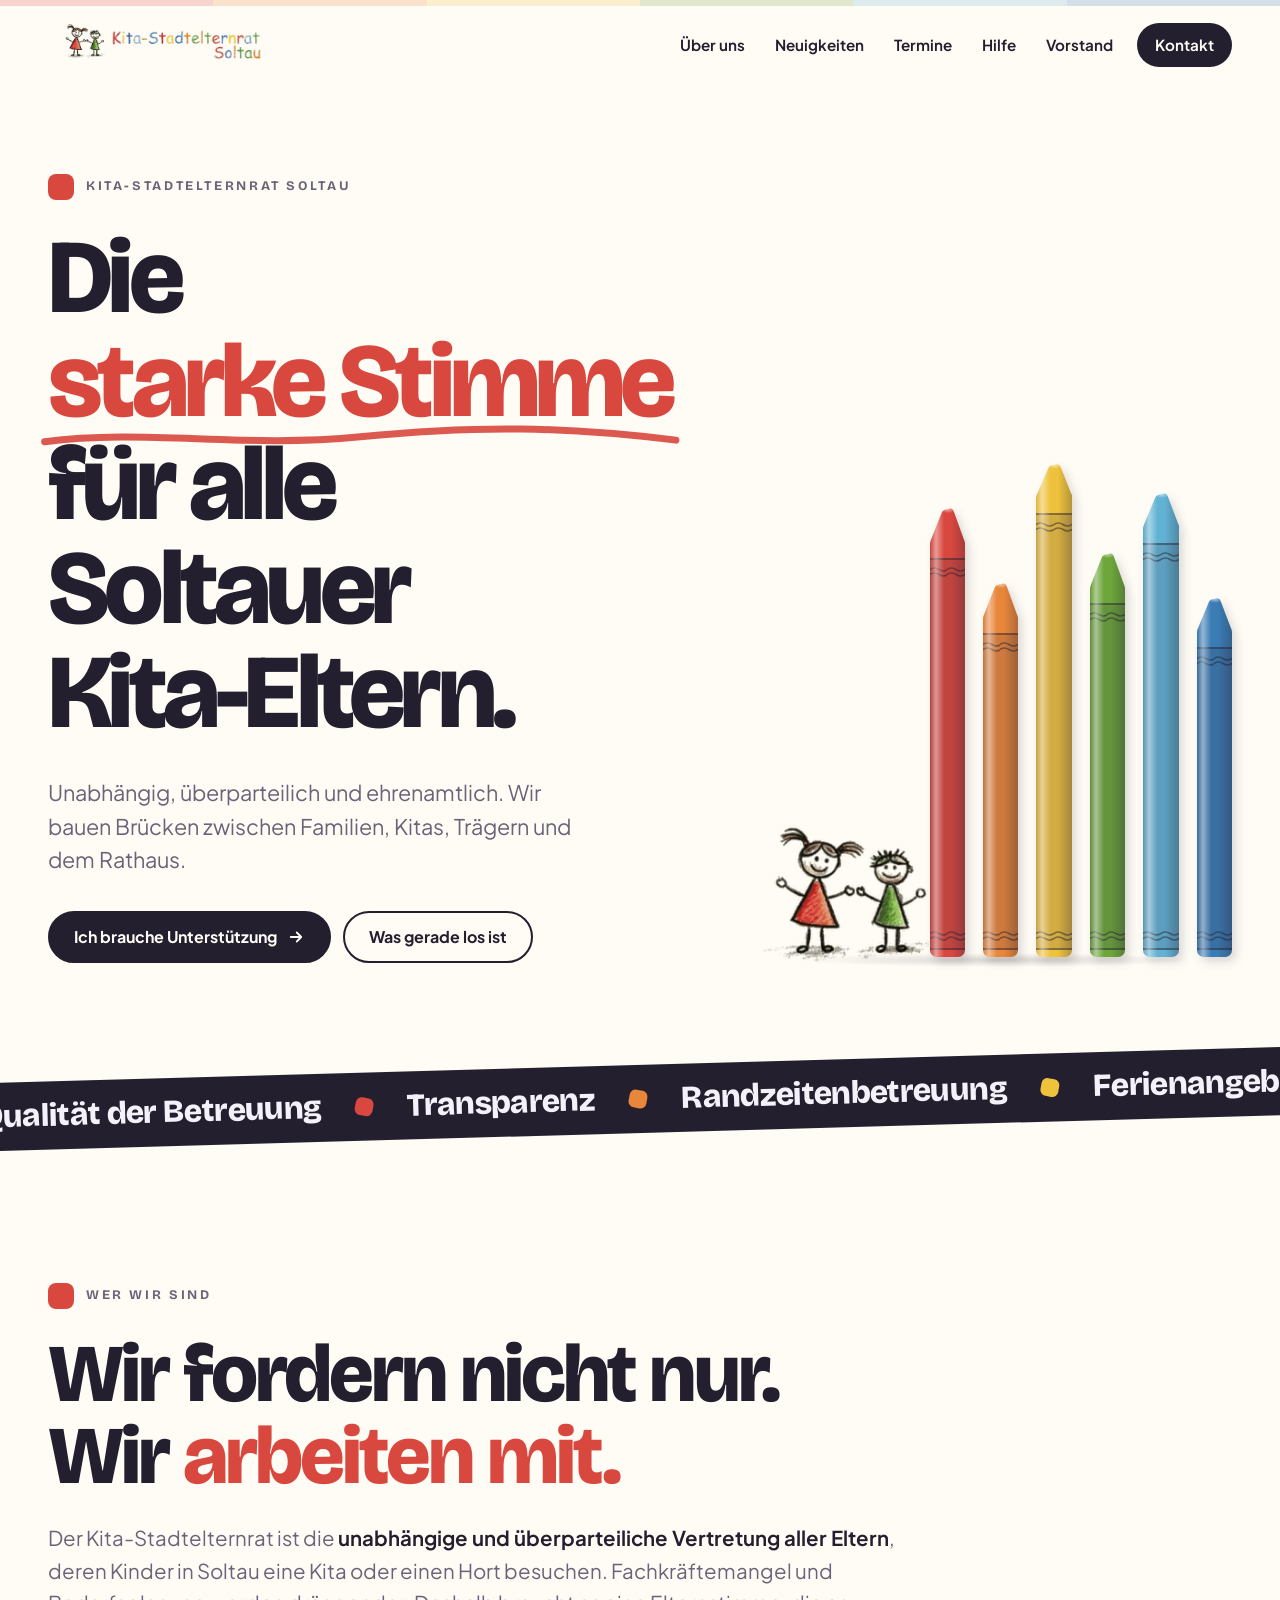
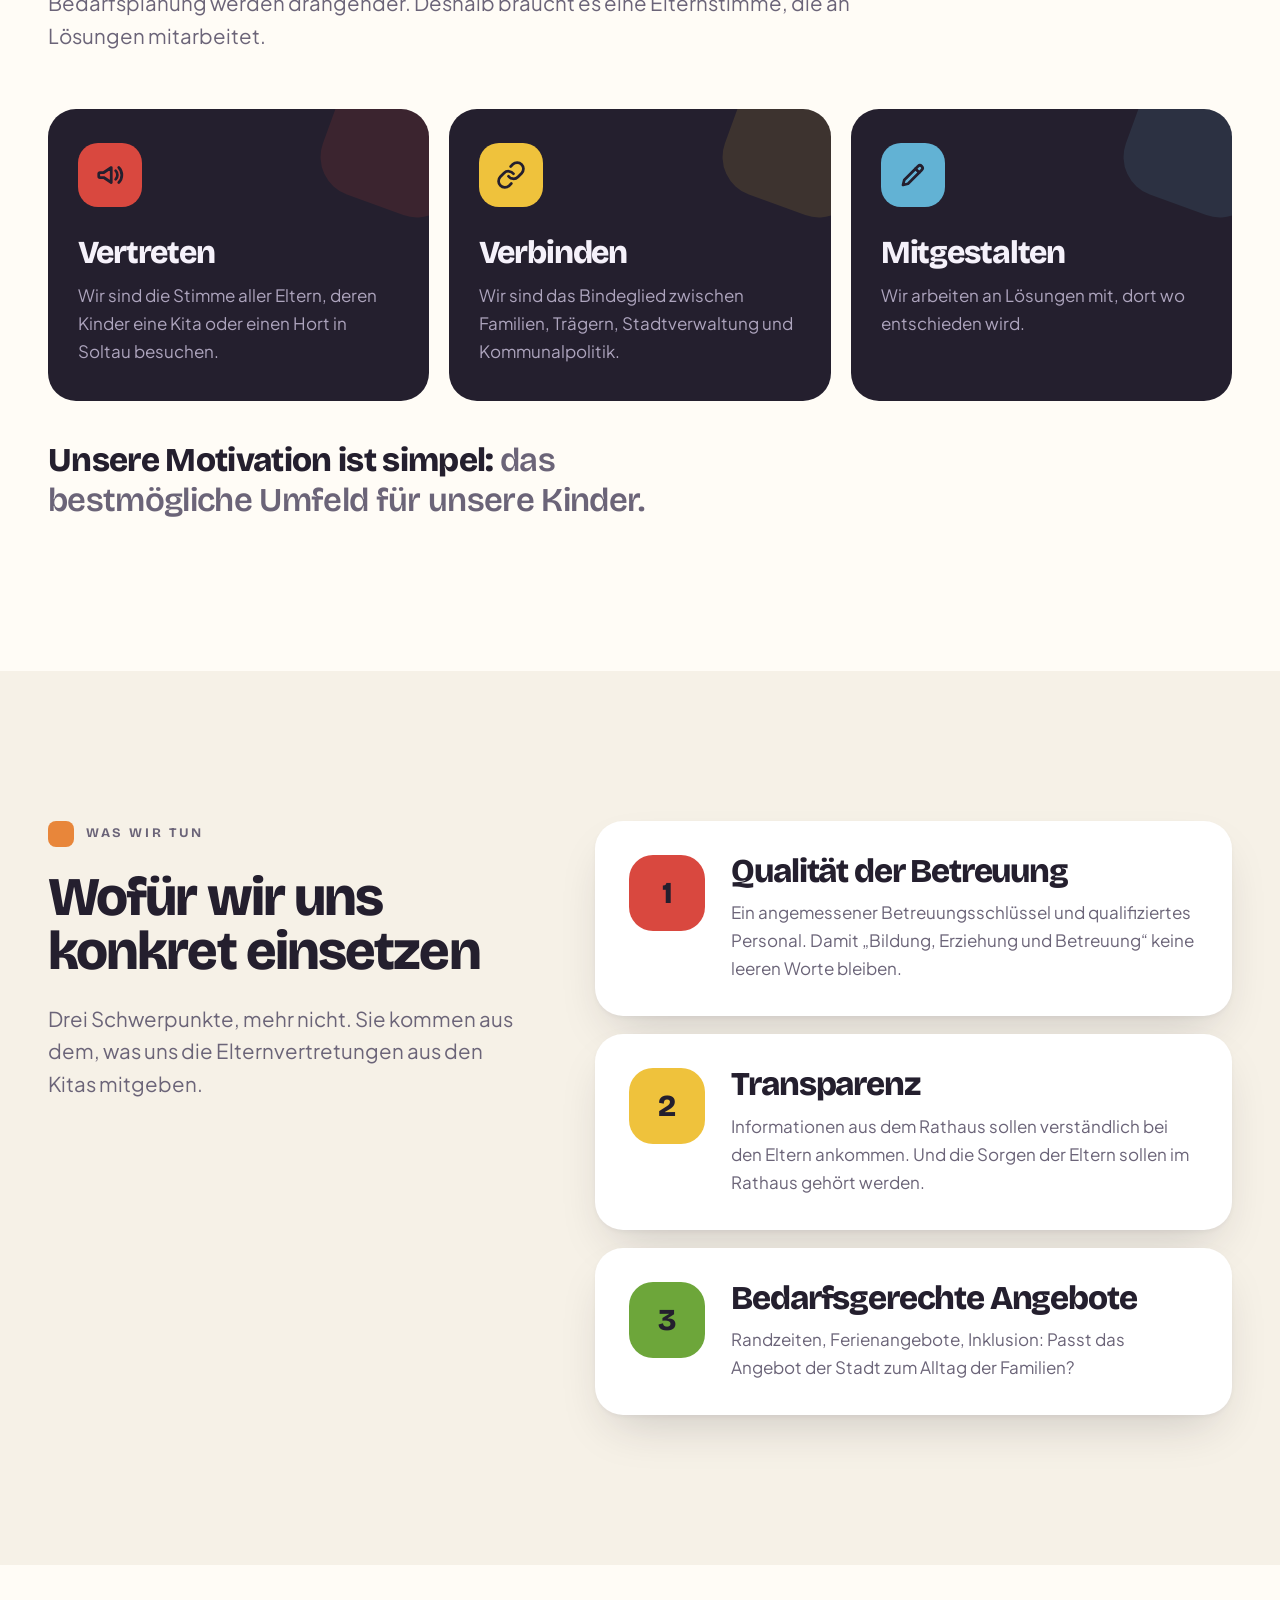
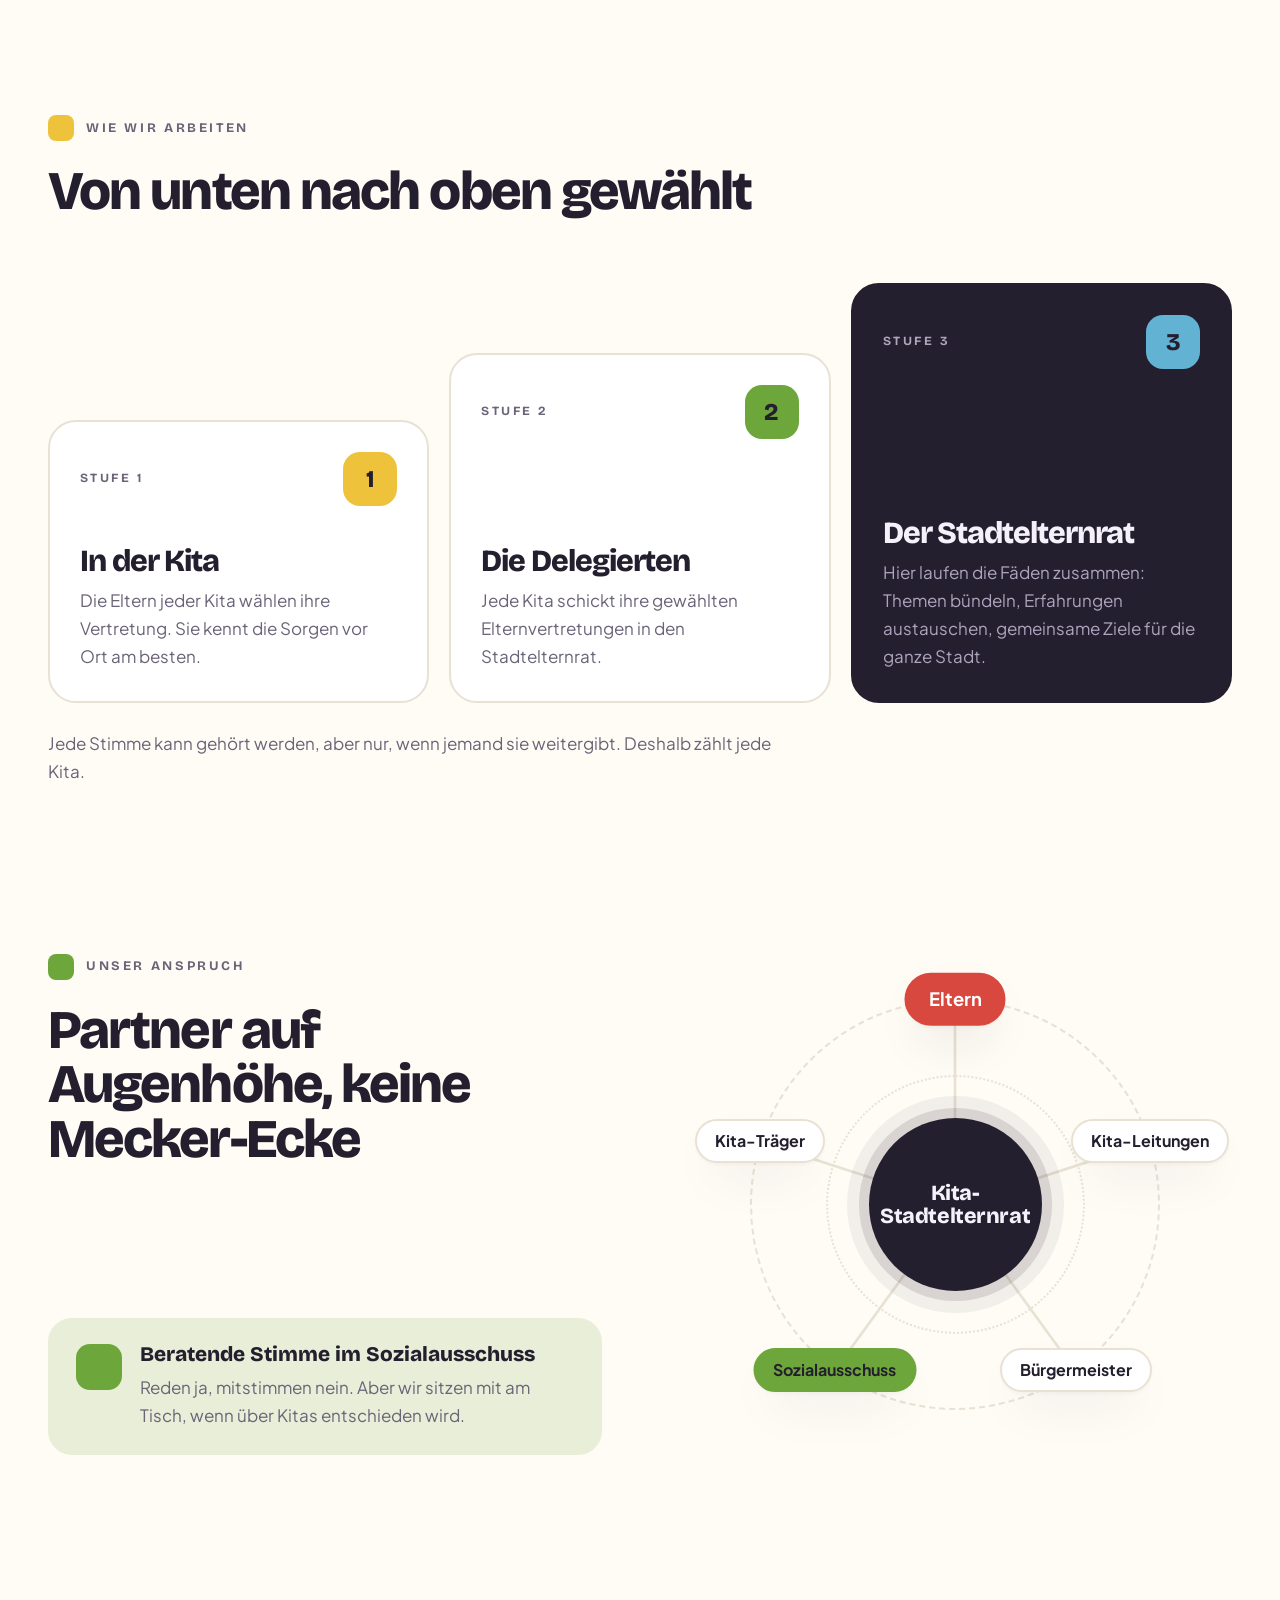
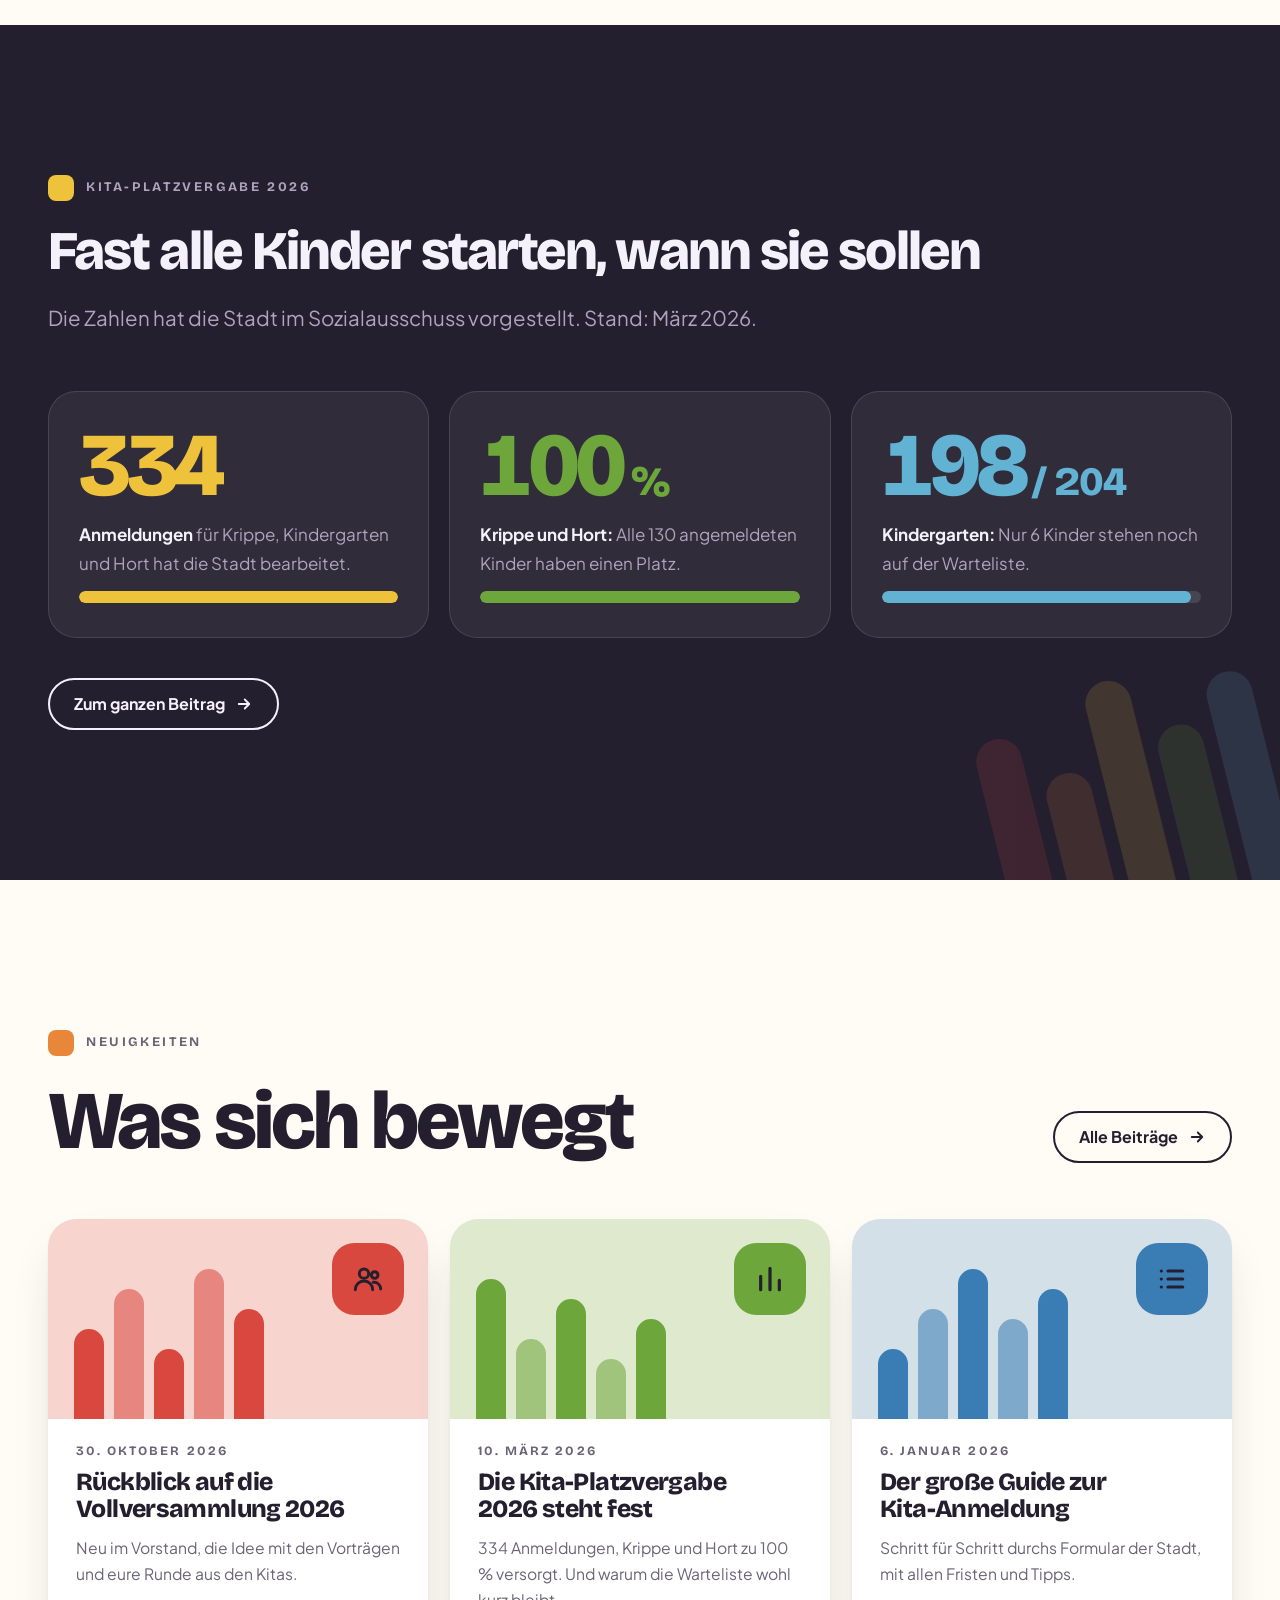
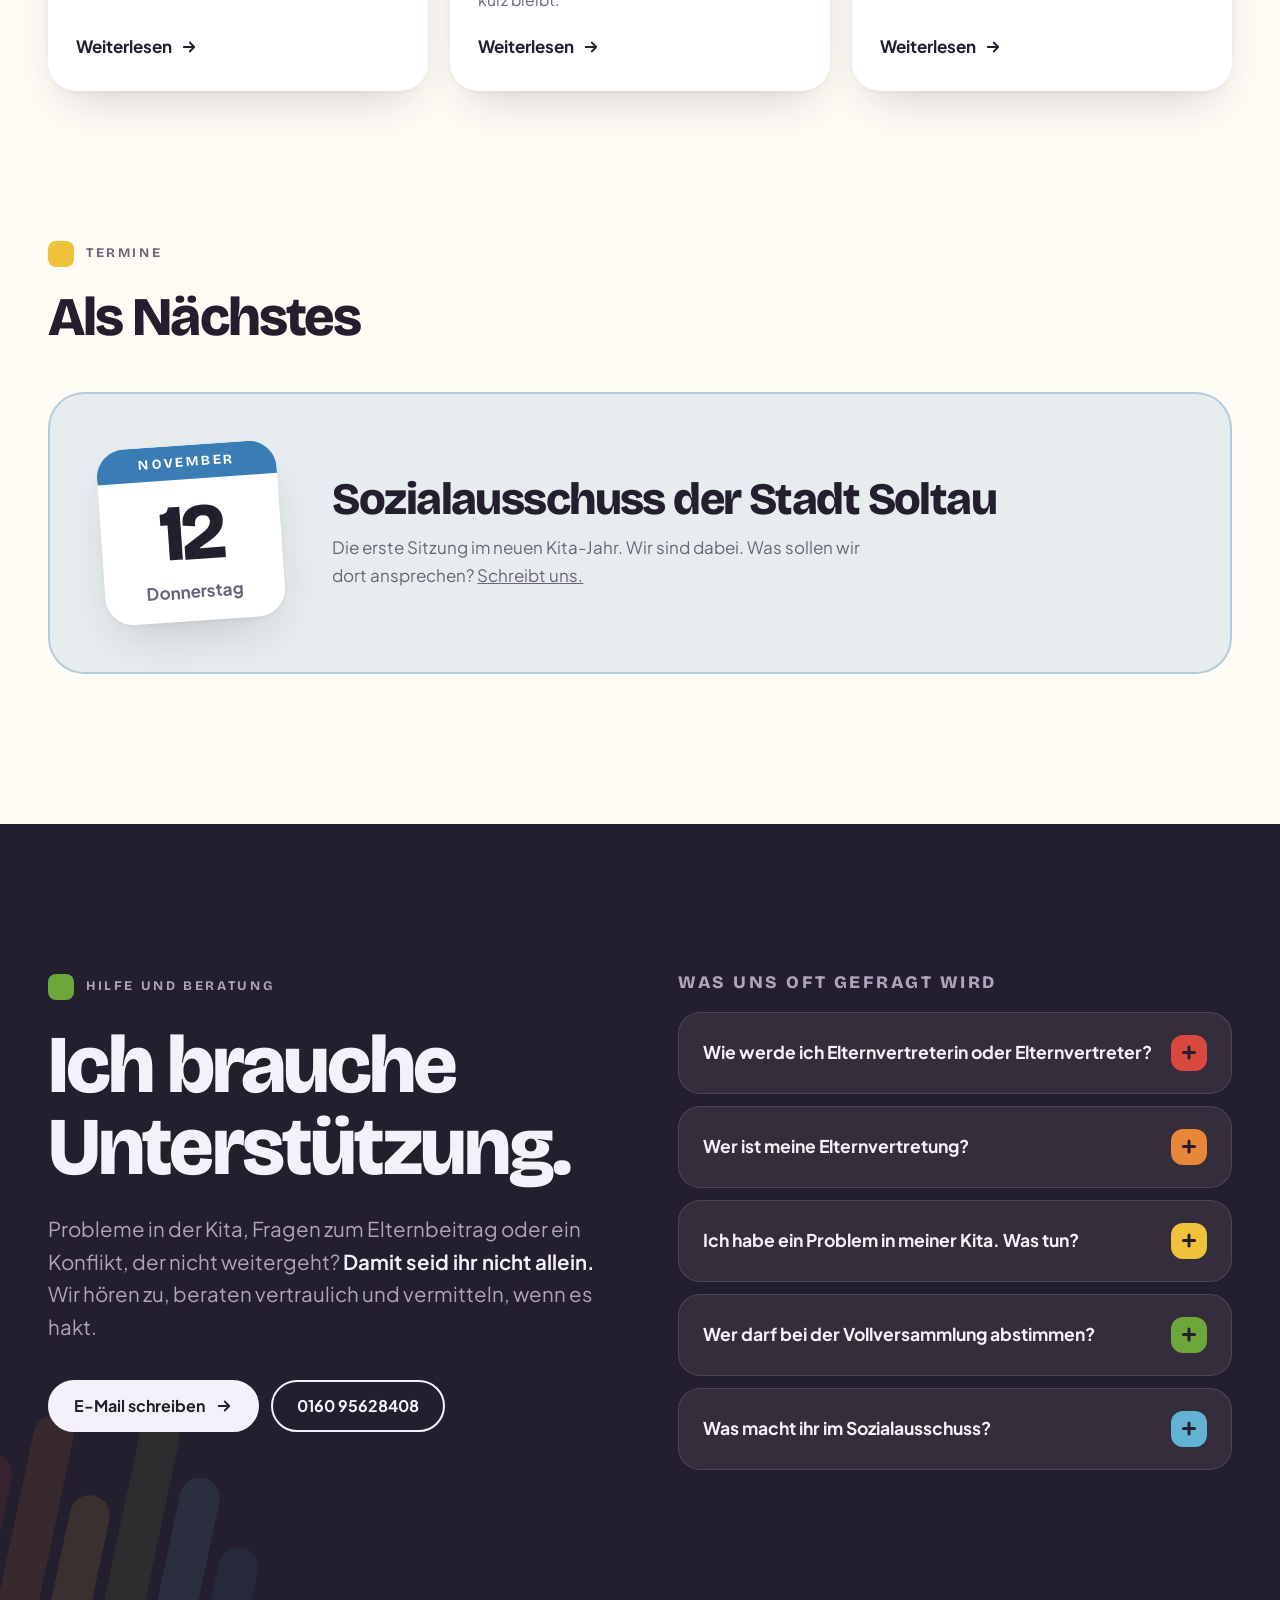
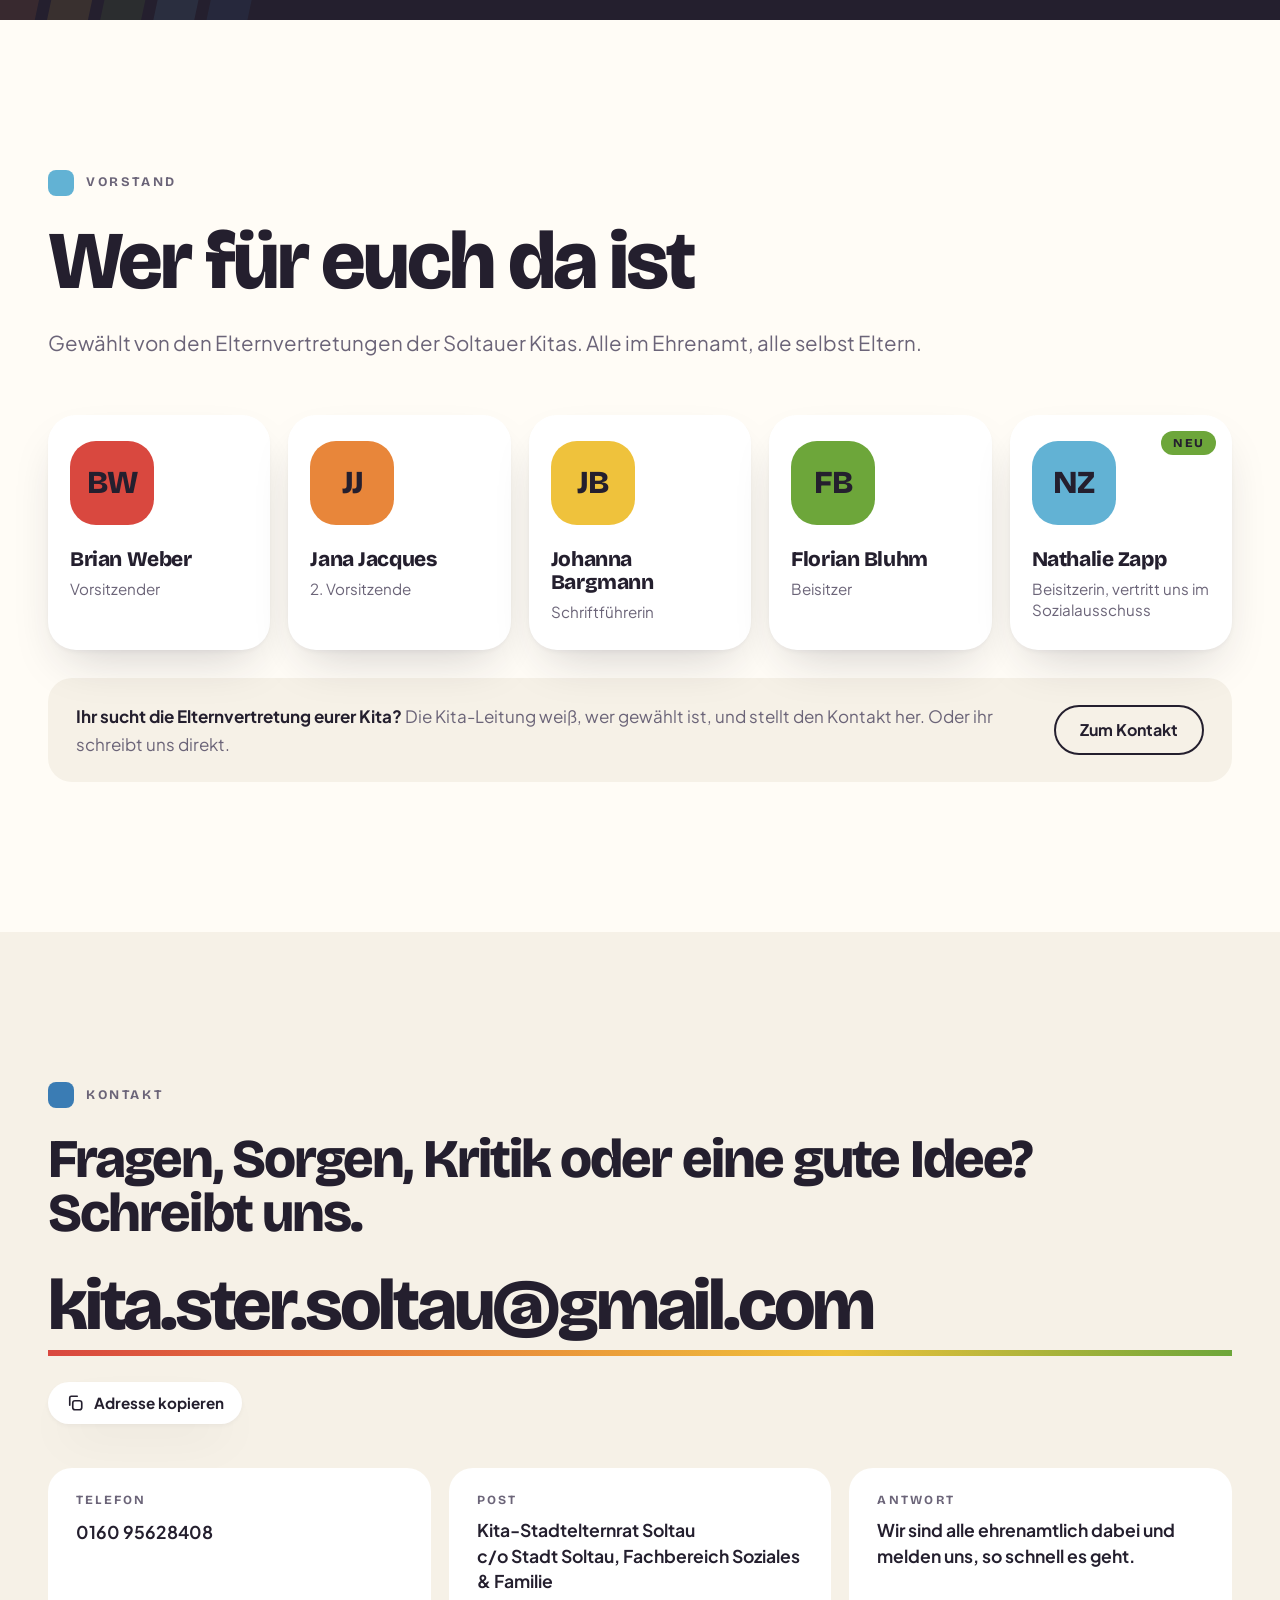
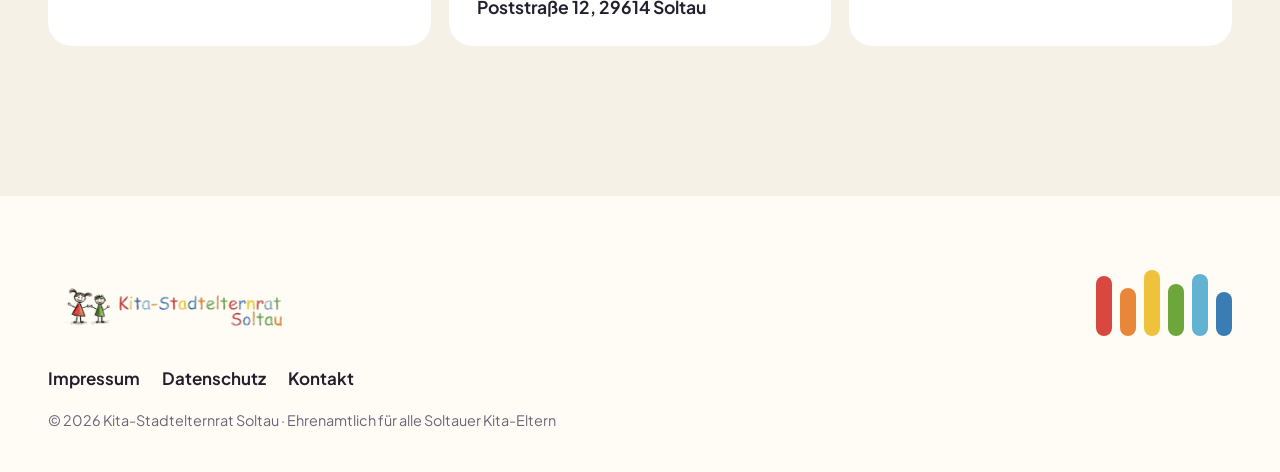
==== index.html @ 205c362f "Neue Webseite des Kita-Stadtelternrats Soltau Co-Authored-By: Claude Opus 5.5 <noreply@anthropic.com" ====
<!doctype html>
<html lang="de">
<head>
<meta charset="utf-8">
<meta name="viewport" content="width=device-width, initial-scale=1, viewport-fit=cover">
<title>Kita-Stadtelternrat Soltau</title>
<meta name="description" content="Die starke Stimme für alle Soltauer Kita-Eltern. Unabhängig, überparteilich, ehrenamtlich. Beratung, Neuigkeiten und Termine.">
<meta name="color-scheme" content="only light">
<meta name="theme-color" content="#FFFCF6">
<meta property="og:title" content="Kita-Stadtelternrat Soltau">
<meta property="og:description" content="Die starke Stimme für alle Soltauer Kita-Eltern.">
<meta property="og:image" content="bilder/symbol.png">
<link rel="icon" href="bilder/favicon.png">
<link rel="apple-touch-icon" href="bilder/symbol.png">
<link rel="preload" href="schriften/bricolage-grotesque.woff2" as="font" type="font/woff2" crossorigin>
<link rel="stylesheet" href="css/stil.css">
<script>document.documentElement.classList.add('js')</script>
<script src="js/bewegung.js" defer></script>
</head>
<body>
<a class="springen" href="#inhalt">Zum Inhalt springen</a>

<header class="kopf">
  <div class="bogen"></div>
  <div class="bogen fortschritt"></div>
  <div class="huelle kopf-innen">
    <a class="marke" href="./" aria-label="Kita-Stadtelternrat Soltau, zur Startseite">
      <img src="bilder/logo.png" alt="Kita-Stadtelternrat Soltau" width="1024" height="200">
    </a>
    <button class="menue-knopf" aria-expanded="false" aria-controls="navi" aria-label="Menü öffnen"><span></span><span></span><span></span></button>
    <nav class="navi" id="navi" aria-label="Hauptmenü">
      <a href="#ueber-uns" style="--c: var(--rot)">Über uns</a>
      <a href="#neuigkeiten" style="--c: var(--orange)">Neuigkeiten</a>
      <a href="#termine" style="--c: var(--gelb)">Termine</a>
      <a href="#hilfe" style="--c: var(--gruen)">Hilfe</a>
      <a href="#vorstand" style="--c: var(--hellblau)">Vorstand</a>
      <a class="knopf-klein" href="#kontakt" style="--c: var(--blau)">Kontakt</a>
    </nav>
  </div>
</header>

<main id="inhalt">

  <!-- ── Startbild ─────────────────────────────────────────── -->
  <section class="held">
    <div class="huelle held-raster">
      <div class="held-text">
        <p class="dachzeile einblenden" style="--d: .05s"><i style="--c: var(--rot)"></i>Kita-Stadtelternrat Soltau</p>
        <h1 class="held-titel">
          <span class="wort"><span style="--i: 0">Die</span></span>
          <span class="stimme"><span class="wort"><span style="--i: 1">starke</span></span> <span class="wort"><span style="--i: 2">Stimme</span></span><svg class="kritzel" viewBox="0 0 300 20" preserveAspectRatio="none" aria-hidden="true"><path vector-effect="non-scaling-stroke" d="M4 13 C 50 5, 95 17, 150 10 S 245 4, 296 12"/></svg></span>
          <span class="wort"><span style="--i: 3">für</span></span>
          <span class="wort"><span style="--i: 4">alle</span></span>
          <span class="wort"><span style="--i: 5">Soltauer</span></span>
          <span class="wort"><span style="--i: 6">Kita-Eltern.</span></span>
        </h1>
        <p class="held-unter einblenden" style="--d: .75s">Unabhängig, überparteilich und ehrenamtlich. Wir bauen Brücken zwischen Familien, Kitas, Trägern und dem Rathaus.</p>
        <div class="knoepfe einblenden" style="--d: .9s">
          <a class="knopf knopf-voll" href="#hilfe">Ich brauche Unterstützung
            <svg viewBox="0 0 24 24" fill="none" stroke="currentColor" stroke-width="2.4" stroke-linecap="round" stroke-linejoin="round" aria-hidden="true"><path d="M5 12h14M13 6l6 6-6 6"/></svg></a>
          <a class="knopf" href="#neuigkeiten">Was gerade los ist</a>
        </div>
      </div>
      <div class="held-bild" aria-hidden="true">
        <div class="held-schatten"></div>
        <div class="stifte">
          <i class="stift" style="--c: var(--rot); --h: 300; --i: 0"></i>
          <i class="stift" style="--c: var(--orange); --h: 250; --i: 1"></i>
          <i class="stift" style="--c: var(--gelb); --h: 330; --i: 2"></i>
          <i class="stift" style="--c: var(--gruen); --h: 270; --i: 3"></i>
          <i class="stift" style="--c: var(--hellblau); --h: 310; --i: 4"></i>
          <i class="stift" style="--c: var(--blau); --h: 240; --i: 5"></i>
        </div>
        <img class="kinder" src="bilder/kinder.png" alt="" width="184" height="152">
      </div>
    </div>
  </section>

  <div class="laufband" aria-hidden="true">
    <div class="laufband-spur">
      <span>Qualität der Betreuung</span><b style="--c: var(--rot)"></b>
      <span>Transparenz</span><b style="--c: var(--orange)"></b>
      <span>Randzeitenbetreuung</span><b style="--c: var(--gelb)"></b>
      <span>Ferienangebote</span><b style="--c: var(--gruen)"></b>
      <span>Inklusion</span><b style="--c: var(--hellblau)"></b>
      <span>Kita-Platzvergabe</span><b style="--c: var(--blau)"></b>
      <span>Elternbeiträge</span><b style="--c: var(--rot)"></b>
      <span>Sozialausschuss</span><b style="--c: var(--orange)"></b>
      <span>Qualität der Betreuung</span><b style="--c: var(--rot)"></b>
      <span>Transparenz</span><b style="--c: var(--orange)"></b>
      <span>Randzeitenbetreuung</span><b style="--c: var(--gelb)"></b>
      <span>Ferienangebote</span><b style="--c: var(--gruen)"></b>
      <span>Inklusion</span><b style="--c: var(--hellblau)"></b>
      <span>Kita-Platzvergabe</span><b style="--c: var(--blau)"></b>
      <span>Elternbeiträge</span><b style="--c: var(--rot)"></b>
      <span>Sozialausschuss</span><b style="--c: var(--orange)"></b>
    </div>
  </div>

  <!-- ── Wer wir sind ──────────────────────────────────────── -->
  <section class="bereich" id="ueber-uns">
    <div class="huelle">
      <p class="dachzeile zeigen"><i style="--c: var(--rot)"></i>Wer wir sind</p>
      <h2 class="titel-gross zeigen">Wir fordern nicht nur.<br>Wir <span class="farbe-rot">arbeiten mit.</span></h2>
      <p class="einleitung zeigen">Der Kita-Stadtelternrat ist die <b>unabhängige und überparteiliche Vertretung aller Eltern</b>, deren Kinder in Soltau eine Kita oder einen Hort besuchen. Fachkräftemangel und Bedarfsplanung werden drängender. Deshalb braucht es eine Elternstimme, die an Lösungen mitarbeitet.</p>

      <div class="drei">
        <article class="drei-karte zeigen" style="--c: var(--rot); --n: 0">
          <div class="symbol"><svg viewBox="0 0 24 24" fill="none" stroke="currentColor" stroke-width="2.2" stroke-linecap="round" stroke-linejoin="round" aria-hidden="true"><path d="M3 11v2a1 1 0 0 0 1 1h3l6 4V6L7 10H4a1 1 0 0 0-1 1z"/><path d="M16.5 8.5a5 5 0 0 1 0 7M19 6a8.5 8.5 0 0 1 0 12"/></svg></div>
          <h3>Vertreten</h3>
          <p>Wir sind die Stimme aller Eltern, deren Kinder eine Kita oder einen Hort in Soltau besuchen.</p>
        </article>
        <article class="drei-karte zeigen" style="--c: var(--gelb); --n: 1">
          <div class="symbol"><svg viewBox="0 0 24 24" fill="none" stroke="currentColor" stroke-width="2.2" stroke-linecap="round" stroke-linejoin="round" aria-hidden="true"><path d="M10 13a5 5 0 0 0 7.54.54l3-3a5 5 0 0 0-7.07-7.07l-1.72 1.71"/><path d="M14 11a5 5 0 0 0-7.54-.54l-3 3a5 5 0 0 0 7.07 7.07l1.71-1.71"/></svg></div>
          <h3>Verbinden</h3>
          <p>Wir sind das Bindeglied zwischen Familien, Trägern, Stadtverwaltung und Kommunalpolitik.</p>
        </article>
        <article class="drei-karte zeigen" style="--c: var(--hellblau); --n: 2">
          <div class="symbol"><svg viewBox="0 0 24 24" fill="none" stroke="currentColor" stroke-width="2.2" stroke-linecap="round" stroke-linejoin="round" aria-hidden="true"><path d="M4 20l4-1 11-11a2.1 2.1 0 0 0-3-3L5 16l-1 4z"/><path d="M14 7l3 3"/></svg></div>
          <h3>Mitgestalten</h3>
          <p>Wir arbeiten an Lösungen mit, dort wo entschieden wird.</p>
        </article>
      </div>
      <p class="motivation zeigen">Unsere Motivation ist simpel: <span>das bestmögliche Umfeld für unsere Kinder.</span></p>
    </div>
  </section>

  <!-- ── Wofür wir uns einsetzen ───────────────────────────── -->
  <section class="bereich einsatz">
    <div class="huelle einsatz-raster">
      <div class="kleben">
        <p class="dachzeile zeigen"><i style="--c: var(--orange)"></i>Was wir tun</p>
        <h2 class="titel-mittel zeigen">Wofür wir uns konkret einsetzen</h2>
        <p class="einleitung zeigen">Drei Schwerpunkte, mehr nicht. Sie kommen aus dem, was uns die Elternvertretungen aus den Kitas mitgeben.</p>
      </div>
      <div class="themen-liste">
        <article class="thema" style="--c: var(--rot)">
          <div class="thema-nr">1</div>
          <div>
            <h3>Qualität der Betreuung</h3>
            <p>Ein angemessener Betreuungsschlüssel und qualifiziertes Personal. Damit „Bildung, Erziehung und Betreuung“ keine leeren Worte bleiben.</p>
          </div>
        </article>
        <article class="thema" style="--c: var(--gelb)">
          <div class="thema-nr">2</div>
          <div>
            <h3>Transparenz</h3>
            <p>Informationen aus dem Rathaus sollen verständlich bei den Eltern ankommen. Und die Sorgen der Eltern sollen im Rathaus gehört werden.</p>
          </div>
        </article>
        <article class="thema" style="--c: var(--gruen)">
          <div class="thema-nr">3</div>
          <div>
            <h3>Bedarfsgerechte Angebote</h3>
            <p>Randzeiten, Ferienangebote, Inklusion: Passt das Angebot der Stadt zum Alltag der Familien?</p>
          </div>
        </article>
      </div>
    </div>
  </section>

  <!-- ── Wie wir aufgebaut sind ────────────────────────────── -->
  <section class="bereich">
    <div class="huelle">
      <p class="dachzeile zeigen"><i style="--c: var(--gelb)"></i>Wie wir arbeiten</p>
      <h2 class="titel-mittel zeigen">Von unten nach oben gewählt</h2>
      <div class="treppe">
        <article class="stufe" style="--c: var(--gelb); --n: 0">
          <div class="stufe-kopf"><small>STUFE 1</small><b>1</b></div>
          <h3>In der Kita</h3>
          <p>Die Eltern jeder Kita wählen ihre Vertretung. Sie kennt die Sorgen vor Ort am besten.</p>
        </article>
        <article class="stufe" style="--c: var(--gruen); --n: 1">
          <div class="stufe-kopf"><small>STUFE 2</small><b>2</b></div>
          <h3>Die Delegierten</h3>
          <p>Jede Kita schickt ihre gewählten Elternvertretungen in den Stadtelternrat.</p>
        </article>
        <article class="stufe" style="--c: var(--hellblau); --n: 2">
          <div class="stufe-kopf"><small>STUFE 3</small><b>3</b></div>
          <h3>Der Stadtelternrat</h3>
          <p>Hier laufen die Fäden zusammen: Themen bündeln, Erfahrungen austauschen, gemeinsame Ziele für die ganze Stadt.</p>
        </article>
      </div>
      <p class="treppe-pfeil zeigen">Jede Stimme kann gehört werden, aber nur, wenn jemand sie weitergibt. Deshalb zählt jede Kita.</p>
    </div>
  </section>

  <!-- ── Partner ───────────────────────────────────────────── -->
  <section class="bereich" style="padding-top: 0">
    <div class="huelle partner-raster">
      <div>
        <p class="dachzeile zeigen"><i style="--c: var(--gruen)"></i>Unser Anspruch</p>
        <h2 class="titel-mittel zeigen">Partner auf Augenhöhe, keine Mecker-Ecke</h2>
        <p class="einleitung zeigen">Wir sind regelmäßig im Austausch mit dem Bürgermeister, dem Fachbereich Soziales und den Fraktionen im Rat. <b>Am meisten aber mit euch Eltern.</b></p>
        <div class="stimme-box zeigen">
          <i aria-hidden="true"></i>
          <div>
            <b>Beratende Stimme im Sozialausschuss</b>
            <p>Reden ja, mitstimmen nein. Aber wir sitzen mit am Tisch, wenn über Kitas entschieden wird.</p>
          </div>
        </div>
      </div>
      <div class="bahn" role="img" aria-label="Der Kita-Stadtelternrat in der Mitte, rundherum Eltern, Kita-Leitungen, Bürgermeister, Sozialausschuss und Kita-Träger">
        <div class="bahn-ring"></div>
        <div class="bahn-ring zwei"></div>
        <div class="bahn-dreher">
          <svg class="bahn-linien" viewBox="0 0 100 100" aria-hidden="true">
            <line x1="50" y1="50" x2="50" y2="12" pathLength="100"/>
            <line x1="50" y1="50" x2="86.1" y2="38.3" pathLength="100"/>
            <line x1="50" y1="50" x2="72.3" y2="80.7" pathLength="100"/>
            <line x1="50" y1="50" x2="27.7" y2="80.7" pathLength="100"/>
            <line x1="50" y1="50" x2="13.9" y2="38.3" pathLength="100"/>
          </svg>
          <div class="bahn-chip gross" style="--x: 50%; --y: 12%; --n: 0"><span>Eltern</span></div>
          <div class="bahn-chip" style="--x: 86.1%; --y: 38.3%; --n: 1"><span>Kita-Leitungen</span></div>
          <div class="bahn-chip" style="--x: 72.3%; --y: 80.7%; --n: 2"><span>Bürgermeister</span></div>
          <div class="bahn-chip hervor" style="--x: 27.7%; --y: 80.7%; --n: 3"><span>Sozialausschuss</span></div>
          <div class="bahn-chip" style="--x: 13.9%; --y: 38.3%; --n: 4"><span>Kita-Träger</span></div>
        </div>
        <div class="bahn-mitte">Kita-<br>Stadt­eltern­rat</div>
      </div>
    </div>
  </section>

  <!-- ── Zahlen ────────────────────────────────────────────── -->
  <section class="bereich zahlen">
    <div class="zahlen-deko" aria-hidden="true">
      <i style="--c: var(--rot); height: 260px"></i><i style="--c: var(--orange); height: 210px"></i><i style="--c: var(--gelb); height: 290px"></i>
      <i style="--c: var(--gruen); height: 230px"></i><i style="--c: var(--hellblau); height: 270px"></i><i style="--c: var(--blau); height: 200px"></i>
    </div>
    <div class="huelle">
      <p class="dachzeile zeigen"><i style="--c: var(--gelb)"></i>Kita-Platzvergabe 2026</p>
      <h2 class="titel-mittel zeigen">Fast alle Kinder starten, wann sie sollen</h2>
      <p class="einleitung zeigen">Die Zahlen hat die Stadt im Sozialausschuss vorgestellt. Stand: März 2026.</p>
      <div class="zahlen-raster">
        <div class="zahl zeigen" style="--c: var(--gelb); --n: 0">
          <div class="zahl-wert" data-zaehlen="334">334</div>
          <p><b>Anmeldungen</b> für Krippe, Kindergarten und Hort hat die Stadt bearbeitet.</p>
          <div class="balken" style="--c: var(--gelb)"><i style="--w: 100%"></i></div>
        </div>
        <div class="zahl zeigen" style="--c: var(--gruen); --n: 1">
          <div class="zahl-wert"><span data-zaehlen="100">100</span><small> %</small></div>
          <p><b>Krippe und Hort:</b> Alle 130 angemeldeten Kinder haben einen Platz.</p>
          <div class="balken" style="--c: var(--gruen)"><i style="--w: 100%"></i></div>
        </div>
        <div class="zahl zeigen" style="--c: var(--hellblau); --n: 2">
          <div class="zahl-wert"><span data-zaehlen="198">198</span><small> / 204</small></div>
          <p><b>Kindergarten:</b> Nur 6 Kinder stehen noch auf der Warteliste.</p>
          <div class="balken" style="--c: var(--hellblau)"><i style="--w: 97%"></i></div>
        </div>
      </div>
      <div class="knoepfe zeigen">
        <a class="knopf knopf-hell" href="neuigkeiten/kita-platzvergabe-2026.html">Zum ganzen Beitrag
          <svg viewBox="0 0 24 24" fill="none" stroke="currentColor" stroke-width="2.4" stroke-linecap="round" stroke-linejoin="round" aria-hidden="true"><path d="M5 12h14M13 6l6 6-6 6"/></svg></a>
      </div>
    </div>
  </section>

  <!-- ── Neuigkeiten ───────────────────────────────────────── -->
  <section class="bereich" id="neuigkeiten">
    <div class="huelle">
      <div class="kopf-zeile">
        <div>
          <p class="dachzeile zeigen"><i style="--c: var(--orange)"></i>Neuigkeiten</p>
          <h2 class="titel-gross zeigen">Was sich bewegt</h2>
        </div>
        <a class="knopf zeigen" href="neuigkeiten/" style="--c: var(--orange)">Alle Beiträge
          <svg viewBox="0 0 24 24" fill="none" stroke="currentColor" stroke-width="2.4" stroke-linecap="round" stroke-linejoin="round" aria-hidden="true"><path d="M5 12h14M13 6l6 6-6 6"/></svg></a>
      </div>
      <div class="beitraege">
        <a class="beitrag zeigen" href="neuigkeiten/vollversammlung-2026.html" style="--c: var(--rot); --n: 0">
          <div class="beitrag-bild" aria-hidden="true">
            <i style="--h: 90px; --i: 0"></i><i style="--h: 130px; --i: 1"></i><i style="--h: 70px; --i: 2"></i><i style="--h: 150px; --i: 3"></i><i style="--h: 110px; --i: 4"></i>
            <div class="beitrag-kachel" style="view-transition-name: kachel-vollversammlung"><svg viewBox="0 0 24 24" fill="none" stroke="currentColor" stroke-width="2.2" stroke-linecap="round" stroke-linejoin="round"><circle cx="9" cy="8" r="3.5"/><path d="M2.5 20a6.5 6.5 0 0 1 13 0"/><circle cx="17" cy="9" r="2.5"/><path d="M16 14.5a5 5 0 0 1 5.5 5"/></svg></div>
          </div>
          <div class="beitrag-text">
            <time datetime="2026-10-30">30. Oktober 2026</time>
            <h3>Rückblick auf die Vollversammlung 2026</h3>
            <p>Neu im Vorstand, die Idee mit den Vorträgen und eure Runde aus den Kitas.</p>
            <span class="weiter">Weiterlesen <svg viewBox="0 0 24 24" fill="none" stroke="currentColor" stroke-width="2.4" stroke-linecap="round" stroke-linejoin="round" aria-hidden="true"><path d="M5 12h14M13 6l6 6-6 6"/></svg></span>
          </div>
        </a>
        <a class="beitrag zeigen" href="neuigkeiten/kita-platzvergabe-2026.html" style="--c: var(--gruen); --n: 1">
          <div class="beitrag-bild" aria-hidden="true">
            <i style="--h: 140px; --i: 0"></i><i style="--h: 80px; --i: 1"></i><i style="--h: 120px; --i: 2"></i><i style="--h: 60px; --i: 3"></i><i style="--h: 100px; --i: 4"></i>
            <div class="beitrag-kachel" style="view-transition-name: kachel-platzvergabe"><svg viewBox="0 0 24 24" fill="none" stroke="currentColor" stroke-width="2.4" stroke-linecap="round" stroke-linejoin="round"><path d="M5 20V10M12 20V4M19 20v-7"/></svg></div>
          </div>
          <div class="beitrag-text">
            <time datetime="2026-03-10">10. März 2026</time>
            <h3>Die Kita-Platzvergabe 2026 steht fest</h3>
            <p>334 Anmeldungen, Krippe und Hort zu 100 % versorgt. Und warum die Warteliste wohl kurz bleibt.</p>
            <span class="weiter">Weiterlesen <svg viewBox="0 0 24 24" fill="none" stroke="currentColor" stroke-width="2.4" stroke-linecap="round" stroke-linejoin="round" aria-hidden="true"><path d="M5 12h14M13 6l6 6-6 6"/></svg></span>
          </div>
        </a>
        <a class="beitrag zeigen" href="neuigkeiten/kita-anmeldung-2026.html" style="--c: var(--blau); --n: 2">
          <div class="beitrag-bild" aria-hidden="true">
            <i style="--h: 70px; --i: 0"></i><i style="--h: 110px; --i: 1"></i><i style="--h: 150px; --i: 2"></i><i style="--h: 100px; --i: 3"></i><i style="--h: 130px; --i: 4"></i>
            <div class="beitrag-kachel" style="view-transition-name: kachel-anmeldung"><svg viewBox="0 0 24 24" fill="none" stroke="currentColor" stroke-width="2.4" stroke-linecap="round" stroke-linejoin="round"><path d="M9 6h11M9 12h11M9 18h11"/><path d="M4 6h.01M4 12h.01M4 18h.01"/></svg></div>
          </div>
          <div class="beitrag-text">
            <time datetime="2026-01-06">6. Januar 2026</time>
            <h3>Der große Guide zur Kita-Anmeldung</h3>
            <p>Schritt für Schritt durchs Formular der Stadt, mit allen Fristen und Tipps.</p>
            <span class="weiter">Weiterlesen <svg viewBox="0 0 24 24" fill="none" stroke="currentColor" stroke-width="2.4" stroke-linecap="round" stroke-linejoin="round" aria-hidden="true"><path d="M5 12h14M13 6l6 6-6 6"/></svg></span>
          </div>
        </a>
      </div>
    </div>
  </section>

  <!-- ── Termine ───────────────────────────────────────────── -->
  <section class="bereich" id="termine" style="padding-top: 0">
    <div class="huelle">
      <p class="dachzeile zeigen"><i style="--c: var(--gelb)"></i>Termine</p>
      <h2 class="titel-mittel zeigen">Als Nächstes</h2>
      <article class="termin zeigen">
        <div class="kalender" aria-hidden="true"><small>November</small><b>12</b><span>Donnerstag</span></div>
        <div>
          <h3>Sozialausschuss der Stadt Soltau</h3>
          <p>Die erste Sitzung im neuen Kita-Jahr. Wir sind dabei. Was sollen wir dort ansprechen? <a href="#kontakt">Schreibt uns.</a></p>
        </div>
        <div class="countdown" data-termin="2026-11-12"><b>&nbsp;</b><span></span></div>
      </article>
    </div>
  </section>

  <!-- ── Hilfe ─────────────────────────────────────────────── -->
  <section class="bereich hilfe" id="hilfe">
    <div class="hilfe-deko" aria-hidden="true">
      <i style="--c: var(--rot); height: 200px"></i><i style="--c: var(--orange); height: 250px"></i><i style="--c: var(--gelb); height: 180px"></i>
      <i style="--c: var(--gruen); height: 270px"></i><i style="--c: var(--hellblau); height: 220px"></i><i style="--c: var(--blau); height: 160px"></i>
    </div>
    <div class="huelle hilfe-raster">
      <div>
        <p class="dachzeile zeigen"><i style="--c: var(--gruen)"></i>Hilfe und Beratung</p>
        <h2 class="titel-gross zeigen">Ich brauche Unter&shy;stützung.</h2>
        <p class="einleitung zeigen">Probleme in der Kita, Fragen zum Elternbeitrag oder ein Konflikt, der nicht weitergeht? <b>Damit seid ihr nicht allein.</b> Wir hören zu, beraten vertraulich und vermitteln, wenn es hakt.</p>
        <div class="knoepfe zeigen">
          <a class="knopf knopf-hell knopf-voll" href="mailto:kita.ster.soltau@gmail.com">E-Mail schreiben
            <svg viewBox="0 0 24 24" fill="none" stroke="currentColor" stroke-width="2.4" stroke-linecap="round" stroke-linejoin="round" aria-hidden="true"><path d="M5 12h14M13 6l6 6-6 6"/></svg></a>
          <a class="knopf knopf-hell" href="tel:+4916095628408">0160 95628408</a>
        </div>
      </div>
      <div class="fragen">
        <h3 class="zeigen">Was uns oft gefragt wird</h3>
        <details class="frage zeigen" style="--c: var(--rot); --n: 0">
          <summary>Wie werde ich Elternvertreterin oder Elternvertreter? <i aria-hidden="true"></i></summary>
          <div class="frage-antwort"><p>Gewählt wird in eurer Kita, meist zu Beginn des Kita-Jahres. Wer gewählt ist, vertritt die eigene Kita auch bei uns im Stadtelternrat.</p></div>
        </details>
        <details class="frage zeigen" style="--c: var(--orange); --n: 1">
          <summary>Wer ist meine Elternvertretung? <i aria-hidden="true"></i></summary>
          <div class="frage-antwort"><p>Die Leitung eurer Kita weiß es und stellt gern den Kontakt her. Zum Schutz der Daten stehen die Namen nicht öffentlich auf unserer Seite.</p></div>
        </details>
        <details class="frage zeigen" style="--c: var(--gelb); --n: 2">
          <summary>Ich habe ein Problem in meiner Kita. Was tun? <i aria-hidden="true"></i></summary>
          <div class="frage-antwort"><p>Meldet euch bei uns, per E-Mail oder Telefon. Wir beraten vertraulich und vermitteln, wenn es hakt.</p></div>
        </details>
        <details class="frage zeigen" style="--c: var(--gruen); --n: 3">
          <summary>Wer darf bei der Vollversammlung abstimmen? <i aria-hidden="true"></i></summary>
          <div class="frage-antwort"><p>Die gewählten Elternvertretungen der Soltauer Kitas, eine Stimme je Kita. Zuhören darf jede und jeder.</p></div>
        </details>
        <details class="frage zeigen" style="--c: var(--hellblau); --n: 4">
          <summary>Was macht ihr im Sozialausschuss? <i aria-hidden="true"></i></summary>
          <div class="frage-antwort"><p>Wir haben dort eine beratende Stimme: reden ja, mitstimmen nein. Aber wir sitzen mit am Tisch, wenn über Kitas entschieden wird. Künftig vertritt uns dort Nathalie Zapp aus dem Vorstand.</p></div>
        </details>
      </div>
    </div>
  </section>

  <!-- ── Vorstand ──────────────────────────────────────────── -->
  <section class="bereich" id="vorstand">
    <div class="huelle">
      <p class="dachzeile zeigen"><i style="--c: var(--hellblau)"></i>Vorstand</p>
      <h2 class="titel-gross zeigen">Wer für euch da ist</h2>
      <p class="einleitung zeigen">Gewählt von den Elternvertretungen der Soltauer Kitas. Alle im Ehrenamt, alle selbst Eltern.</p>
      <div class="vorstand-raster">
        <article class="person zeigen" style="--c: var(--rot); --n: 0">
          <div class="person-zeichen" aria-hidden="true">BW</div>
          <h3>Brian Weber</h3><p>Vorsitzender</p>
        </article>
        <article class="person zeigen" style="--c: var(--orange); --n: 1">
          <div class="person-zeichen" aria-hidden="true">JJ</div>
          <h3>Jana Jacques</h3><p>2. Vorsitzende</p>
        </article>
        <article class="person zeigen" style="--c: var(--gelb); --n: 2">
          <div class="person-zeichen" aria-hidden="true">JB</div>
          <h3>Johanna Bargmann</h3><p>Schriftführerin</p>
        </article>
        <article class="person zeigen" style="--c: var(--gruen); --n: 3">
          <div class="person-zeichen" aria-hidden="true">FB</div>
          <h3>Florian Bluhm</h3><p>Beisitzer</p>
        </article>
        <article class="person zeigen" style="--c: var(--hellblau); --n: 4">
          <span class="neu">Neu</span>
          <div class="person-zeichen" aria-hidden="true">NZ</div>
          <h3>Nathalie Zapp</h3><p>Beisitzerin, vertritt uns im Sozialausschuss</p>
        </article>
      </div>
      <div class="vertretung-hinweis zeigen">
        <p><b>Ihr sucht die Elternvertretung eurer Kita?</b> Die Kita-Leitung weiß, wer gewählt ist, und stellt den Kontakt her. Oder ihr schreibt uns direkt.</p>
        <a class="knopf" href="#kontakt">Zum Kontakt</a>
      </div>
    </div>
  </section>

  <!-- ── Kontakt ───────────────────────────────────────────── -->
  <section class="bereich kontakt" id="kontakt">
    <div class="huelle">
      <p class="dachzeile zeigen"><i style="--c: var(--blau)"></i>Kontakt</p>
      <h2 class="titel-mittel zeigen">Fragen, Sorgen, Kritik oder eine gute Idee?<br>Schreibt uns.</h2>
      <a class="post zeigen" href="mailto:kita.ster.soltau@gmail.com">kita.ster.soltau@gmail.com</a>
      <button class="kopieren zeigen" type="button" data-kopieren="kita.ster.soltau@gmail.com">
        <svg viewBox="0 0 24 24" fill="none" stroke="currentColor" stroke-width="2.2" stroke-linecap="round" stroke-linejoin="round" aria-hidden="true"><rect x="9" y="9" width="12" height="12" rx="3"/><path d="M5 15V5a2 2 0 0 1 2-2h8"/></svg>
        <span>Adresse kopieren</span>
      </button>
      <div class="kontakt-raster">
        <div class="kontakt-karte zeigen" style="--n: 0"><small>Telefon</small><a href="tel:+4916095628408">0160 95628408</a></div>
        <div class="kontakt-karte zeigen" style="--n: 1"><small>Post</small><p>Kita-Stadtelternrat Soltau<br>c/o Stadt Soltau, Fachbereich Soziales &amp; Familie<br>Poststraße 12, 29614 Soltau</p></div>
        <div class="kontakt-karte zeigen" style="--n: 2"><small>Antwort</small><p>Wir sind alle ehrenamtlich dabei und melden uns, so schnell es geht.</p></div>
      </div>
    </div>
  </section>
</main>

<footer class="fuss">
  <div class="huelle">
    <div class="fuss-raster">
      <img class="fuss-logo" src="bilder/logo.png" alt="Kita-Stadtelternrat Soltau" width="1024" height="200" loading="lazy">
      <div class="fuss-stifte" aria-hidden="true">
        <i style="--c: var(--rot); --h: 60px"></i><i style="--c: var(--orange); --h: 48px"></i><i style="--c: var(--gelb); --h: 66px"></i>
        <i style="--c: var(--gruen); --h: 52px"></i><i style="--c: var(--hellblau); --h: 62px"></i><i style="--c: var(--blau); --h: 44px"></i>
      </div>
    </div>
    <nav class="fuss-links" aria-label="Rechtliches">
      <a href="impressum.html">Impressum</a>
      <a href="datenschutz.html">Datenschutz</a>
      <a href="#kontakt">Kontakt</a>
    </nav>
    <p class="fuss-klein">© 2026 Kita-Stadtelternrat Soltau · Ehrenamtlich für alle Soltauer Kita-Eltern</p>
  </div>
</footer>
</body>
</html>
---- css/stil.css ----
/* Kita-Stadtelternrat Soltau
   Farben aus dem Logo gemessen, wie auf Einladung, Folien und Instagram.
   Jeder Bereich bekommt eine der sechs Farben, die Wachsmalstifte sind das Erkennungszeichen. */

@font-face {
  font-family: "Bricolage Grotesque";
  src: url("../schriften/bricolage-grotesque.woff2") format("woff2");
  font-weight: 400 800;
  font-display: swap;
}
@font-face {
  font-family: "Plus Jakarta Sans";
  src: url("../schriften/plus-jakarta-sans.woff2") format("woff2");
  font-weight: 400 700;
  font-display: swap;
}

@view-transition { navigation: auto; }

:root {
  --rot: #D9483F;
  --orange: #E8863A;
  --gelb: #EFC23C;
  --gruen: #6DA63A;
  --hellblau: #62B2D4;
  --blau: #3A7CB4;

  --tinte: #241F2E;
  --leise: #6B6478;
  --papier: #FFFCF6;
  --sanft: #F6F1E7;
  --karte: #FFFFFF;
  --linie: #E8E1D4;
  --nacht: #241F2E;          /* die dunklen Bereiche wie Zahlen und Hilfe */
  --nacht-text: #F5F1FA;
  --nacht-leise: #ADA4BD;
  --auf-farbe: #241F2E;      /* Schrift auf den Farbfeldern: Weiß auf Gelb wäre unlesbar */

  --schatten: 0 2px 4px rgba(36, 31, 46, .04), 0 22px 50px -18px rgba(36, 31, 46, .22);
  --rund: 28px;
  --rand: clamp(16px, 4.5vw, 48px);
  --breite: 1220px;

  --anzeige: "Bricolage Grotesque", "Arial Black", system-ui, sans-serif;
  --text: "Plus Jakarta Sans", system-ui, -apple-system, "Segoe UI", Roboto, sans-serif;

  --weich: cubic-bezier(.22, 1, .36, 1);
  --feder: cubic-bezier(.34, 1.56, .64, 1);
  color-scheme: only light;   /* immer hell, auch wenn das Handy dunkel eingestellt ist */
}


/* ── Grundlagen ─────────────────────────────────────────────── */
*, *::before, *::after { box-sizing: border-box; }
html { -webkit-text-size-adjust: 100%; scroll-behavior: smooth; scroll-padding-top: 90px; overflow-x: clip; }
body {
  margin: 0;
  background: var(--papier);
  color: var(--tinte);
  font: 400 1.0625rem/1.65 var(--text);
  overflow-x: clip;
  -webkit-font-smoothing: antialiased;
}
img { max-width: 100%; height: auto; display: block; }
a { color: inherit; }
h1, h2, h3 {
  font-family: var(--anzeige);
  font-weight: 800;
  line-height: 1;
  letter-spacing: -.035em;
  margin: 0;
  text-wrap: balance;
}
p, ul, ol, figure { margin: 0; }
:focus-visible { outline: 3px solid var(--blau); outline-offset: 3px; border-radius: 8px; }
::selection { background: var(--gelb); color: var(--auf-farbe); }

.huelle { width: min(var(--breite), 100% - 2 * var(--rand)); margin-inline: auto; }
.nur-vorleser {
  position: absolute; width: 1px; height: 1px; overflow: hidden;
  clip: rect(0 0 0 0); white-space: nowrap;
}
.springen {
  position: absolute; left: 16px; top: -60px; z-index: 100;
  background: var(--tinte); color: var(--papier); padding: 10px 16px; border-radius: 12px;
  font-weight: 700; text-decoration: none; transition: top .2s;
}
.springen:focus { top: 16px; }

/* Die sechs Farben als Streifen, wie oben auf jedem Druckstück */
.bogen {
  height: 6px;
  background: linear-gradient(90deg,
    var(--rot) 0 16.66%, var(--orange) 0 33.33%, var(--gelb) 0 50%,
    var(--gruen) 0 66.66%, var(--hellblau) 0 83.33%, var(--blau) 0);
}

/* ── Kopf ───────────────────────────────────────────────────── */
.kopf {
  position: sticky; top: 0; z-index: 50;
  transition: box-shadow .4s var(--weich);
}
/* Milchglas auf eigener Ebene: direkt auf .kopf würde es das Handy-Menü in die Kopfzeile sperren */
.kopf::before {
  content: ""; position: absolute; inset: 0; z-index: -1;
  background: color-mix(in srgb, var(--papier) 84%, transparent);
  -webkit-backdrop-filter: saturate(1.5) blur(16px);
  backdrop-filter: saturate(1.5) blur(16px);
}
.kopf.gescrollt { box-shadow: 0 1px 0 var(--linie), 0 14px 34px -24px rgba(36, 31, 46, .45); }
.kopf .bogen { opacity: .22; }
/* Beim Scrollen malt sich der blasse Streifen von links kräftig aus, jede Farbe an ihrer Stelle */
.kopf .fortschritt {
  position: absolute; left: 0; top: 0; width: 100%; height: 6px; opacity: 1;
  clip-path: inset(0 calc(100% - var(--fortschritt, 0) * 100%) 0 0);
}
.kopf-innen {
  display: flex; align-items: center; justify-content: space-between; gap: 20px;
  height: 78px; transition: height .4s var(--weich);
}
.kopf.gescrollt .kopf-innen { height: 64px; }
.marke { display: flex; align-items: center; flex: none; border-radius: 14px; }
.marke img { height: 46px; width: auto; transition: height .4s var(--weich); }
.kopf.gescrollt .marke img { height: 40px; }

.navi { display: flex; align-items: center; gap: 2px; }
.navi a {
  --c: var(--blau);
  position: relative; padding: 9px 14px; border-radius: 999px;
  font-weight: 650; font-size: .95rem; text-decoration: none; white-space: nowrap;
  transition: background-color .25s, color .25s;
}
.navi a::after {
  content: ""; position: absolute; left: 14px; right: 14px; bottom: 5px; height: 3px; border-radius: 3px;
  background: var(--c); transform: scaleX(0); transform-origin: 0 50%; transition: transform .35s var(--weich);
}
.navi a:hover::after, .navi a[aria-current]::after { transform: scaleX(1); }
.navi a.knopf-klein {
  background: var(--tinte); color: var(--papier); margin-left: 8px; padding-inline: 18px;
}
.navi a.knopf-klein::after { display: none; }
.navi a.knopf-klein:hover { background: var(--rot); color: #fff; }

.menue-knopf {
  display: none; position: relative; z-index: 70;
  width: 50px; height: 50px; border: 0; border-radius: 16px;
  background: var(--tinte); color: var(--papier); cursor: pointer;
}
.menue-knopf span {
  position: absolute; left: 14px; right: 14px; height: 3px; border-radius: 3px; background: currentColor;
  transition: transform .4s var(--feder), opacity .2s;
}
.menue-knopf span:nth-child(1) { top: 17px; }
.menue-knopf span:nth-child(2) { top: 24px; }
.menue-knopf span:nth-child(3) { top: 31px; }
.menue-offen .menue-knopf span:nth-child(1) { transform: translateY(7px) rotate(45deg); }
.menue-offen .menue-knopf span:nth-child(2) { opacity: 0; transform: scaleX(0); }
.menue-offen .menue-knopf span:nth-child(3) { transform: translateY(-7px) rotate(-45deg); }

@media (max-width: 980px) {
  .menue-knopf { display: block; }
  .navi {
    position: fixed; inset: 0; z-index: 60;
    flex-direction: column; align-items: stretch; justify-content: center; gap: 6px;
    padding: calc(90px + env(safe-area-inset-top, 0px)) var(--rand) calc(40px + env(safe-area-inset-bottom, 0px));
    background: var(--papier);
    clip-path: circle(0 at calc(100% - 45px) 40px);
    transition: clip-path .7s var(--weich);
    visibility: hidden;
  }
  .menue-offen .navi { clip-path: circle(150% at calc(100% - 45px) 40px); visibility: visible; }
  .navi a {
    font-family: var(--anzeige); font-size: clamp(2rem, 9vw, 3rem); font-weight: 800;
    letter-spacing: -.03em; padding: 6px 0 6px 64px; border-radius: 0;
    opacity: 0; transform: translateY(24px);
    transition: opacity .5s var(--weich), transform .6s var(--weich);
  }
  .navi a::before {
    content: ""; position: absolute; left: 0; top: 50%; width: 42px; height: 42px; margin-top: -21px;
    border-radius: 13px; background: var(--c);
  }
  .navi a::after { display: none; }
  .navi a.knopf-klein { background: none; color: inherit; margin: 0; padding-left: 64px; }
  .menue-offen .navi a { opacity: 1; transform: none; }
  .menue-offen .navi a:nth-child(1) { transition-delay: .15s; }
  .menue-offen .navi a:nth-child(2) { transition-delay: .2s; }
  .menue-offen .navi a:nth-child(3) { transition-delay: .25s; }
  .menue-offen .navi a:nth-child(4) { transition-delay: .3s; }
  .menue-offen .navi a:nth-child(5) { transition-delay: .35s; }
  .menue-offen .navi a:nth-child(6) { transition-delay: .4s; }
  .menue-offen { overflow: hidden; }
}

/* ── Knöpfe ─────────────────────────────────────────────────── */
.knoepfe { display: flex; flex-wrap: wrap; gap: 12px; }
.knopf {
  --c: var(--tinte);
  display: inline-flex; align-items: center; gap: 10px;
  padding: 15px 24px; border-radius: 999px;
  border: 2px solid var(--tinte); background: transparent; color: var(--tinte);
  font: 700 1rem/1 var(--text); text-decoration: none; cursor: pointer;
  transition: transform .4s var(--feder), background-color .25s, color .25s, border-color .25s;
  will-change: transform;
}
.knopf svg { width: 18px; height: 18px; transition: transform .35s var(--feder); }
.knopf:hover svg { transform: translateX(4px); }
.knopf:hover { border-color: var(--c); }
.knopf-voll { background: var(--tinte); color: var(--papier); }
.knopf-voll:hover { background: var(--rot); border-color: var(--rot); color: #fff; }
.knopf-hell { border-color: var(--nacht-text); color: var(--nacht-text); }
.knopf-hell.knopf-voll { background: var(--nacht-text); color: var(--nacht); }
.knopf-hell.knopf-voll:hover { background: var(--gelb); border-color: var(--gelb); color: var(--auf-farbe); }
.knopf-hell:not(.knopf-voll):hover { border-color: var(--gelb); color: var(--gelb); }

/* ── Bereiche ───────────────────────────────────────────────── */
.bereich { padding-block: clamp(80px, 12vw, 150px); position: relative; }
.dachzeile {
  display: inline-flex; align-items: center; gap: 12px;
  font: 700 .82rem/1 var(--anzeige); letter-spacing: .2em; text-transform: uppercase; color: var(--leise);
}
.dachzeile i {
  display: block; width: 26px; height: 26px; border-radius: 8px; background: var(--c, var(--rot)); flex: none;
}
.titel-gross { font-size: clamp(2.6rem, 6.4vw, 5.2rem); margin-top: 18px; }
.titel-mittel { font-size: clamp(2rem, 4.4vw, 3.4rem); margin-top: 16px; }
.einleitung { font-size: clamp(1.1rem, 1.6vw, 1.3rem); line-height: 1.6; color: var(--leise); max-width: 60ch; margin-top: 24px; }
.einleitung b, .einleitung strong { color: var(--tinte); font-weight: 650; }
.farbe-rot { color: var(--rot); }

/* ── Startbild ──────────────────────────────────────────────── */
.held { padding-block: clamp(40px, 7vw, 100px) clamp(60px, 8vw, 110px); position: relative; }
.held-raster {
  display: grid; grid-template-columns: minmax(0, 1.25fr) minmax(0, .9fr);
  gap: clamp(24px, 5vw, 80px); align-items: end;
}
.held-titel { font-size: clamp(2.9rem, 8.2vw, 7.4rem); line-height: .93; letter-spacing: -.045em; margin-top: 22px; }
.wort { display: inline-block; overflow: clip; overflow-clip-margin: .12em; vertical-align: top; padding-bottom: .06em; }
.wort > span {
  display: inline-block; transform: translateY(105%);
  animation: wort-auf 1s var(--weich) calc(.1s + var(--i, 0) * .07s) forwards;
}
@keyframes wort-auf { to { transform: none; } }
.stimme { position: relative; display: inline-block; color: var(--rot); white-space: nowrap; }
.kritzel {
  position: absolute; left: -2%; bottom: -.16em; width: 104%; height: .32em; overflow: visible;
  pointer-events: none;
}
.kritzel path {
  fill: none; stroke: var(--rot); stroke-width: 7; stroke-linecap: round; stroke-linejoin: round;
  stroke-dasharray: 700; stroke-dashoffset: 700; opacity: .9;
  animation: kritzeln 1.1s var(--weich) 1.05s forwards;
}
@keyframes kritzeln { to { stroke-dashoffset: 0; } }
.held-unter {
  font-size: clamp(1.1rem, 1.7vw, 1.35rem); line-height: 1.55; color: var(--leise);
  max-width: 34ch; margin-top: 28px;
}
.held .knoepfe { margin-top: 34px; }
.einblenden { opacity: 0; transform: translateY(18px); animation: einblenden .9s var(--weich) var(--d, .6s) forwards; }
@keyframes einblenden { to { opacity: 1; transform: none; } }

.held-bild {
  position: relative; height: clamp(300px, 40vw, 500px);
  display: flex; align-items: flex-end; justify-content: center;
  --mx: 0; --my: 0;
}
.stifte {
  display: flex; align-items: flex-end; justify-content: flex-end; gap: clamp(8px, 1.4vw, 18px);
  flex: 1; min-width: 0; height: 100%; padding-bottom: 6px;
  transform: translate(calc(var(--mx) * -10px), calc(var(--my) * -6px));
  transition: transform .8s var(--weich);
  /* unten abgeschnitten: die Stifte schieben sich von unten ins Bild */
  clip-path: inset(-140px -60px -8px -60px);
}
/* Wachsmalstifte wie die, mit denen das Logo gemalt ist: Spitze, Wachs, Papier mit Wellenlinien */
.stift {
  --h: 300;
  --kragen: 14px;   /* freies Wachs unter der Spitze */
  --ende: 7px;      /* freies Wachs am unteren Ende */
  --licht: linear-gradient(90deg, rgba(36, 31, 46, .08), rgba(255, 255, 255, .45) 17%, rgba(255, 255, 255, 0) 40%,
                           rgba(36, 31, 46, 0) 60%, rgba(36, 31, 46, .28));
  --welle: url("data:image/svg+xml,%3Csvg xmlns='http://www.w3.org/2000/svg' viewBox='0 0 20 12' preserveAspectRatio='none'%3E%3Cpath d='M0 3.5Q5 .5 10 3.5T20 3.5M0 8.5Q5 5.5 10 8.5T20 8.5' fill='none' stroke='rgba(36,31,46,.5)' stroke-width='1.6' vector-effect='non-scaling-stroke'/%3E%3C/svg%3E");
  display: flex; flex-direction: column; flex: 0 1 58px; min-width: 18px;
  height: calc(var(--h) / 330 * 100%);
  filter: drop-shadow(4px 5px 5px rgba(36, 31, 46, .16));
  transform-origin: 50% 100%;
  transform: translateY(115%);
  animation:
    stift-auf 1.2s var(--feder) calc(.3s + var(--i) * .09s) forwards,
    stift-wippen 4.8s ease-in-out calc(1.6s + var(--i) * -.8s) infinite alternate;
  rotate: calc(var(--mx) * (var(--i) - 2.5) * 1.6deg);
  transition: rotate .8s var(--weich);
}
/* die Spitze, schon ein bisschen abgemalt */
.stift::before {
  content: ""; flex: none; aspect-ratio: 1 / 1.05; margin-bottom: -1px;
  background: radial-gradient(ellipse 22% 9% at 51% 7%, rgba(255, 255, 255, .5), transparent), var(--licht), var(--c);
  --spitze: url("data:image/svg+xml,%3Csvg xmlns='http://www.w3.org/2000/svg' viewBox='0 0 100 105' preserveAspectRatio='none'%3E%3Cpath d='M0 105V99C0 95 1.5 91 3.5 87L33 16C35.5 10 39 7.5 45 6.5L56 4.5C62 3.5 65.5 6 67.5 11L96.5 87C98.5 91 100 95 100 99V105Z'/%3E%3C/svg%3E");
  -webkit-mask: var(--spitze) 0 0 / 100% 100% no-repeat;
  mask: var(--spitze) 0 0 / 100% 100% no-repeat;
}
/* der Stift im Papier */
.stift::after {
  --papier-hoehe: calc(100% - var(--kragen) - var(--ende));
  content: ""; flex: 1; min-height: 0; border-radius: 0 0 7px 7px;
  background:
    var(--licht),
    var(--welle) 0 calc(var(--kragen) + 8px) / var(--wellen, 50%) 12px repeat-x,
    var(--welle) 0 calc(100% - var(--ende) - 8px) / var(--wellen, 50%) 12px repeat-x,
    linear-gradient(rgba(36, 31, 46, .45) 0 2px, transparent 2px calc(100% - 2px), rgba(36, 31, 46, .45) 0)
      0 var(--kragen) / 100% var(--papier-hoehe) no-repeat,
    linear-gradient(color-mix(in oklab, var(--c) 88%, #241F2E) 0 0) 0 var(--kragen) / 100% var(--papier-hoehe) no-repeat,
    var(--c);
}
@keyframes stift-auf { to { transform: none; } }
@keyframes stift-wippen { from { translate: 0 0; } to { translate: 0 -14px; } }
.held-bild { padding-left: clamp(90px, 13vw, 170px); }
.kinder {
  position: absolute; left: 0; bottom: 0; width: clamp(100px, 13vw, 170px);
  transform-origin: 50% 100%;
  opacity: 0; animation: einblenden .8s var(--weich) 1.2s forwards, winken 3.2s ease-in-out 2.2s infinite;
  translate: calc(var(--mx) * 14px) 0;
  transition: translate .8s var(--weich);
}
@keyframes winken { 0%, 100% { rotate: 0deg; } 50% { rotate: -3deg; } }
.held-schatten {
  position: absolute; left: 8%; right: 8%; bottom: -4px; height: 14px; border-radius: 50%;
  background: radial-gradient(closest-side, rgba(36, 31, 46, .18), transparent);
}

@media (max-width: 860px) {
  .held-raster { grid-template-columns: 1fr; }
  .held-bild { height: 215px; order: -1; margin-bottom: -12px; justify-content: flex-end; }
  .stifte { height: 100%; gap: 10px; }
  /* schmal wie echte Wachsmalstifte, sonst wirken sie auf dem Handy wie Klötze */
  .stift { flex-basis: 22px; --kragen: 9px; --ende: 5px; --wellen: 100%; }
  .kinder { left: 0; width: 130px; }
}

/* ── Laufband ───────────────────────────────────────────────── */
.laufband {
  background: var(--nacht); color: var(--nacht-text);
  transform: rotate(-1.6deg); margin-inline: -20px; padding: 18px 0; overflow: hidden;
  position: relative; z-index: 2;
}
.laufband-spur {
  display: flex; width: max-content; gap: 34px; align-items: center;
  animation: laufen 46s linear infinite;
}
.laufband:hover .laufband-spur { animation-play-state: paused; }
.laufband span { font: 800 clamp(1.3rem, 2.6vw, 2rem)/1 var(--anzeige); letter-spacing: -.02em; white-space: nowrap; }
.laufband b { display: block; width: 18px; height: 18px; border-radius: 6px; background: var(--c); flex: none; rotate: 12deg; }
@keyframes laufen { to { transform: translateX(-50%); } }

/* ── Erscheinen beim Scrollen ───────────────────────────────── */
.js .zeigen { opacity: 0; transform: translateY(40px); transition: opacity .9s var(--weich), transform 1s var(--weich); transition-delay: calc(var(--n, 0) * 90ms); }
.js .zeigen.da { opacity: 1; transform: none; }

/* ── Wer wir sind ───────────────────────────────────────────── */
.drei { display: grid; grid-template-columns: repeat(3, minmax(0, 1fr)); gap: 20px; margin-top: 56px; }
.drei-karte {
  position: relative; padding: 34px 30px 36px; border-radius: var(--rund);
  background: var(--nacht); color: var(--nacht-text); overflow: hidden;
  transform-style: preserve-3d;
  transition: transform .5s var(--weich), box-shadow .5s var(--weich);
}
.drei-karte:hover { box-shadow: var(--schatten); }
.drei-karte .symbol {
  width: 64px; height: 64px; border-radius: 20px; background: var(--c);
  display: grid; place-items: center; color: var(--auf-farbe);
  transition: transform .6s var(--feder), border-radius .6s var(--weich);
}
.drei-karte:hover .symbol { transform: rotate(-10deg) scale(1.08); border-radius: 50%; }
.symbol svg { width: 30px; height: 30px; }
.drei-karte h3 { font-size: 2rem; margin-top: 30px; }
.drei-karte p { color: var(--nacht-leise); margin-top: 12px; }
.drei-karte::after {
  content: ""; position: absolute; right: -40px; top: -40px; width: 140px; height: 140px; border-radius: 40px;
  background: var(--c); opacity: .12; rotate: 20deg; transition: rotate 1s var(--weich), scale 1s var(--weich);
}
.drei-karte:hover::after { rotate: 60deg; scale: 1.3; }
.motivation {
  margin-top: 40px; font: 800 clamp(1.4rem, 2.6vw, 2.1rem)/1.2 var(--anzeige); letter-spacing: -.02em; max-width: 30ch;
}
.motivation span { color: var(--leise); font-weight: 600; }

/* ── Wofür wir uns einsetzen ────────────────────────────────── */
.einsatz { background: var(--sanft); }
.einsatz-raster { display: grid; grid-template-columns: minmax(0, .85fr) minmax(0, 1.15fr); gap: clamp(32px, 6vw, 90px); }
.kleben { position: sticky; top: 130px; align-self: start; }
.themen-liste { display: flex; flex-direction: column; gap: 18px; }
.thema {
  display: grid; grid-template-columns: auto minmax(0, 1fr); gap: 26px; align-items: start;
  padding: 34px; border-radius: var(--rund); background: var(--karte); box-shadow: var(--schatten);
}
.thema-nr {
  width: 76px; height: 76px; border-radius: 24px; background: var(--c); color: var(--auf-farbe);
  display: grid; place-items: center; font: 800 1.9rem/1 var(--anzeige);
  transition: transform .9s var(--feder) .2s;
}
.js .thema .thema-nr { transform: rotate(-8deg) scale(.7); }
.js .thema.da .thema-nr { transform: none; }
.thema h3 { font-size: clamp(1.6rem, 2.6vw, 2.1rem); }
.thema p { color: var(--leise); margin-top: 10px; }

/* ── Aufbau: die Treppe ─────────────────────────────────────── */
.treppe { display: grid; grid-template-columns: repeat(3, minmax(0, 1fr)); gap: 20px; align-items: end; margin-top: 64px; }
.stufe {
  --hoehe: 300px;
  position: relative; min-height: var(--hoehe); padding: 30px; border-radius: var(--rund);
  background: var(--karte); border: 2px solid var(--linie);
  display: flex; flex-direction: column; justify-content: flex-start;
  transform-origin: 50% 100%;
  transition: transform 1.1s var(--feder), opacity .6s var(--weich);
  transition-delay: calc(var(--n) * 160ms);
}
.js .stufe { transform: scaleY(.25); opacity: 0; }
.js .stufe > * { opacity: 0; }
.stufe > * { transition: opacity .6s var(--weich) calc(var(--n) * 160ms + .5s); }
.js .treppe.da .stufe, .js .treppe.da .stufe > * { transform: none; opacity: 1; }
.stufe:nth-child(1) { --hoehe: 280px; }
.stufe:nth-child(2) { --hoehe: 350px; }
.stufe:nth-child(3) { --hoehe: 420px; background: var(--nacht); color: var(--nacht-text); border-color: var(--nacht); }
.stufe-kopf { display: flex; justify-content: space-between; align-items: center; }
.stufe-kopf small { font: 700 .78rem/1 var(--anzeige); letter-spacing: .2em; color: var(--leise); }
.stufe:nth-child(3) .stufe-kopf small, .stufe:nth-child(3) p { color: var(--nacht-leise); }
.stufe-kopf b {
  width: 54px; height: 54px; border-radius: 17px; background: var(--c); color: var(--auf-farbe);
  display: grid; place-items: center; font: 800 1.5rem/1 var(--anzeige);
}
.stufe h3 { font-size: clamp(1.5rem, 2.4vw, 2rem); margin-top: auto; padding-top: 40px; }
.stufe p { color: var(--leise); margin-top: 10px; }
.treppe-pfeil { color: var(--leise); margin-top: 26px; max-width: 62ch; }

/* ── Partner: die Umlaufbahn ────────────────────────────────── */
.partner-raster { display: grid; grid-template-columns: minmax(0, 1fr) minmax(0, 1fr); gap: clamp(32px, 6vw, 80px); align-items: center; }
.bahn { position: relative; width: min(100%, 540px); aspect-ratio: 1; margin-inline: auto; }
.bahn-ring {
  position: absolute; inset: 12%; border-radius: 50%;
  border: 2px dashed var(--linie);
  animation: drehen 80s linear infinite;
}
.bahn-ring.zwei { inset: 26%; border-style: dotted; animation-direction: reverse; animation-duration: 60s; }
.bahn-dreher { position: absolute; inset: 0; animation: drehen 70s linear infinite; }
.bahn:hover .bahn-dreher, .bahn:hover .bahn-ring, .bahn:hover .bahn-chip { animation-play-state: paused; }
.bahn-linien { position: absolute; inset: 0; width: 100%; height: 100%; overflow: visible; }
.bahn-linien line { stroke: var(--linie); stroke-width: .5; stroke-dasharray: 100; transition: stroke-dashoffset 1.4s var(--weich); }
.js .bahn-linien line { stroke-dashoffset: 100; }
.js .bahn.da .bahn-linien line { stroke-dashoffset: 0; }
.bahn-chip {
  position: absolute; left: var(--x); top: var(--y);
  translate: -50% -50%;
  animation: drehen 70s linear infinite reverse;
}
.bahn-chip span {
  display: block; padding: 12px 18px; border-radius: 999px; white-space: nowrap;
  background: var(--karte); border: 2px solid var(--linie); box-shadow: var(--schatten);
  font: 700 clamp(.82rem, 1.5vw, 1rem)/1 var(--text);
  transition: scale .8s var(--feder) calc(.4s + var(--n) * .12s);
}
.js .bahn-chip span { scale: 0; }
.js .bahn.da .bahn-chip span { scale: 1; }
.bahn-chip.gross span { background: var(--rot); border-color: var(--rot); color: #fff; font-size: clamp(.95rem, 1.8vw, 1.15rem); padding: 15px 22px; }
.bahn-chip.hervor span { background: var(--gruen); border-color: var(--gruen); color: var(--auf-farbe); }
.bahn-mitte {
  position: absolute; inset: 34%; border-radius: 50%; background: var(--nacht); color: var(--nacht-text);
  display: grid; place-items: center; text-align: center; padding: 10px;
  font: 800 clamp(.95rem, 1.9vw, 1.35rem)/1.05 var(--anzeige); letter-spacing: -.02em;
  box-shadow: 0 0 0 10px color-mix(in srgb, var(--nacht) 12%, transparent), 0 0 0 22px color-mix(in srgb, var(--nacht) 6%, transparent);
  animation: pochen 3.6s ease-in-out infinite;
}
@keyframes drehen { to { rotate: 360deg; } }
@keyframes pochen { 50% { box-shadow: 0 0 0 16px color-mix(in srgb, var(--nacht) 10%, transparent), 0 0 0 34px color-mix(in srgb, var(--nacht) 4%, transparent); } }
.stimme-box {
  margin-top: 30px; padding: 26px 28px; border-radius: 24px;
  background: color-mix(in srgb, var(--gruen) 16%, var(--papier));
  display: grid; grid-template-columns: auto minmax(0, 1fr); gap: 18px; align-items: start;
}
.stimme-box i { width: 46px; height: 46px; border-radius: 14px; background: var(--gruen); display: block; }
.stimme-box b { font: 800 1.3rem/1.1 var(--anzeige); display: block; }
.stimme-box p { color: var(--leise); margin-top: 6px; }

/* ── Zahlen ─────────────────────────────────────────────────── */
.zahlen { background: var(--nacht); color: var(--nacht-text); overflow: hidden; }
.zahlen .dachzeile, .zahlen .einleitung { color: var(--nacht-leise); }
.zahlen-raster { display: grid; grid-template-columns: repeat(3, minmax(0, 1fr)); gap: 20px; margin-top: 56px; }
.zahl {
  padding: 34px 30px; border-radius: var(--rund);
  background: color-mix(in srgb, var(--nacht-text) 6%, transparent);
  border: 1px solid color-mix(in srgb, var(--nacht-text) 12%, transparent);
  display: flex; flex-direction: column; gap: 14px;
}
.zahl-wert {
  font: 800 clamp(3.4rem, 7vw, 5.6rem)/.9 var(--anzeige); letter-spacing: -.05em;
  font-variant-numeric: tabular-nums; color: var(--c);
}
.zahl-wert small { font-size: .45em; letter-spacing: -.02em; }
.zahl p { color: var(--nacht-leise); }
.zahl p b { color: var(--nacht-text); }
.balken { height: 12px; border-radius: 99px; background: color-mix(in srgb, var(--nacht-text) 12%, transparent); overflow: hidden; margin-top: auto; }
.balken i { display: block; height: 100%; width: var(--w); border-radius: 99px; background: var(--c); transform-origin: 0 50%; transition: transform 2s var(--weich) .3s; }
.js .balken i { transform: scaleX(0); }
.js .zahlen-raster.da .balken i { transform: none; }
.zahlen .knoepfe { margin-top: 40px; }
.zahlen-deko {
  position: absolute; right: -60px; bottom: -80px; display: flex; gap: 14px; align-items: flex-end; opacity: .14; rotate: -14deg;
  pointer-events: none;
}
.zahlen-deko i { display: block; width: 46px; border-radius: 99px; background: var(--c); }

/* ── Neuigkeiten ────────────────────────────────────────────── */
.kopf-zeile { display: flex; justify-content: space-between; align-items: end; gap: 24px; flex-wrap: wrap; }
.beitraege { display: grid; grid-template-columns: repeat(3, minmax(0, 1fr)); gap: 22px; margin-top: 56px; }
.beitrag {
  position: relative; display: flex; flex-direction: column;
  border-radius: var(--rund); background: var(--karte); box-shadow: var(--schatten);
  text-decoration: none; overflow: hidden;
  transition: transform .5s var(--weich), box-shadow .5s var(--weich);
}
.beitrag:hover { transform: translateY(-8px) rotate(-.4deg); }
.beitrag-bild {
  position: relative; height: 200px; background: color-mix(in srgb, var(--c) 22%, var(--papier));
  display: flex; align-items: flex-end; gap: 10px; padding: 0 26px; overflow: hidden;
}
.beitrag-bild i {
  display: block; width: 30px; border-radius: 99px 99px 0 0; background: var(--c);
  height: var(--h); transition: height .7s var(--feder);
  transition-delay: calc(var(--i) * 50ms);
}
.beitrag:hover .beitrag-bild i { height: calc(var(--h) + 30px); }
.beitrag-bild i:nth-child(2n) { opacity: .55; }
.beitrag-kachel {
  position: absolute; right: 24px; top: 24px; width: 72px; height: 72px; border-radius: 22px; background: var(--c);
  display: grid; place-items: center; color: var(--auf-farbe);
  transition: transform .6s var(--feder), border-radius .6s var(--weich);
}
.beitrag:hover .beitrag-kachel { transform: rotate(12deg) scale(1.1); border-radius: 50%; }
.beitrag-kachel svg { width: 32px; height: 32px; }
.beitrag-text { padding: 26px 28px 30px; display: flex; flex-direction: column; gap: 12px; flex: 1; }
.beitrag-text time, .eintrag-text time { font: 700 .8rem/1 var(--anzeige); letter-spacing: .16em; text-transform: uppercase; color: var(--leise); }
.beitrag-text h3 { font-size: 1.55rem; line-height: 1.08; letter-spacing: -.025em; }
.beitrag-text p { color: var(--leise); font-size: .98rem; }
.weiter { margin-top: auto; padding-top: 8px; font-weight: 700; display: inline-flex; align-items: center; gap: 8px; }
.weiter svg { width: 18px; height: 18px; transition: transform .35s var(--feder); }
.beitrag:hover .weiter svg { transform: translateX(6px); }

/* ── Termin ─────────────────────────────────────────────────── */
.termin {
  display: grid; grid-template-columns: auto minmax(0, 1fr) auto; gap: clamp(24px, 4vw, 56px); align-items: center;
  margin-top: 48px; padding: clamp(28px, 4vw, 52px); border-radius: 36px;
  background: color-mix(in srgb, var(--blau) 12%, var(--papier)); border: 2px solid color-mix(in srgb, var(--blau) 30%, transparent);
}
.kalender {
  width: clamp(130px, 16vw, 180px); border-radius: 28px; overflow: hidden; background: var(--karte);
  box-shadow: var(--schatten); text-align: center; rotate: -4deg; transition: rotate .6s var(--feder);
}
.termin:hover .kalender { rotate: 3deg; }
.kalender small { display: block; background: var(--blau); color: #fff; padding: 10px; font: 700 .85rem/1 var(--anzeige); letter-spacing: .18em; text-transform: uppercase; }
.kalender b { display: block; font: 800 clamp(3.6rem, 7vw, 5rem)/1 var(--anzeige); letter-spacing: -.05em; padding: 14px 0 4px; }
.kalender span { display: block; padding-bottom: 16px; font-weight: 700; color: var(--leise); }
.termin h3 { font-size: clamp(1.8rem, 3.6vw, 2.8rem); }
.termin p { color: var(--leise); margin-top: 12px; max-width: 46ch; }
.countdown { text-align: center; }
.countdown b { display: block; font: 800 clamp(3.4rem, 7vw, 5.4rem)/.9 var(--anzeige); letter-spacing: -.05em; color: var(--blau); font-variant-numeric: tabular-nums; }
.countdown span { font-weight: 700; color: var(--leise); }

/* ── Hilfe ──────────────────────────────────────────────────── */
.hilfe { background: var(--nacht); color: var(--nacht-text); overflow: hidden; }
.hilfe .dachzeile { color: var(--nacht-leise); }
.hilfe .einleitung { color: var(--nacht-leise); }
.hilfe .einleitung b { color: var(--nacht-text); }
.hilfe-raster { display: grid; grid-template-columns: minmax(0, 1fr) minmax(0, 1fr); gap: clamp(32px, 6vw, 90px); align-items: start; }
.hilfe .knoepfe { margin-top: 36px; }
.fragen { display: flex; flex-direction: column; gap: 12px; }
.fragen h3 { font-size: 1.1rem; font-family: var(--anzeige); letter-spacing: .14em; text-transform: uppercase; color: var(--nacht-leise); margin-bottom: 8px; }
.frage {
  border-radius: 22px; background: color-mix(in srgb, var(--nacht-text) 7%, transparent);
  border: 1px solid color-mix(in srgb, var(--nacht-text) 12%, transparent);
  overflow: hidden; transition: background-color .3s;
}
.frage[open] { background: color-mix(in srgb, var(--nacht-text) 11%, transparent); }
.frage summary {
  list-style: none; cursor: pointer; display: flex; gap: 16px; align-items: center; justify-content: space-between;
  padding: 22px 24px; font: 700 1.1rem/1.3 var(--text);
}
.frage summary::-webkit-details-marker { display: none; }
.frage summary i {
  flex: none; width: 36px; height: 36px; border-radius: 12px; background: var(--c); position: relative;
  transition: rotate .5s var(--feder), border-radius .4s;
}
.frage summary i::before, .frage summary i::after {
  content: ""; position: absolute; left: 50%; top: 50%; width: 14px; height: 3px; margin: -1.5px 0 0 -7px;
  background: var(--auf-farbe); border-radius: 2px;
}
.frage summary i::after { rotate: 90deg; transition: rotate .4s var(--weich); }
.frage[open] summary i { rotate: 180deg; border-radius: 50%; }
.frage[open] summary i::after { rotate: 0deg; }
.frage-antwort { padding: 0 24px 24px; color: var(--nacht-leise); }
.frage-antwort p + p { margin-top: 10px; }
.hilfe-deko { position: absolute; left: -40px; bottom: -60px; display: flex; gap: 12px; align-items: flex-end; opacity: .1; rotate: 12deg; pointer-events: none; }
.hilfe-deko i { display: block; width: 40px; border-radius: 99px; background: var(--c); }

/* ── Vorstand ───────────────────────────────────────────────── */
.vorstand-raster { display: grid; grid-template-columns: repeat(5, minmax(0, 1fr)); gap: 18px; margin-top: 56px; }
.person {
  padding: 26px 22px 28px; border-radius: var(--rund); background: var(--karte); box-shadow: var(--schatten);
  display: flex; flex-direction: column; gap: 6px; position: relative;
}
.person-zeichen {
  width: 84px; height: 84px; border-radius: 26px; background: var(--c); color: var(--auf-farbe);
  display: grid; place-items: center; font: 800 2rem/1 var(--anzeige); letter-spacing: -.04em; margin-bottom: 18px;
  transition: transform .6s var(--feder), border-radius .5s var(--weich);
}
.person:hover .person-zeichen { transform: rotate(-8deg) translateY(-4px); border-radius: 50%; }
.person h3 { font-size: 1.3rem; letter-spacing: -.02em; line-height: 1.1; }
.person p { color: var(--leise); font-size: .95rem; line-height: 1.4; }
.neu {
  position: absolute; right: 16px; top: 16px; padding: 6px 12px; border-radius: 99px;
  background: var(--gruen); color: var(--auf-farbe); font: 800 .75rem/1 var(--anzeige); letter-spacing: .1em; text-transform: uppercase;
  animation: wackeln 2.6s ease-in-out infinite;
}
@keyframes wackeln { 0%, 70%, 100% { rotate: 0deg; } 76% { rotate: -8deg; } 84% { rotate: 7deg; } 92% { rotate: -3deg; } }
.vertretung-hinweis {
  margin-top: 28px; padding: 24px 28px; border-radius: 24px; background: var(--sanft);
  display: flex; gap: 18px; align-items: center; flex-wrap: wrap;
}
.vertretung-hinweis p { color: var(--leise); flex: 1 1 30ch; min-width: 0; }
.vertretung-hinweis b { color: var(--tinte); }

/* ── Kontakt ────────────────────────────────────────────────── */
.kontakt { background: var(--sanft); }
.post {
  display: block; margin-top: 30px; text-decoration: none; overflow-wrap: anywhere;
  font: 800 clamp(1.7rem, 5.6vw, 4.6rem)/1 var(--anzeige); letter-spacing: -.045em;
  background: linear-gradient(90deg, var(--rot), var(--orange), var(--gelb), var(--gruen), var(--hellblau), var(--blau), var(--rot)) 0 100% / 200% 6px no-repeat;
  padding-bottom: 14px; transition: background-position 1.2s var(--weich);
}
.post:hover { background-position: 100% 100%; }
.kontakt-raster { display: grid; grid-template-columns: repeat(3, minmax(0, 1fr)); gap: 18px; margin-top: 44px; }
.kontakt-karte { padding: 26px 28px; border-radius: 24px; background: var(--karte); }
.kontakt-karte small { display: block; font: 700 .78rem/1 var(--anzeige); letter-spacing: .18em; text-transform: uppercase; color: var(--leise); margin-bottom: 12px; }
.kontakt-karte a, .kontakt-karte p { font-weight: 650; font-size: 1.1rem; line-height: 1.45; text-decoration: none; }
.kopieren {
  margin-top: 26px; display: inline-flex; align-items: center; gap: 10px; border: 0; cursor: pointer;
  padding: 12px 18px; border-radius: 999px; background: var(--karte); color: var(--tinte);
  font: 700 .95rem/1 var(--text); box-shadow: var(--schatten); transition: transform .4s var(--feder);
}
.kopieren:hover { transform: translateY(-2px); }
.kopieren svg { width: 18px; height: 18px; }
.kopieren.ok { background: var(--gruen); color: var(--auf-farbe); }

/* ── Fuß ────────────────────────────────────────────────────── */
.fuss { padding-block: 70px 40px; }
.fuss-raster { display: flex; justify-content: space-between; align-items: flex-end; gap: 30px; flex-wrap: wrap; }
.fuss-logo { width: 260px; }
.fuss-stifte { display: flex; gap: 8px; align-items: flex-end; height: 70px; }
.fuss-stifte i { display: block; width: 16px; border-radius: 99px; background: var(--c); height: var(--h); transition: height .5s var(--feder); }
.fuss-stifte:hover i { height: calc(var(--h) * .5); }
.fuss-stifte:hover i:nth-child(2n) { height: 100%; }
.fuss-links { display: flex; gap: 22px; flex-wrap: wrap; margin-top: 28px; font-weight: 650; }
.fuss-links a { text-decoration: none; }
.fuss-links a:hover { text-decoration: underline; text-decoration-thickness: 2px; text-underline-offset: 4px; }
.fuss-klein { color: var(--leise); font-size: .9rem; margin-top: 16px; }

/* ── Beitragsseiten ─────────────────────────────────────────── */
/* Kopf, Text und Rechtsseiten teilen sich eine Spalte, damit die linken Kanten fluchten */
.artikel-kopf, .artikel, .recht { max-width: 760px; margin-inline: auto; }
.artikel-kopf { padding-block: clamp(48px, 8vw, 100px) 40px; }
.zurueck { display: inline-flex; align-items: center; gap: 8px; font-weight: 700; text-decoration: none; color: var(--leise); }
.zurueck svg { width: 18px; height: 18px; transition: transform .35s var(--feder); }
.zurueck:hover svg { transform: translateX(-5px); }
.artikel-kachel {
  width: 96px; height: 96px; border-radius: 30px; background: var(--c); color: var(--auf-farbe);
  display: grid; place-items: center; margin-top: 36px;
  animation: kachel-rein 1s var(--feder) both;
}
.artikel-kachel svg { width: 42px; height: 42px; }
@keyframes kachel-rein { from { transform: scale(.4) rotate(-30deg); } }
.artikel-kopf h1 { font-size: clamp(2.3rem, 5.6vw, 4.4rem); margin-top: 28px; max-width: 20ch; }
.artikel-meta { margin-top: 22px; color: var(--leise); font-weight: 600; display: flex; gap: 16px; flex-wrap: wrap; }
.artikel {
  padding-bottom: 100px;
  font-size: 1.12rem; line-height: 1.75;
}
.artikel > * + * { margin-top: 1.1em; }
.artikel h2 { font-size: clamp(1.6rem, 3vw, 2.1rem); margin-top: 2em; letter-spacing: -.025em; line-height: 1.1; }
.artikel h3 { font-size: 1.3rem; margin-top: 1.6em; letter-spacing: -.015em; line-height: 1.2; }
.artikel ul, .artikel ol { padding-left: 1.3em; }
.artikel li + li { margin-top: .5em; }
.artikel li::marker { color: var(--c); font-weight: 800; }
.artikel a { text-decoration-thickness: 2px; text-underline-offset: 3px; text-decoration-color: var(--c); }
.artikel strong { font-weight: 700; }
.kasten {
  padding: 24px 28px; border-radius: 22px; background: color-mix(in srgb, var(--c) 14%, var(--papier));
  border: 2px solid color-mix(in srgb, var(--c) 30%, transparent);
}
.kasten > * + * { margin-top: .7em; }
.artikel-zahlen { display: grid; grid-template-columns: repeat(3, minmax(0, 1fr)); gap: 12px; }
.artikel-zahlen div { padding: 20px; border-radius: 20px; background: var(--sanft); }
.artikel-zahlen b { display: block; font: 800 2.4rem/1 var(--anzeige); letter-spacing: -.04em; color: var(--c); font-variant-numeric: tabular-nums; }
.artikel-zahlen span { display: block; font-size: .95rem; color: var(--leise); margin-top: 6px; line-height: 1.35; }
.lesefortschritt { position: fixed; left: 0; right: 0; bottom: 0; height: 5px; z-index: 40; transform-origin: 0 50%; transform: scaleX(var(--fortschritt, 0)); background: var(--c); }
.weitere { border-top: 2px solid var(--linie); padding-block: 70px; }
.weitere h2 { font-size: clamp(1.8rem, 3.6vw, 2.6rem); }
.weitere .beitraege { grid-template-columns: repeat(2, minmax(0, 1fr)); margin-top: 32px; }

/* ── Alle Beiträge ──────────────────────────────────────────── */
.archiv-kopf { padding-block: clamp(48px, 8vw, 100px) clamp(40px, 6vw, 70px); }
.archiv-kopf .dachzeile { display: flex; margin-top: 40px; }
.archiv { padding-bottom: clamp(80px, 10vw, 130px); }
.archiv-jahr {
  display: grid; grid-template-columns: minmax(0, 220px) minmax(0, 1fr); gap: clamp(24px, 5vw, 70px);
  border-top: 2px solid var(--linie); padding-top: 36px;
}
.archiv-jahr + .archiv-jahr { margin-top: 80px; }
.archiv-marke h2 { font-size: clamp(3.2rem, 7vw, 5.6rem); letter-spacing: -.05em; font-variant-numeric: tabular-nums; }
.archiv-marke .bogen { width: 120px; border-radius: 99px; margin-top: 14px; }
.archiv-marke p { margin-top: 14px; color: var(--leise); font-weight: 650; }
.archiv-liste { list-style: none; margin: 0; padding: 0; display: grid; gap: 16px; }
.eintrag {
  position: relative; display: grid; grid-template-columns: auto minmax(0, 1fr) auto; align-items: center;
  gap: clamp(16px, 3vw, 30px); padding: clamp(18px, 2.4vw, 26px);
  border-radius: var(--rund); background: var(--karte); box-shadow: var(--schatten);
  text-decoration: none; overflow: hidden; isolation: isolate;
  transition: transform .5s var(--weich);
}
/* beim Drüberfahren läuft die Farbe des Beitrags von links hinein */
.eintrag::before {
  content: ""; position: absolute; inset: 0; z-index: -1;
  background: color-mix(in srgb, var(--c) 14%, var(--karte));
  transform: scaleX(0); transform-origin: 0 50%; transition: transform .6s var(--weich);
}
.eintrag:hover { transform: translateX(8px); }
.eintrag:hover::before { transform: none; }
.eintrag-kachel {
  width: 76px; height: 76px; border-radius: 24px; background: var(--c); color: var(--auf-farbe);
  display: grid; place-items: center;
  transition: transform .6s var(--feder), border-radius .6s var(--weich);
}
.eintrag:hover .eintrag-kachel { transform: rotate(12deg) scale(1.08); border-radius: 50%; }
.eintrag-kachel svg { width: 34px; height: 34px; }
.eintrag-text { display: grid; gap: 8px; }
.eintrag-text h3 { font-size: clamp(1.3rem, 2.4vw, 1.75rem); line-height: 1.1; letter-spacing: -.025em; }
.eintrag-text p { color: var(--leise); font-size: .98rem; }
.eintrag-pfeil {
  width: 54px; height: 54px; border-radius: 50%; border: 2px solid var(--linie);
  display: grid; place-items: center;
  transition: background-color .3s, border-color .3s, color .3s;
}
.eintrag-pfeil svg { width: 20px; height: 20px; transition: transform .4s var(--feder); }
.eintrag:hover .eintrag-pfeil { background: var(--c); border-color: var(--c); color: var(--auf-farbe); }
.eintrag:hover .eintrag-pfeil svg { transform: translateX(3px); }
@media (max-width: 900px) {
  .archiv-jahr { grid-template-columns: 1fr; gap: 26px; }
}
@media (max-width: 560px) {
  .eintrag { grid-template-columns: auto minmax(0, 1fr); align-items: start; }
  .eintrag-kachel { width: 54px; height: 54px; border-radius: 18px; }
  .eintrag-kachel svg { width: 26px; height: 26px; }
  .eintrag-pfeil { display: none; }
}

.recht { padding-bottom: 100px; }
.recht h2 { font-size: 1.5rem; margin-top: 2em; letter-spacing: -.02em; }
.recht p, .recht ul { margin-top: .8em; color: var(--leise); }
.recht strong { color: var(--tinte); }

.nicht-gefunden { min-height: 70vh; display: grid; place-items: center; text-align: center; padding-block: 60px; }
.nicht-gefunden .stifte { height: 200px; justify-content: center; margin-bottom: 30px; }
.nicht-gefunden .stift:nth-child(odd) { animation: stift-auf 1.2s var(--feder) calc(.3s + var(--i) * .09s) forwards, umkippen 3s ease-in-out 1.8s infinite alternate; }
@keyframes umkippen { to { rotate: 14deg; } }

/* ── Schmale Bildschirme ────────────────────────────────────── */
@media (max-width: 1060px) {
  .vorstand-raster { grid-template-columns: repeat(3, minmax(0, 1fr)); }
}
@media (max-width: 900px) {
  .drei, .zahlen-raster, .beitraege, .kontakt-raster { grid-template-columns: 1fr; }
  .einsatz-raster, .partner-raster, .hilfe-raster { grid-template-columns: 1fr; }
  .kleben { position: static; }
  .treppe { grid-template-columns: 1fr; }
  .stufe, .stufe:nth-child(n) { min-height: 0; }
  .stufe h3 { padding-top: 24px; }
  .termin { grid-template-columns: auto minmax(0, 1fr); }
  .countdown { grid-column: 1 / -1; text-align: left; display: flex; align-items: baseline; gap: 12px; }
  .weitere .beitraege { grid-template-columns: 1fr; }
  .vorstand-raster { grid-template-columns: repeat(2, minmax(0, 1fr)); }
}
@media (max-width: 560px) {
  .termin { grid-template-columns: 1fr; }
  .thema { grid-template-columns: 1fr; padding: 26px; }
  .vorstand-raster { grid-template-columns: 1fr 1fr; gap: 12px; }
  .person { padding: 20px 16px 22px; }
  .person-zeichen { width: 64px; height: 64px; font-size: 1.6rem; border-radius: 20px; }
  .artikel-zahlen { grid-template-columns: 1fr; }
  .bahn-chip span { padding: 9px 12px; }
}

/* ── Wer keine Bewegung möchte, bekommt keine ───────────────── */
@media (prefers-reduced-motion: reduce) {
  *, *::before, *::after { animation-duration: .01ms !important; animation-delay: 0s !important; animation-iteration-count: 1 !important; transition-duration: .01ms !important; transition-delay: 0s !important; scroll-behavior: auto !important; }
  .js .zeigen { opacity: 1; transform: none; }
  @view-transition { navigation: none; }
}
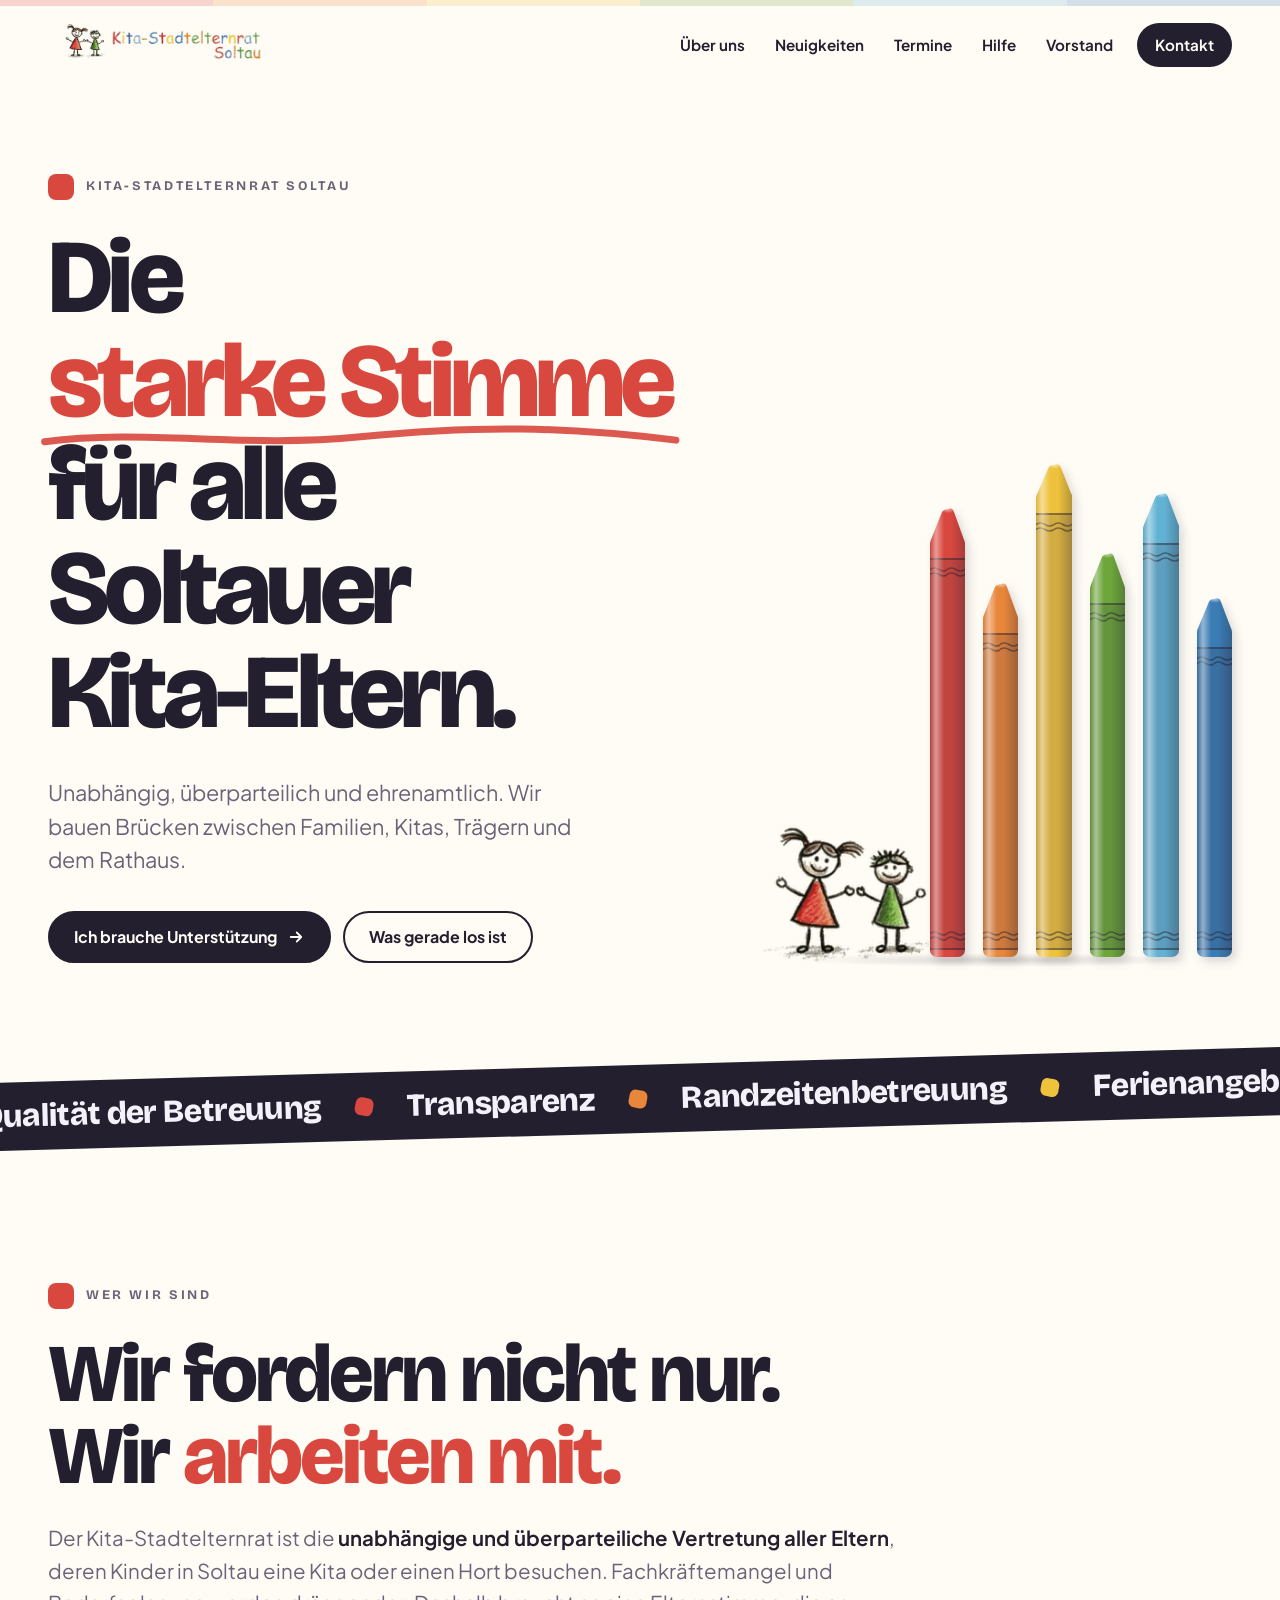
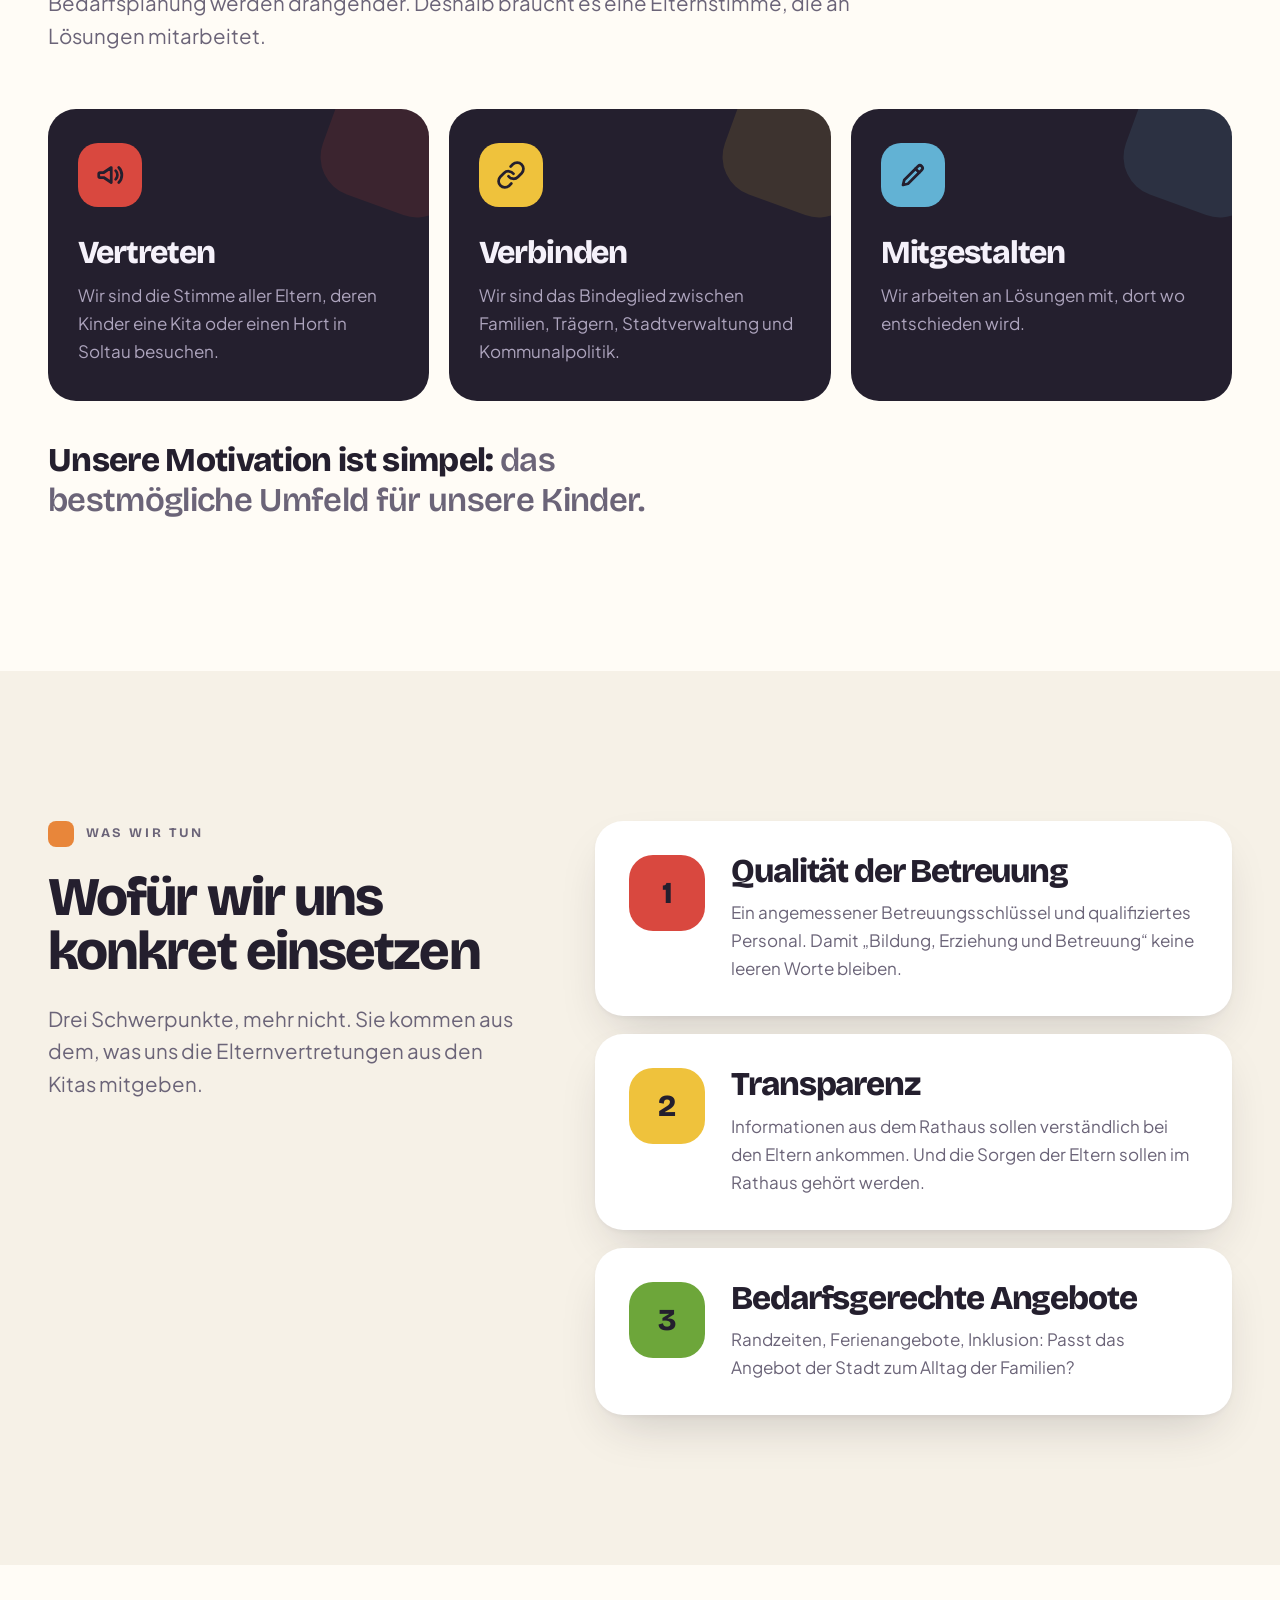
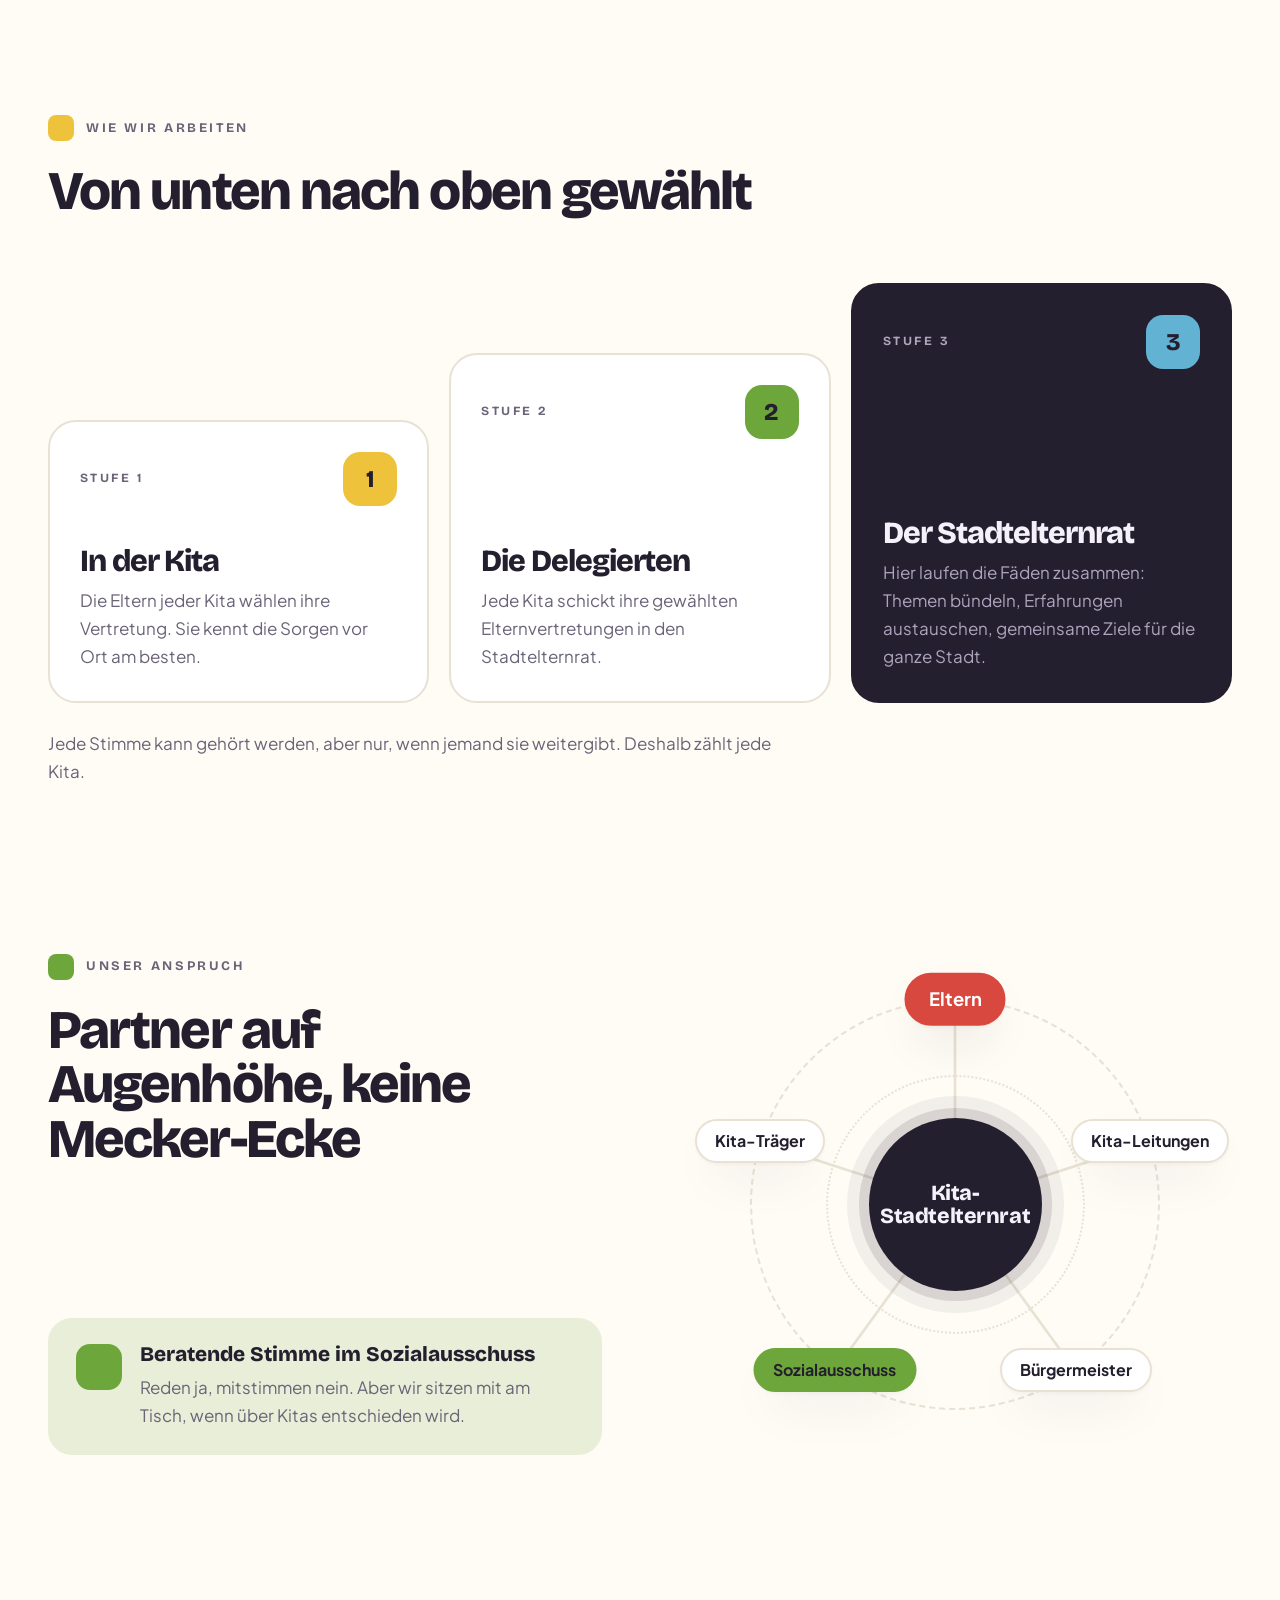
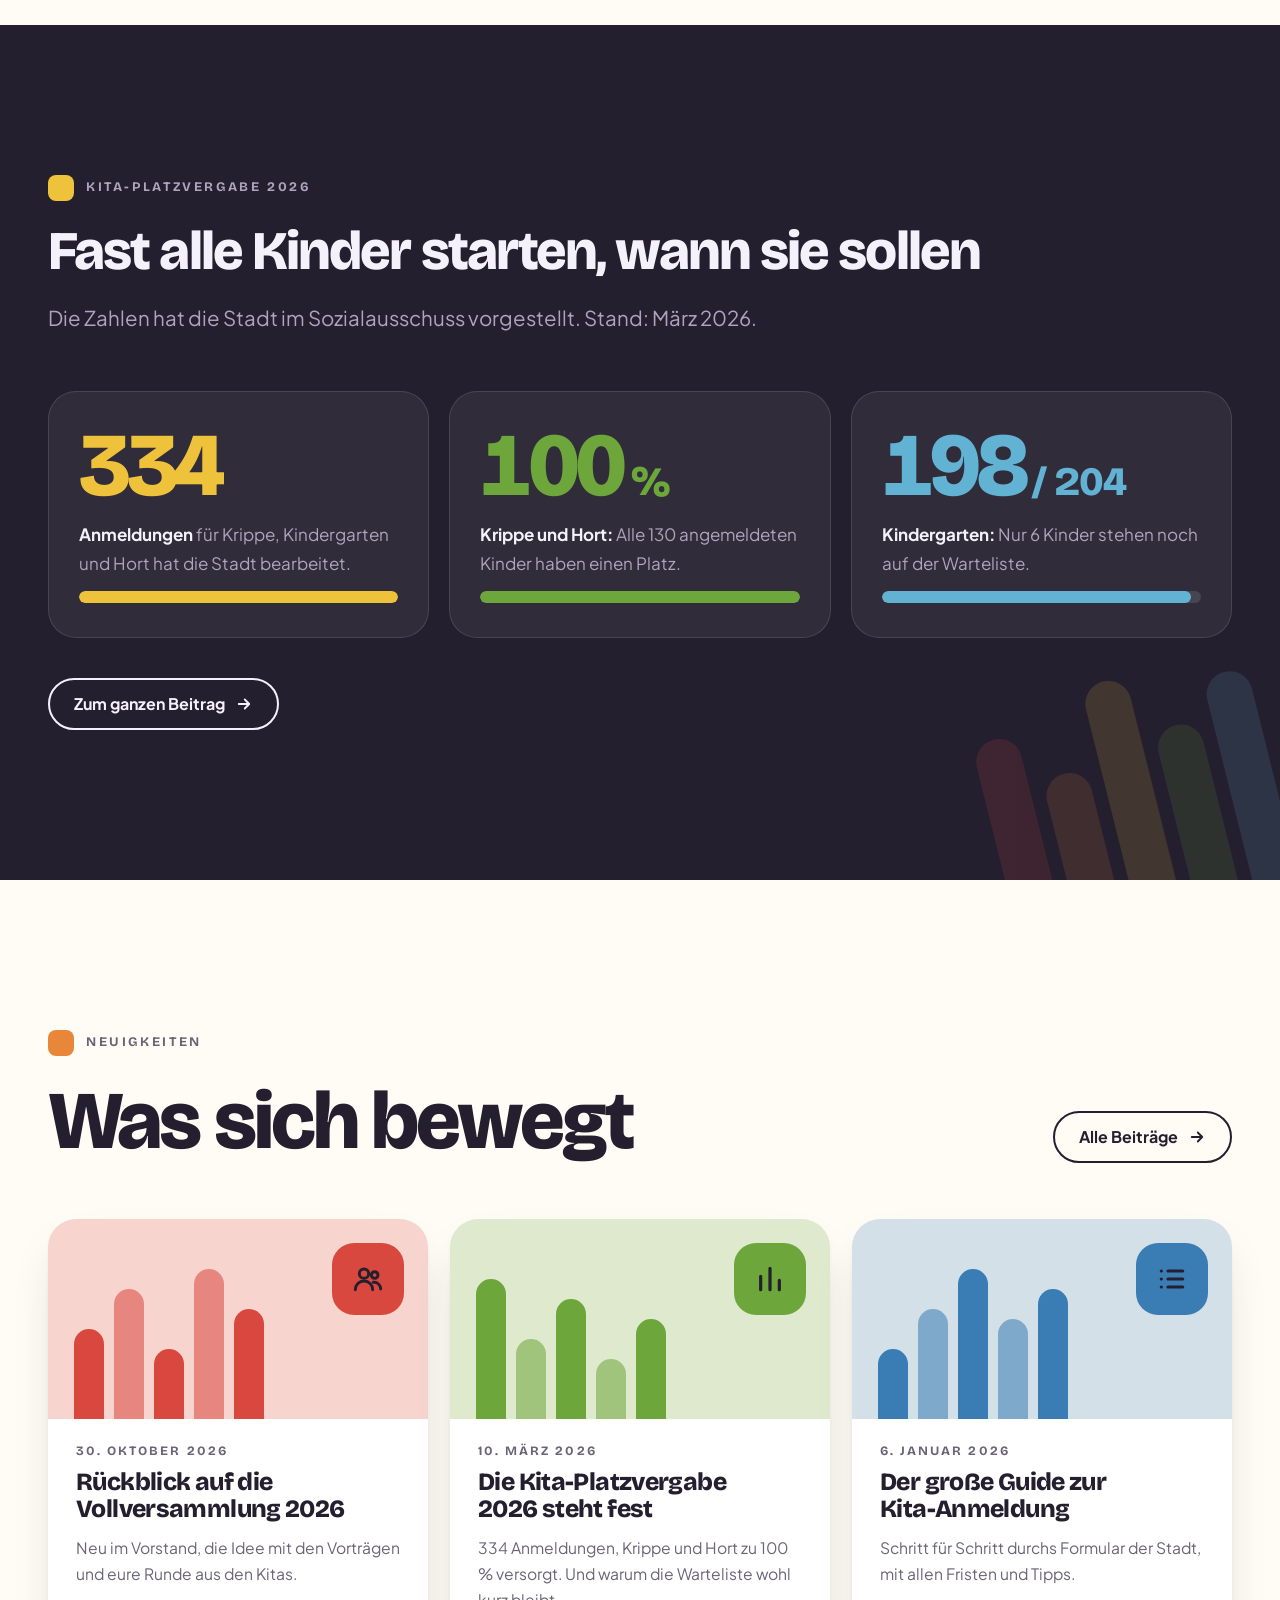
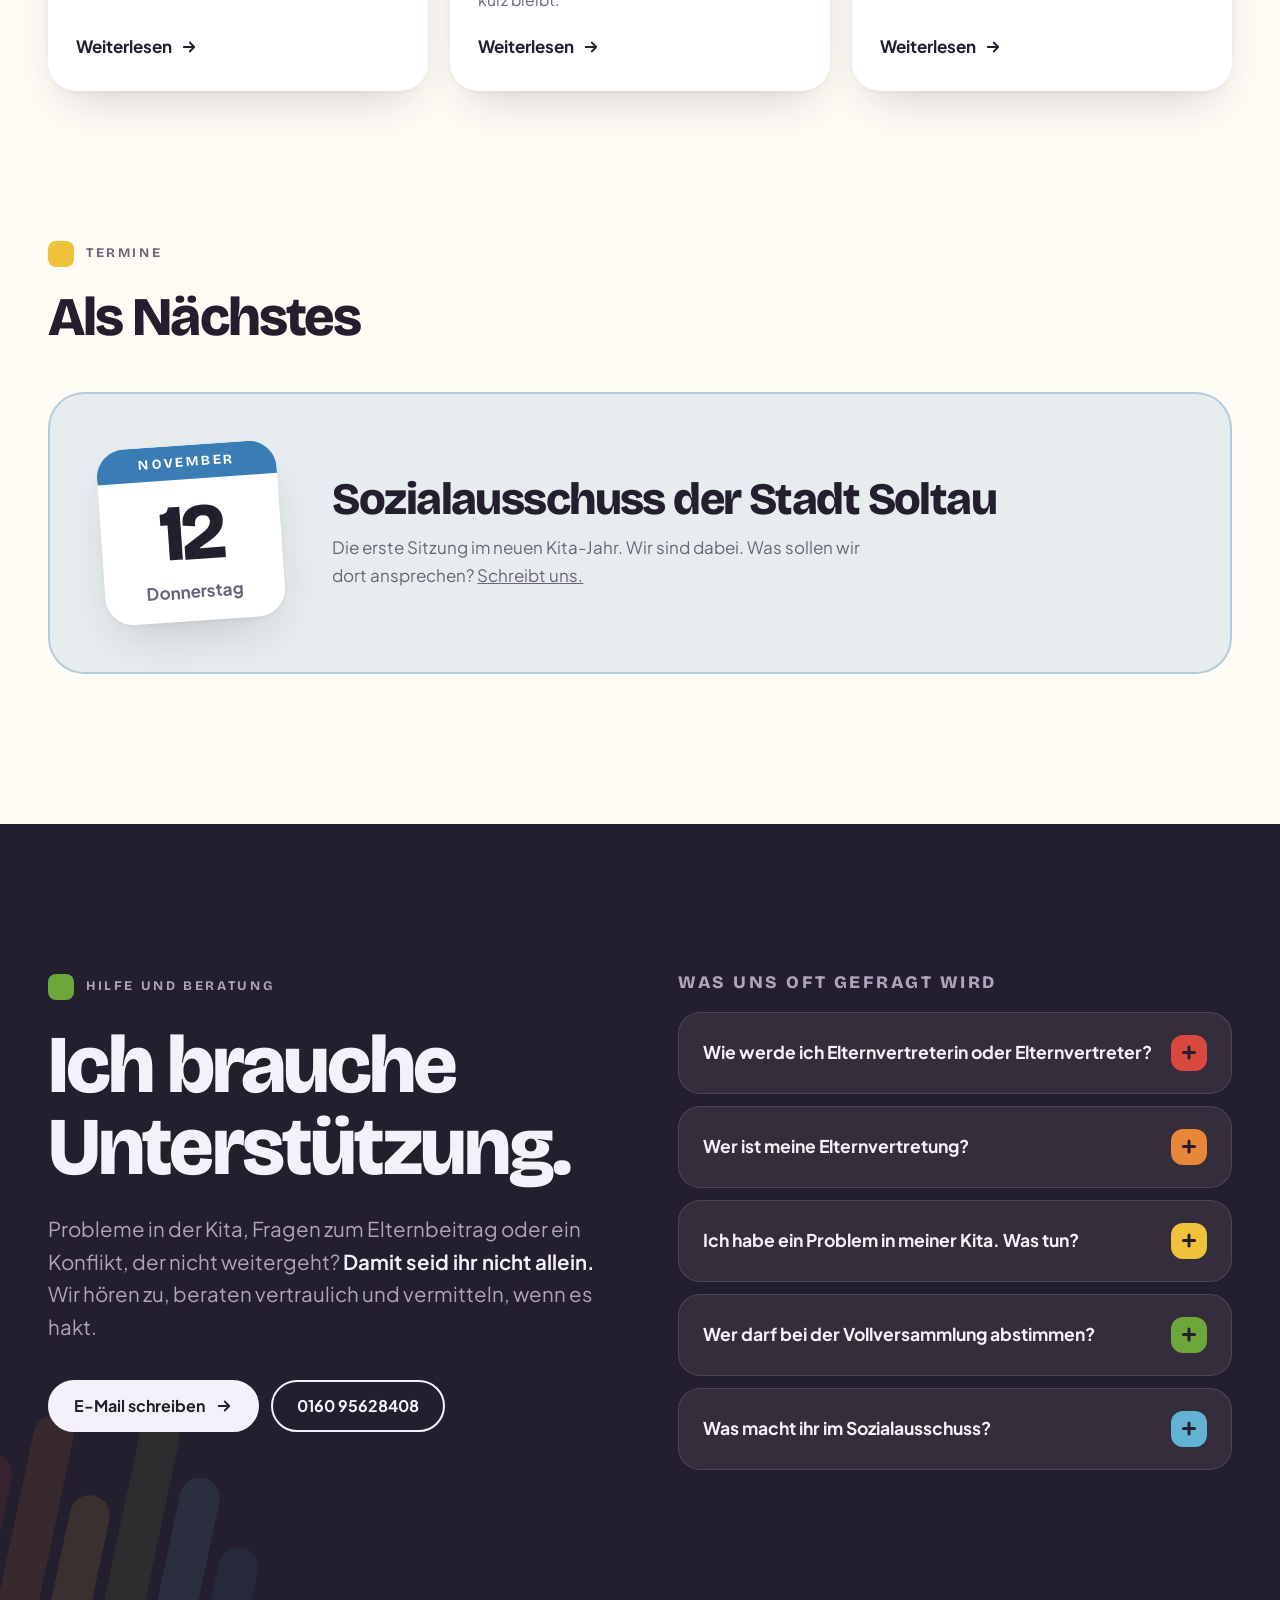
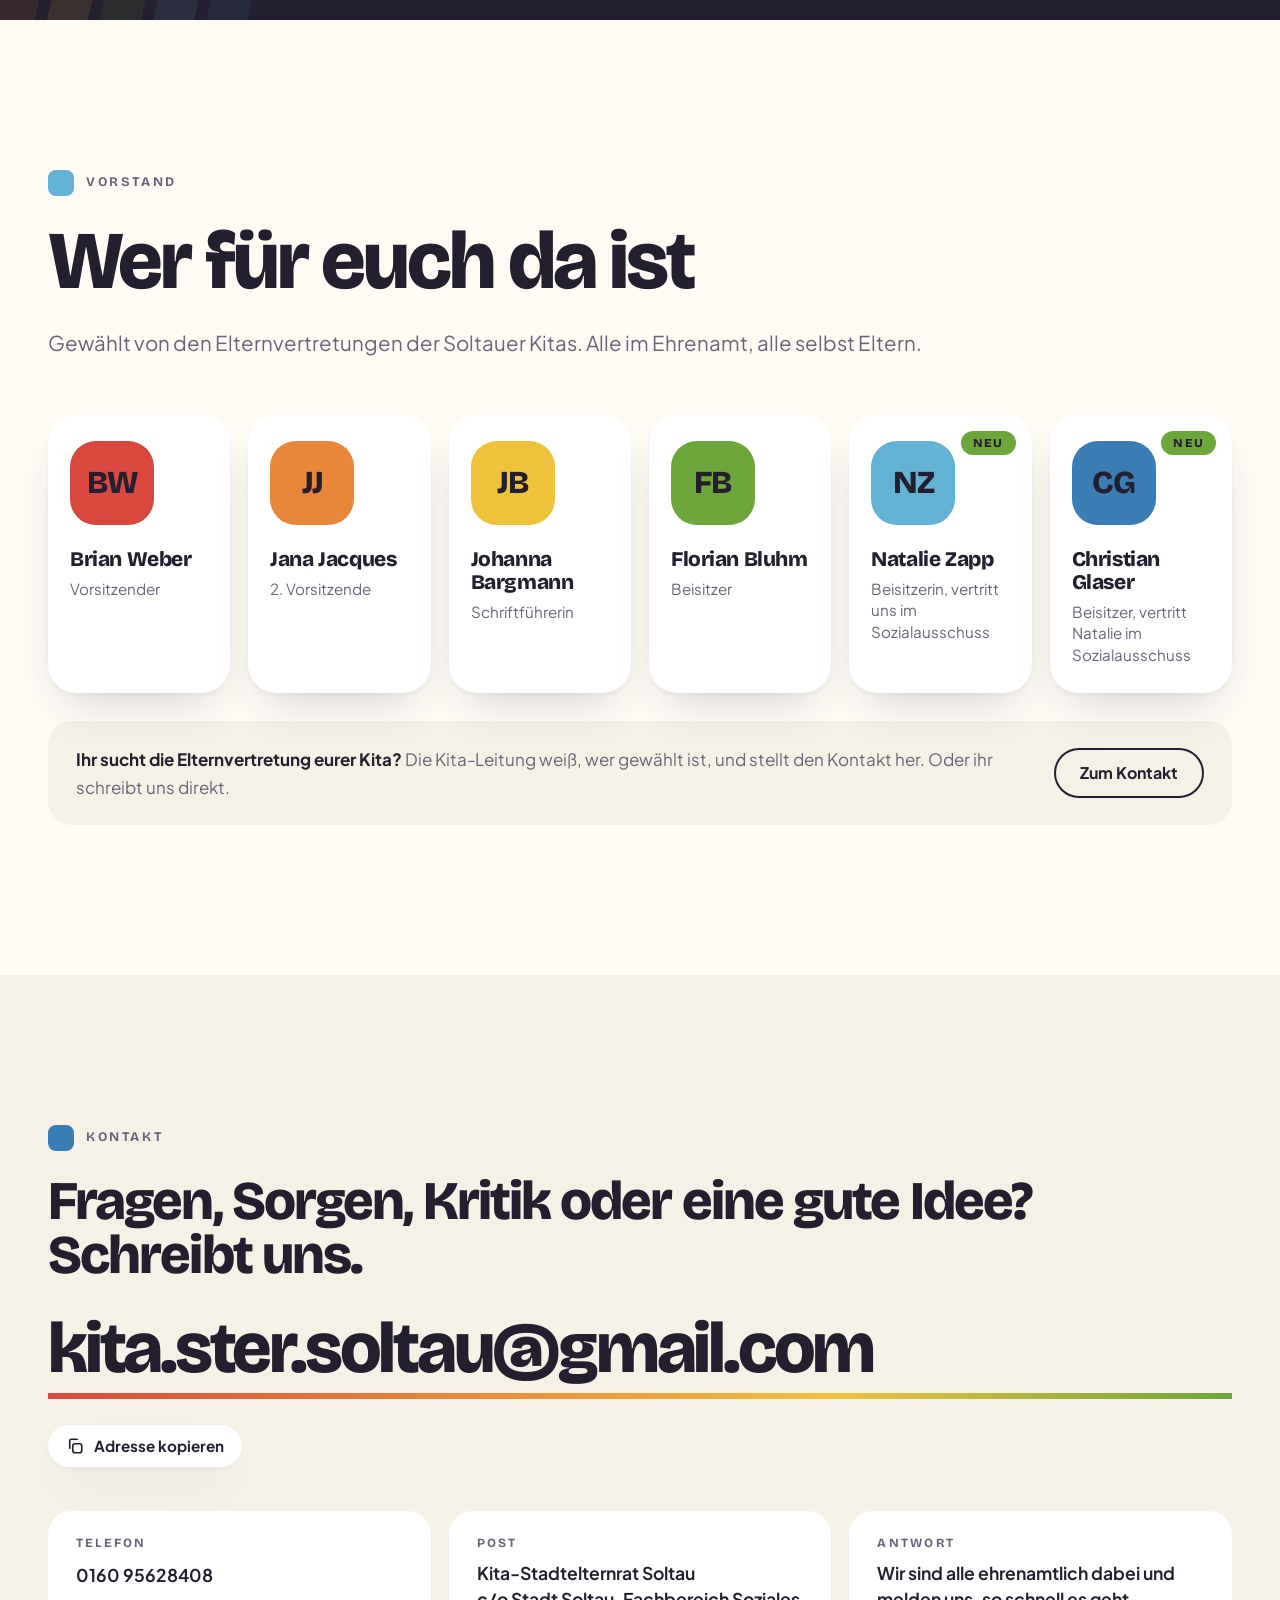
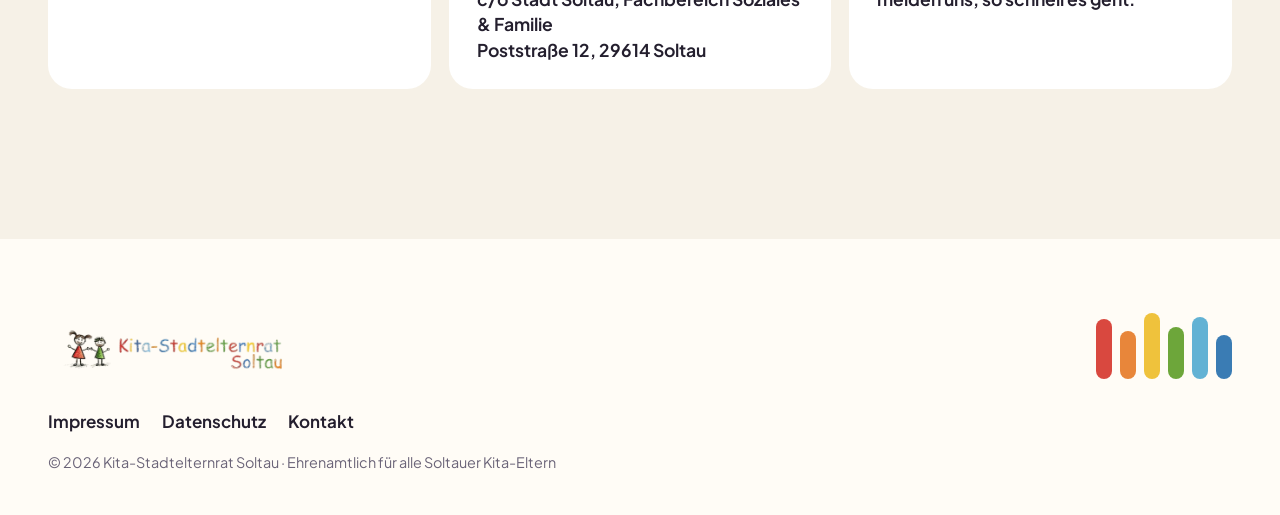
==== commit 62d626af: "Natalie Zapp richtig geschrieben, Christian Glaser neu im Vorstand Co-Authored-By: Claude Opus 5.5 <" ====
--- a/index.html
+++ b/index.html
@@ -361,7 +361,7 @@
         </details>
         <details class="frage zeigen" style="--c: var(--hellblau); --n: 4">
           <summary>Was macht ihr im Sozialausschuss? <i aria-hidden="true"></i></summary>
-          <div class="frage-antwort"><p>Wir haben dort eine beratende Stimme: reden ja, mitstimmen nein. Aber wir sitzen mit am Tisch, wenn über Kitas entschieden wird. Künftig vertritt uns dort Nathalie Zapp aus dem Vorstand.</p></div>
+          <div class="frage-antwort"><p>Wir haben dort eine beratende Stimme: reden ja, mitstimmen nein. Aber wir sitzen mit am Tisch, wenn über Kitas entschieden wird. Künftig vertritt uns dort Natalie Zapp aus dem Vorstand. Kann sie nicht, geht Christian Glaser für sie hin.</p></div>
         </details>
       </div>
     </div>
@@ -393,7 +393,12 @@
         <article class="person zeigen" style="--c: var(--hellblau); --n: 4">
           <span class="neu">Neu</span>
           <div class="person-zeichen" aria-hidden="true">NZ</div>
-          <h3>Nathalie Zapp</h3><p>Beisitzerin, vertritt uns im Sozialausschuss</p>
+          <h3>Natalie Zapp</h3><p>Beisitzerin, vertritt uns im Sozialausschuss</p>
+        </article>
+        <article class="person zeigen" style="--c: var(--blau); --n: 5">
+          <span class="neu">Neu</span>
+          <div class="person-zeichen" aria-hidden="true">CG</div>
+          <h3>Christian Glaser</h3><p>Beisitzer, vertritt Natalie im Sozialausschuss</p>
         </article>
       </div>
       <div class="vertretung-hinweis zeigen">
--- a/css/stil.css
+++ b/css/stil.css
@@ -601,7 +601,7 @@
 .hilfe-deko i { display: block; width: 40px; border-radius: 99px; background: var(--c); }
 
 /* ── Vorstand ───────────────────────────────────────────────── */
-.vorstand-raster { display: grid; grid-template-columns: repeat(5, minmax(0, 1fr)); gap: 18px; margin-top: 56px; }
+.vorstand-raster { display: grid; grid-template-columns: repeat(6, minmax(0, 1fr)); gap: 18px; margin-top: 56px; }
 .person {
   padding: 26px 22px 28px; border-radius: var(--rund); background: var(--karte); box-shadow: var(--schatten);
   display: flex; flex-direction: column; gap: 6px; position: relative;
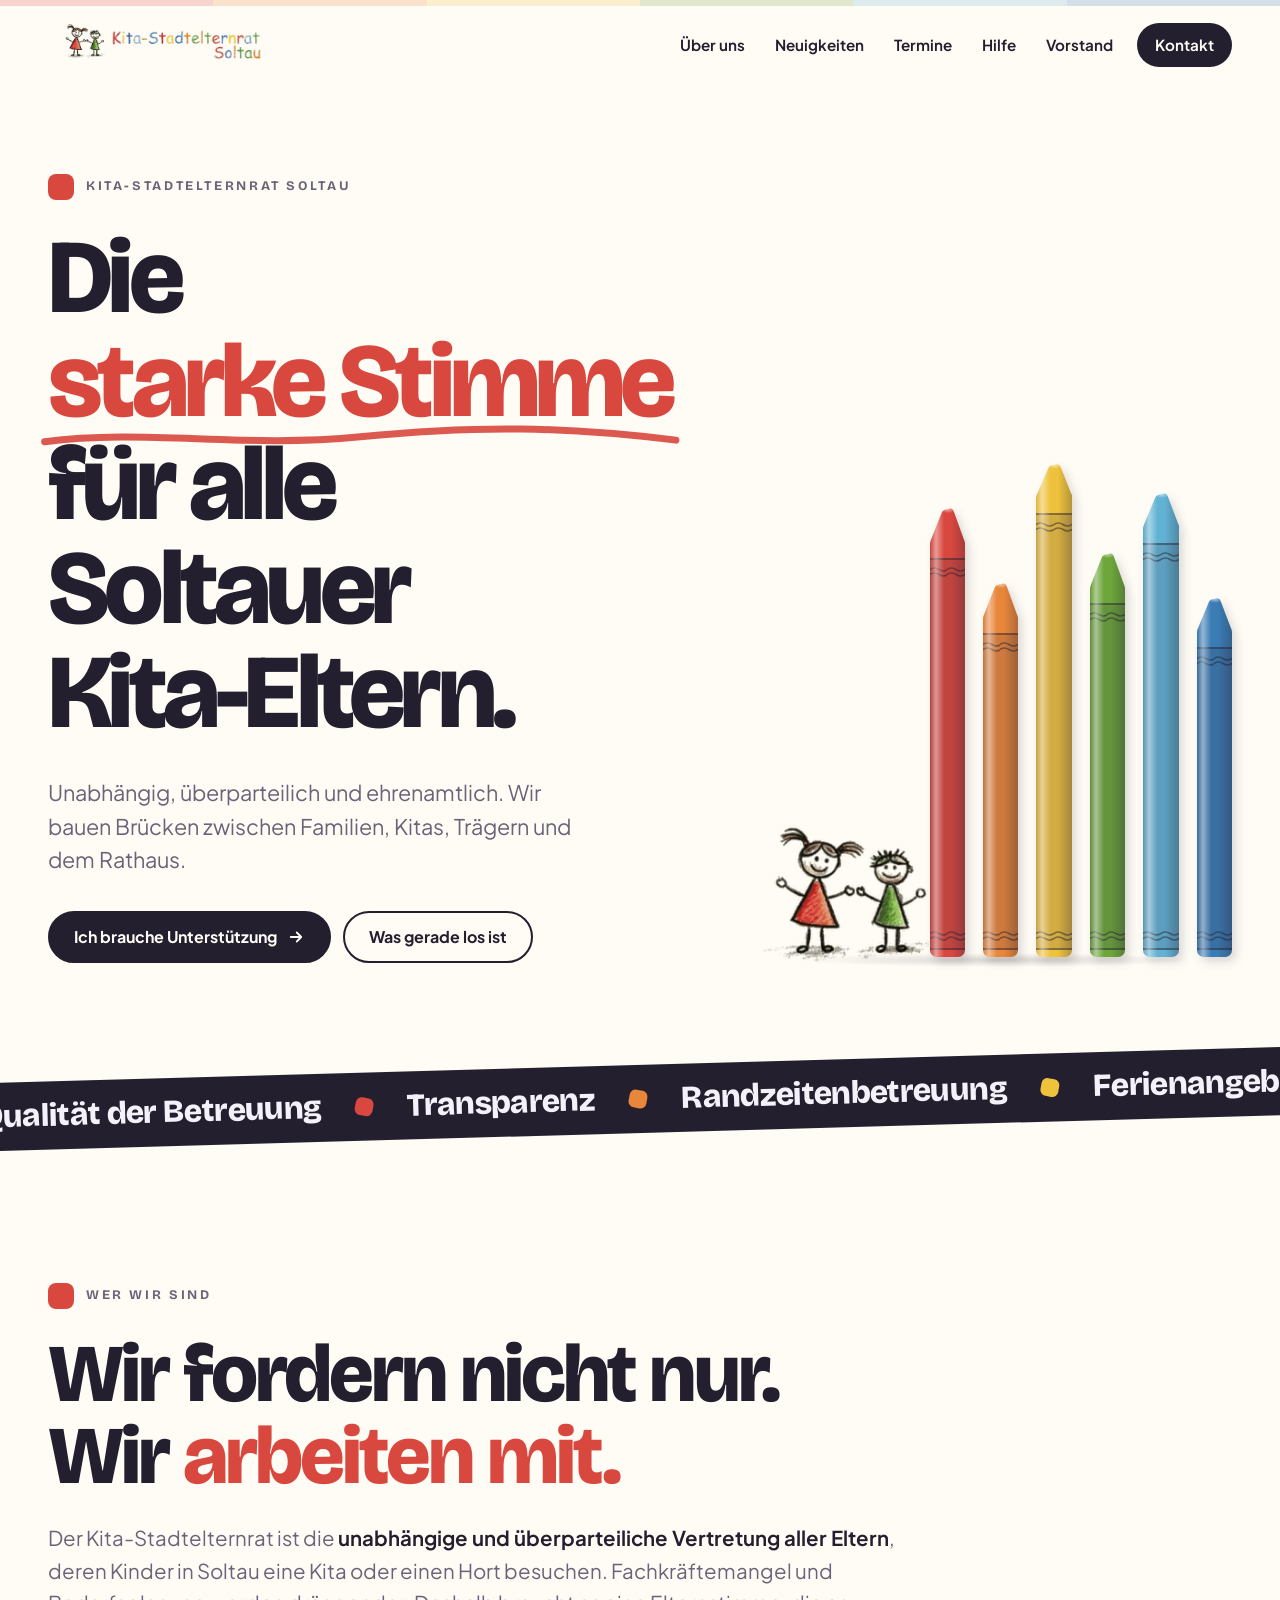
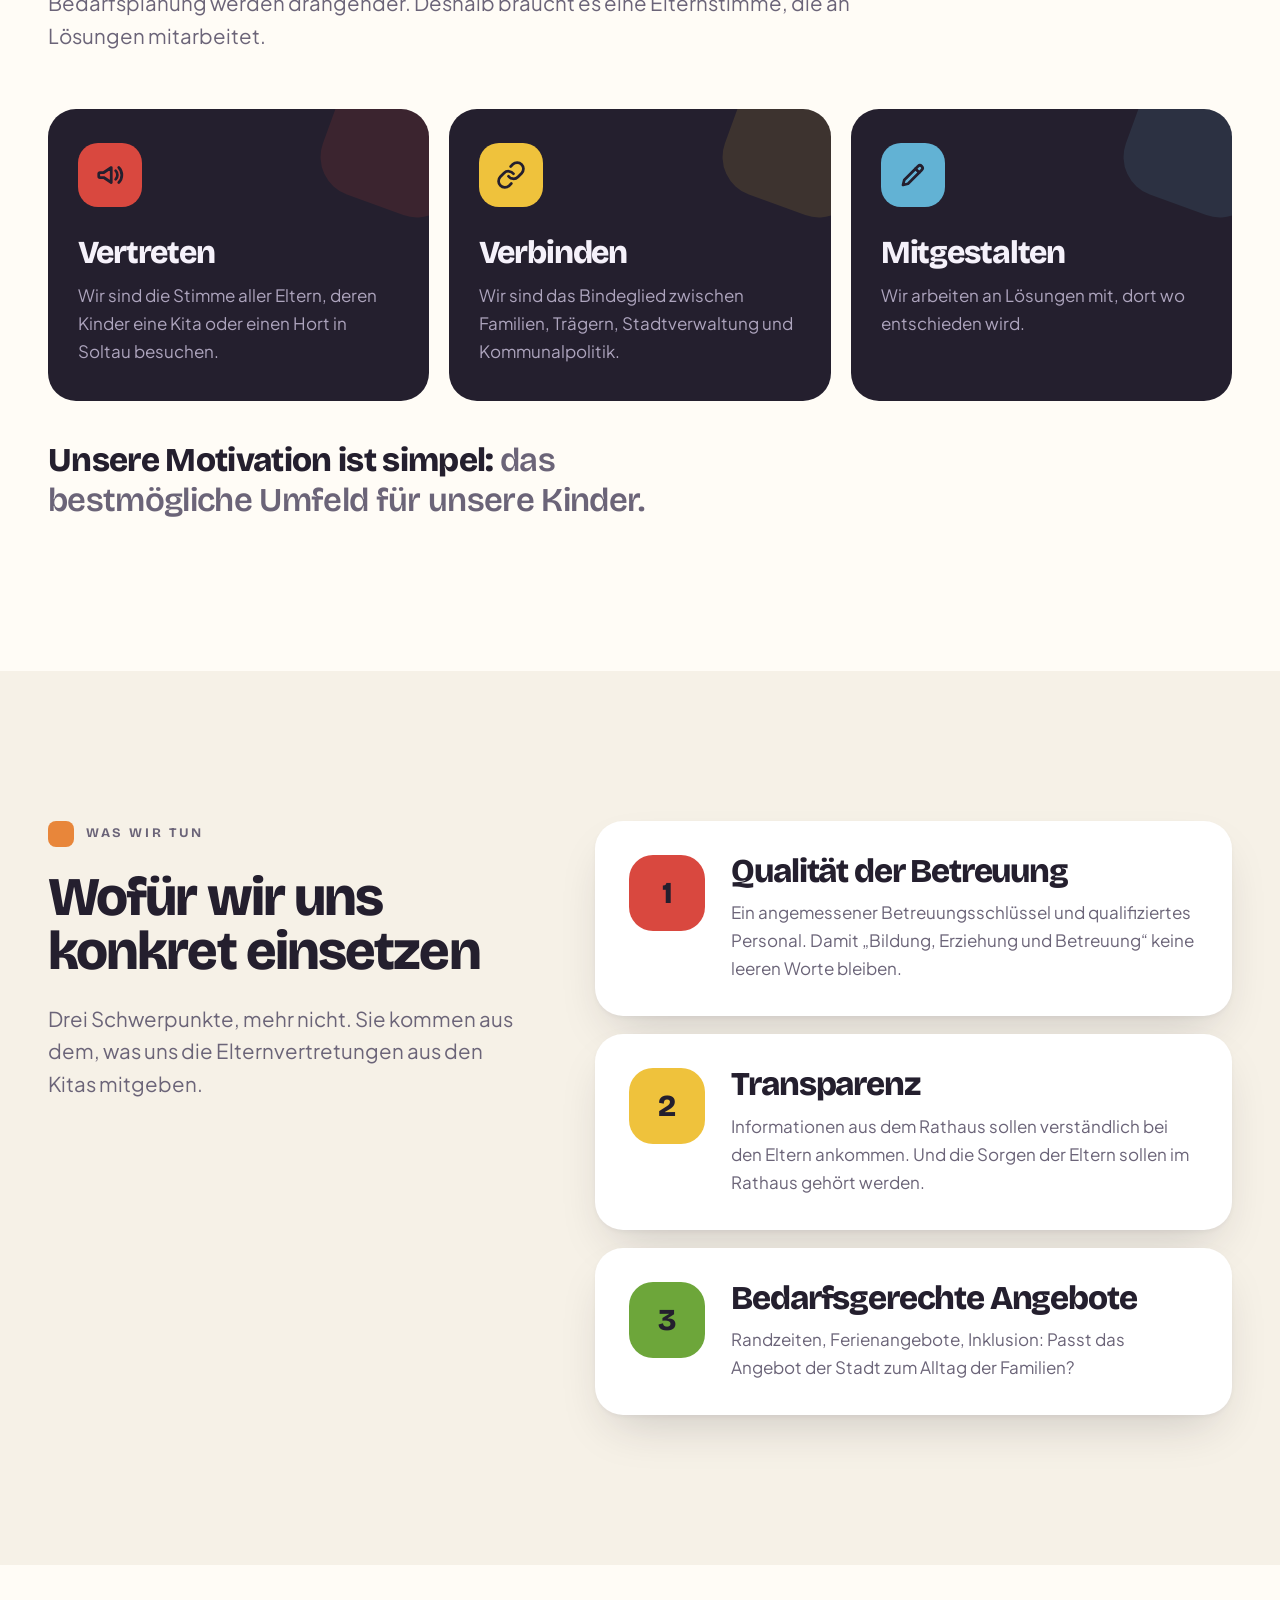
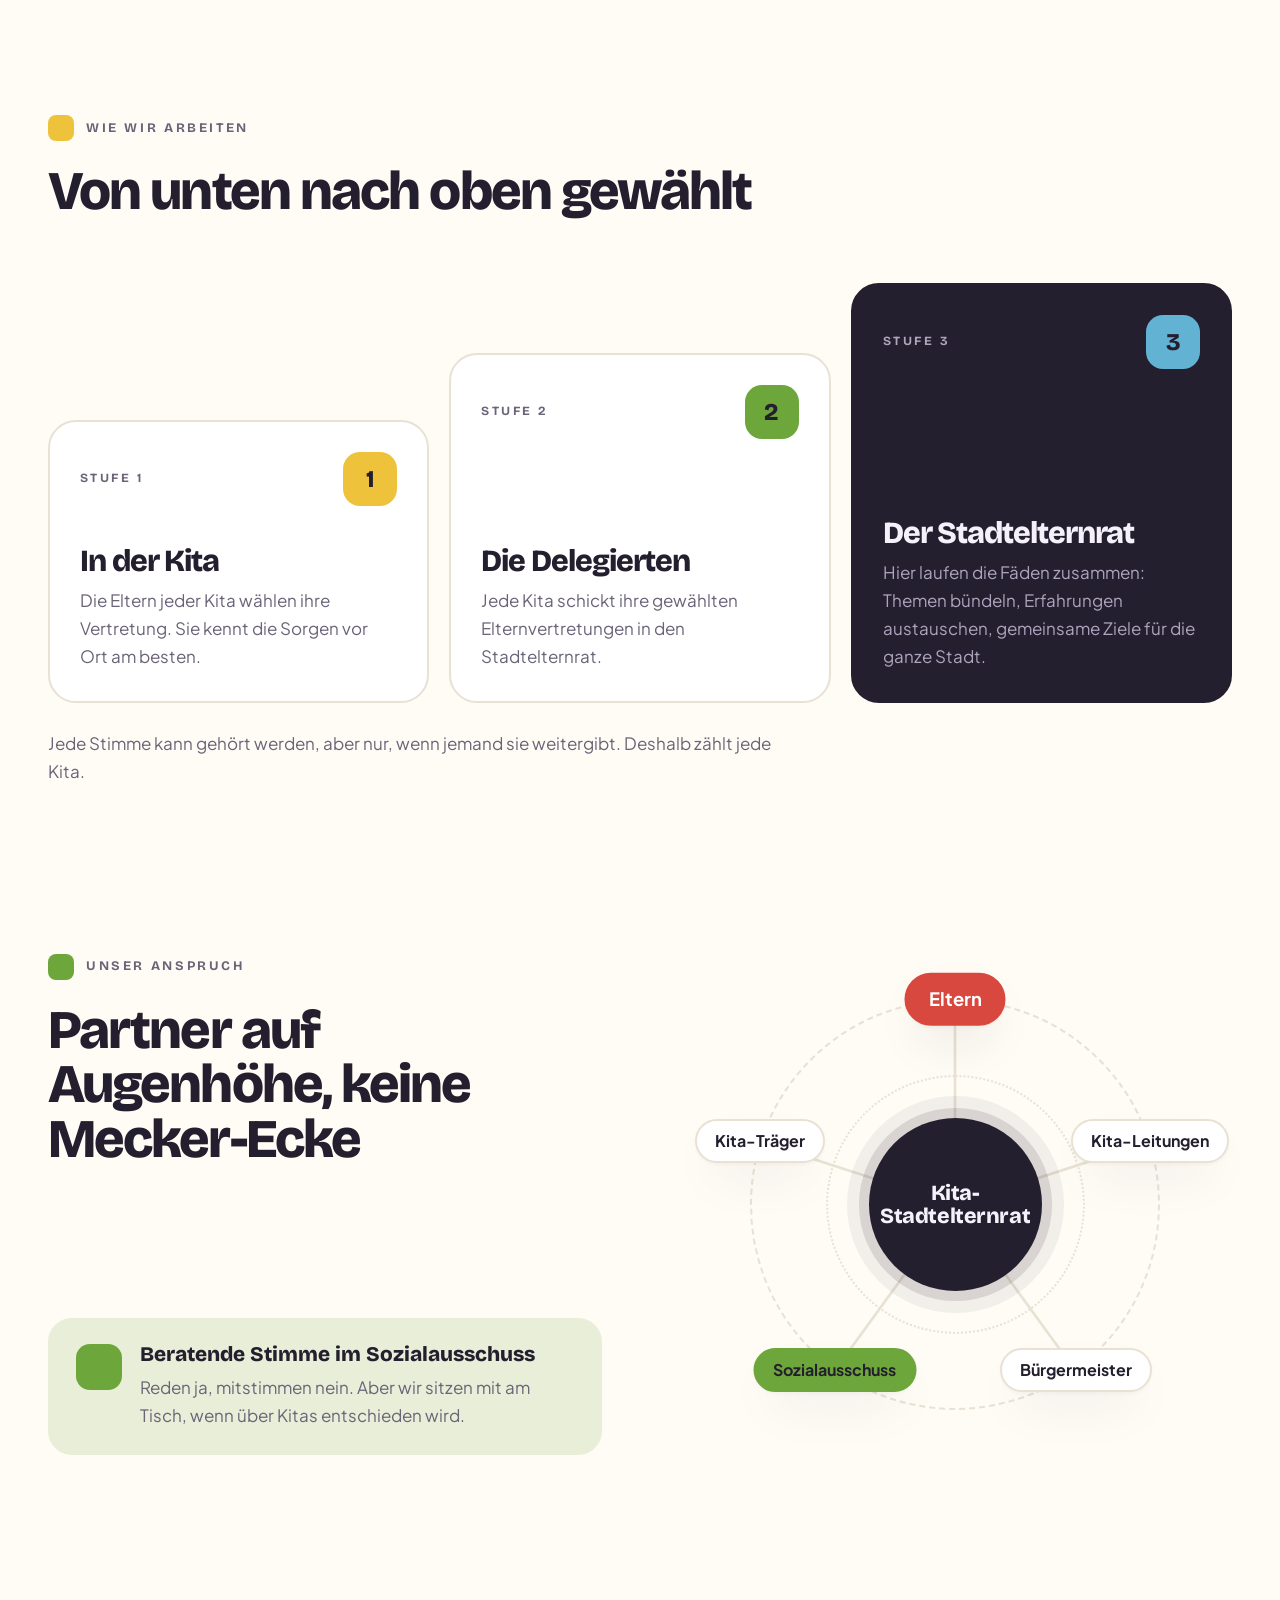
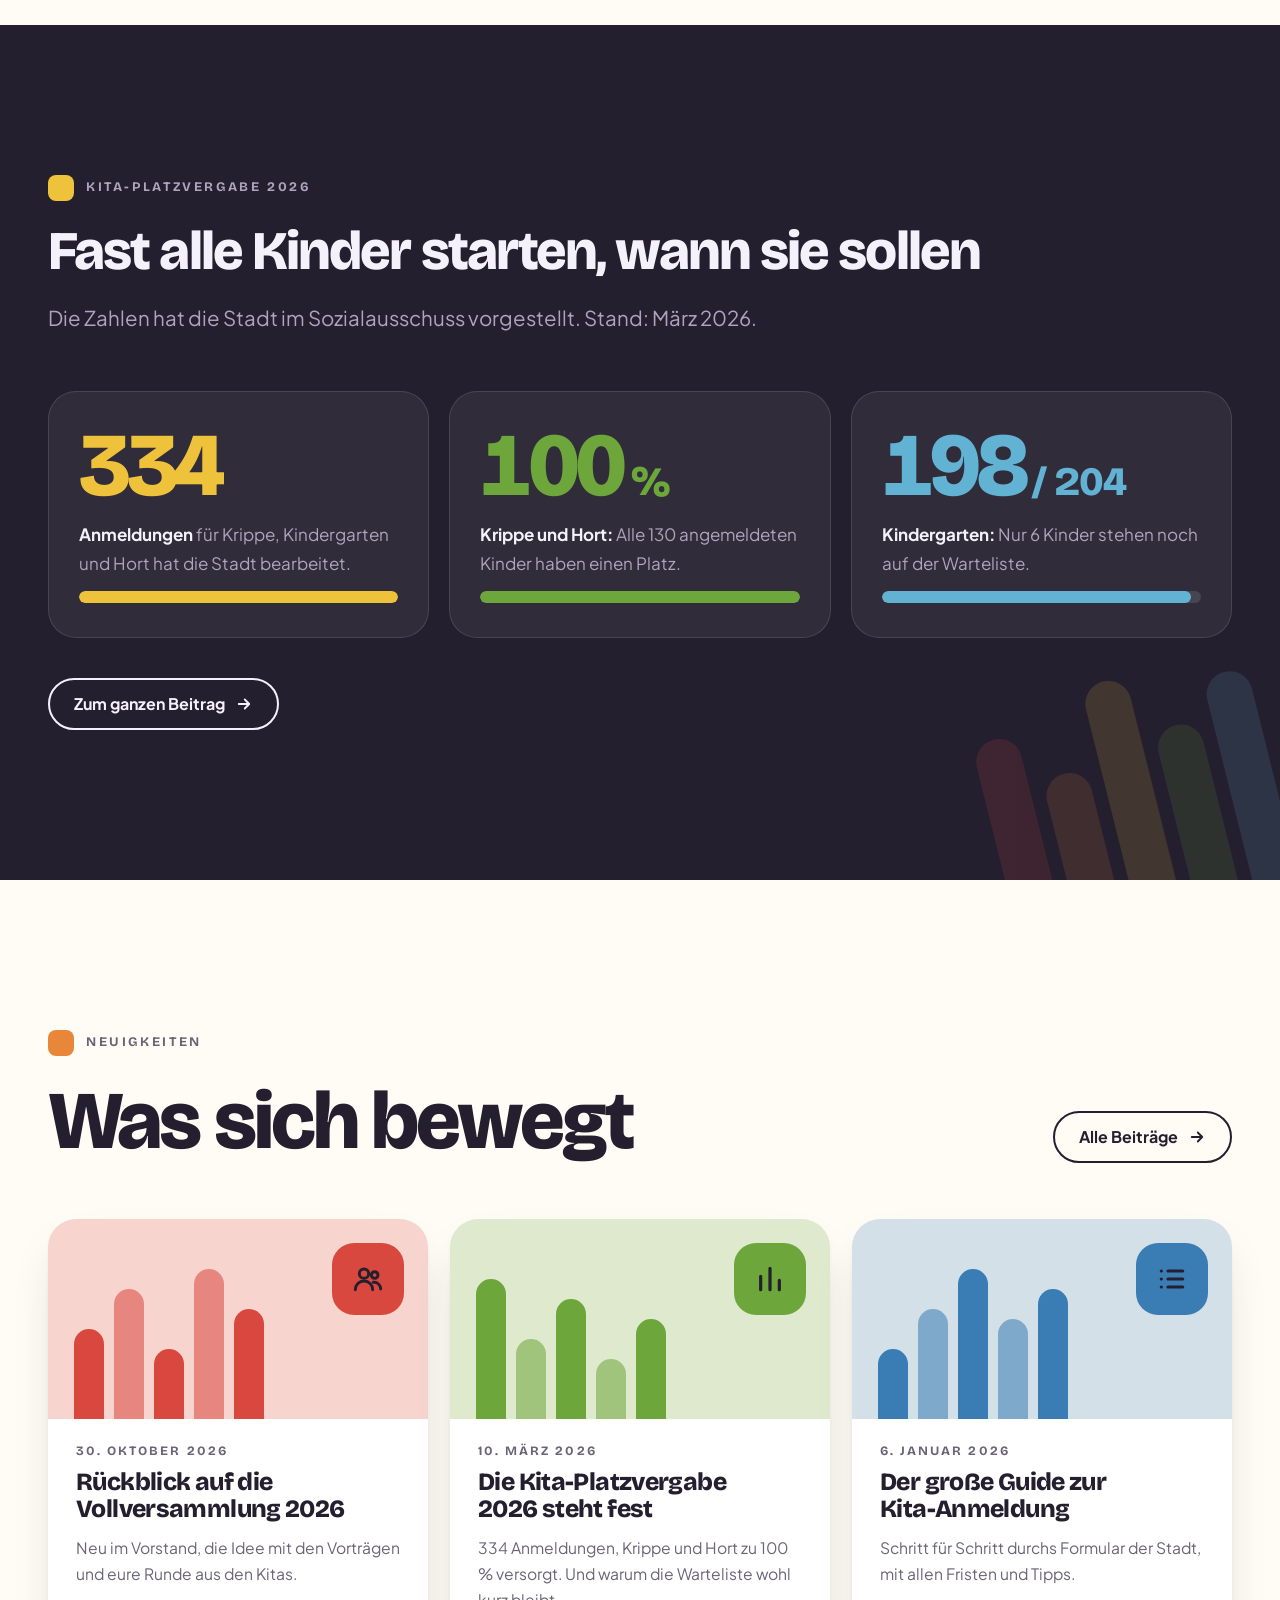
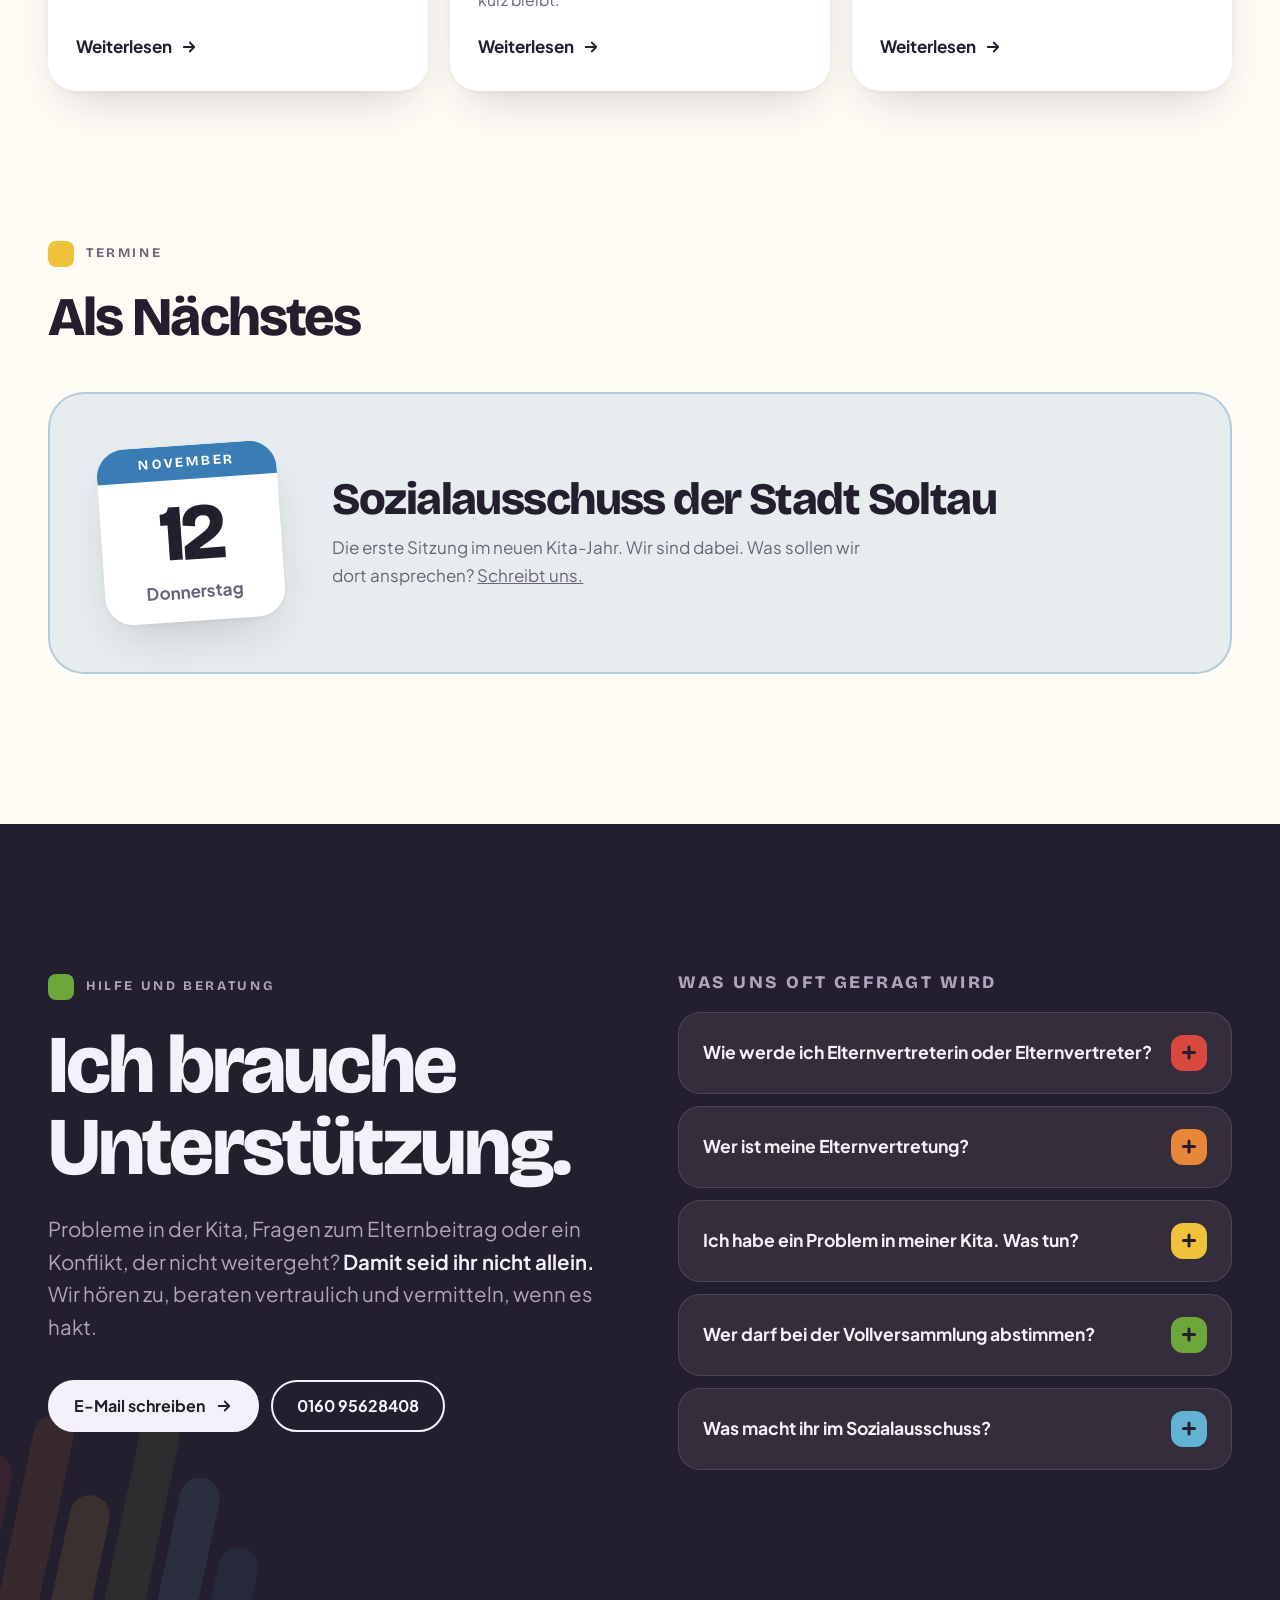
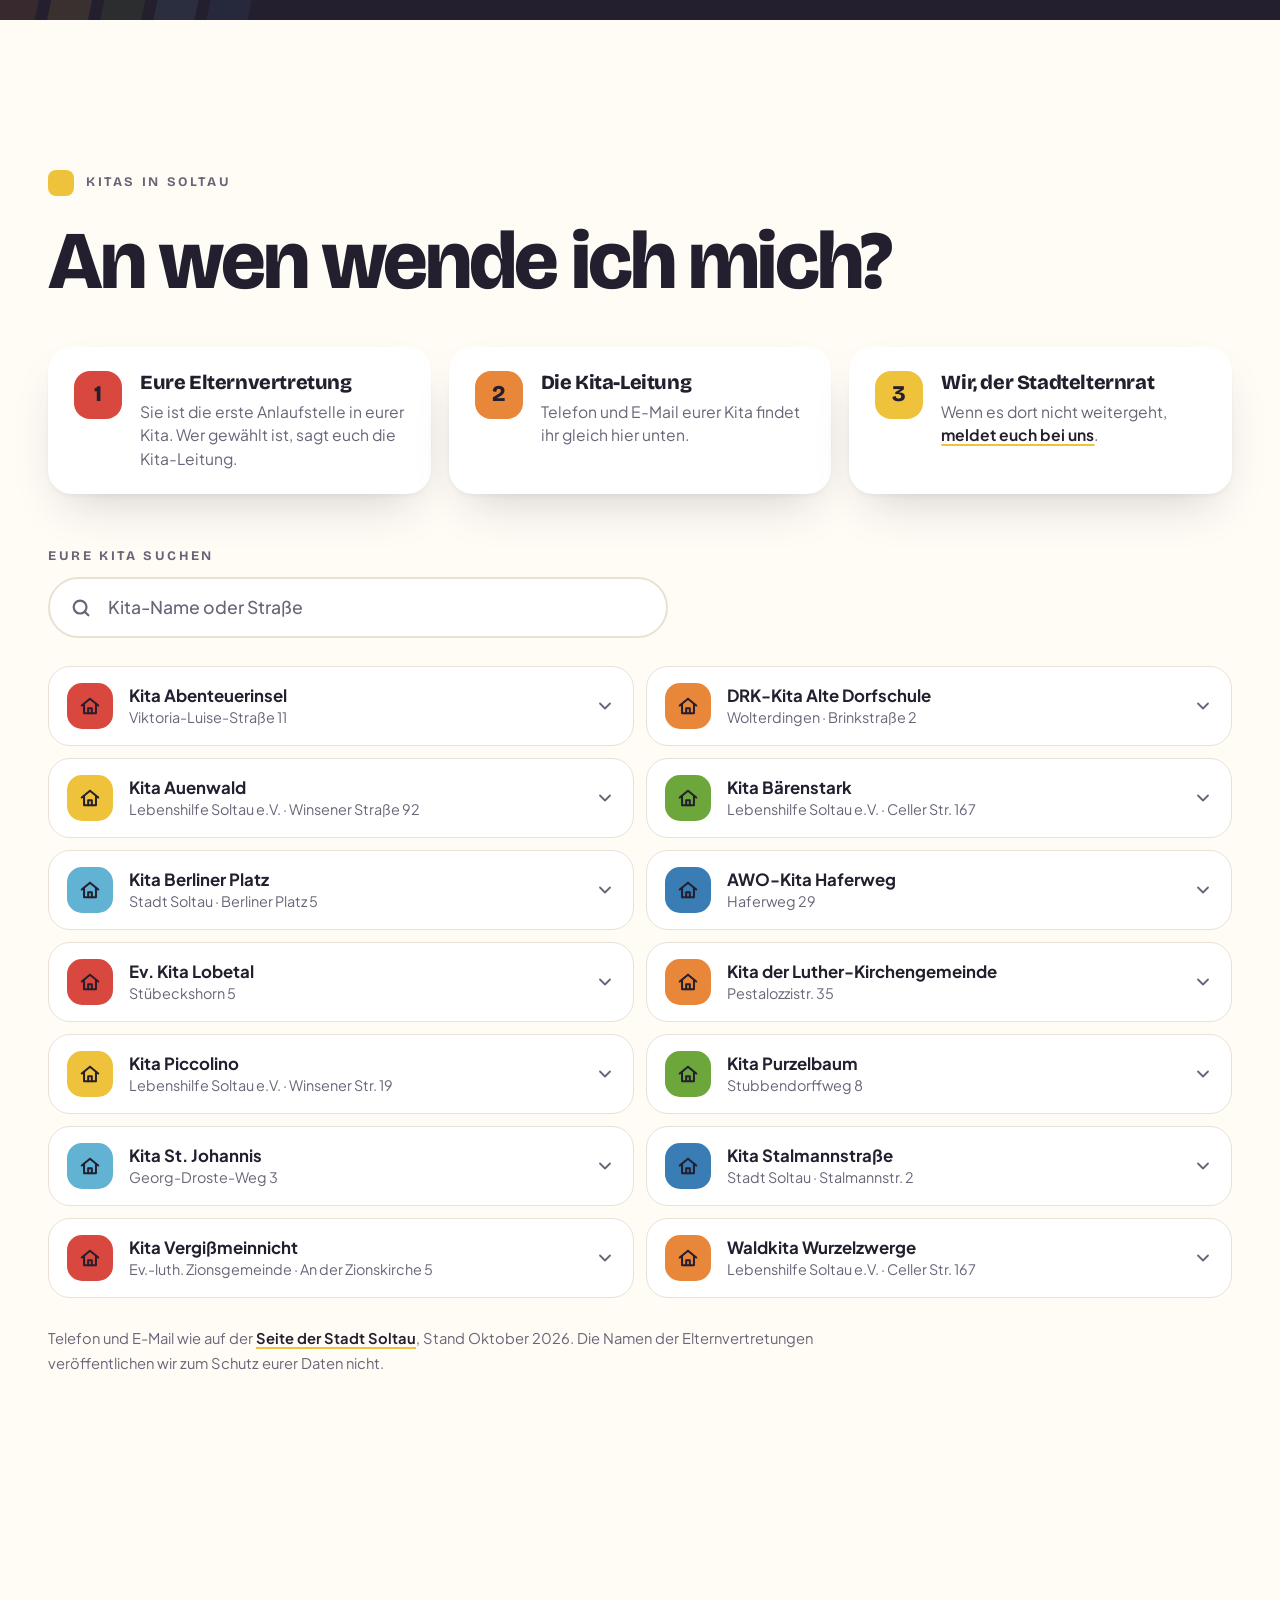
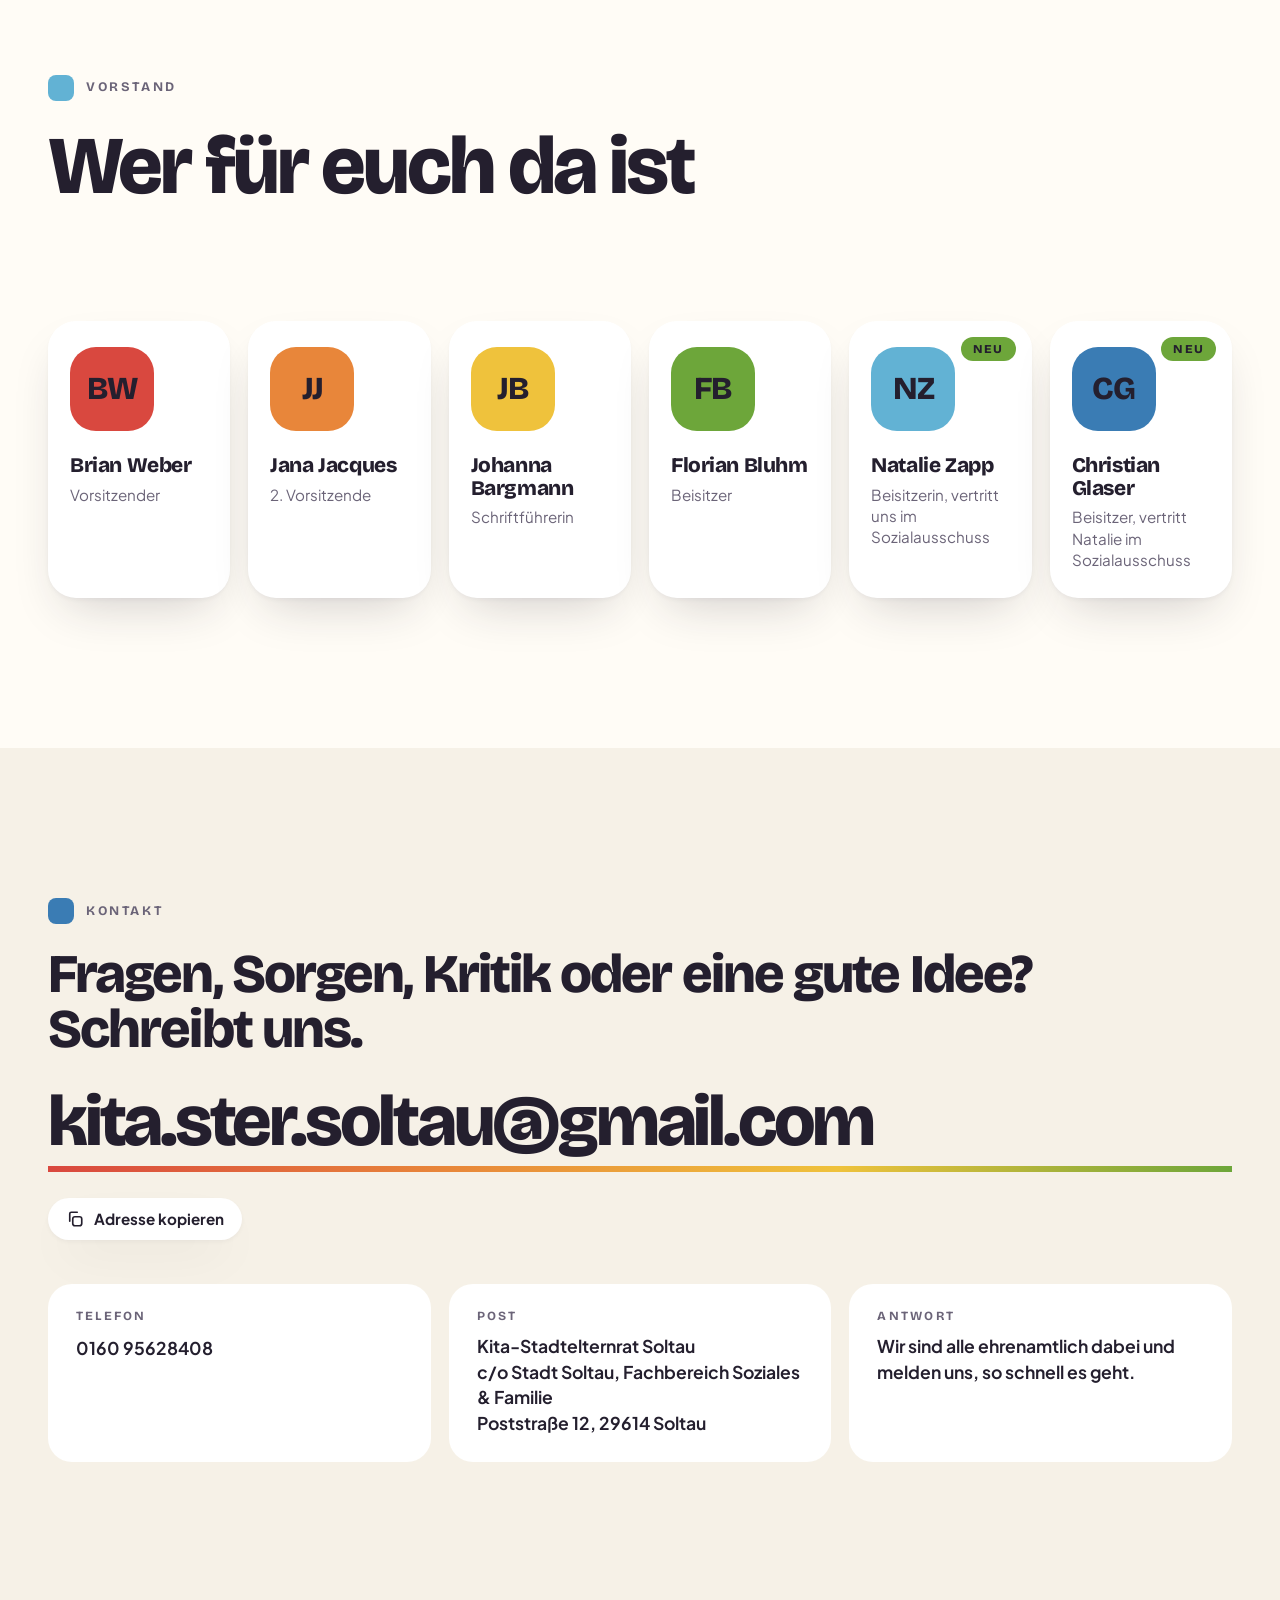
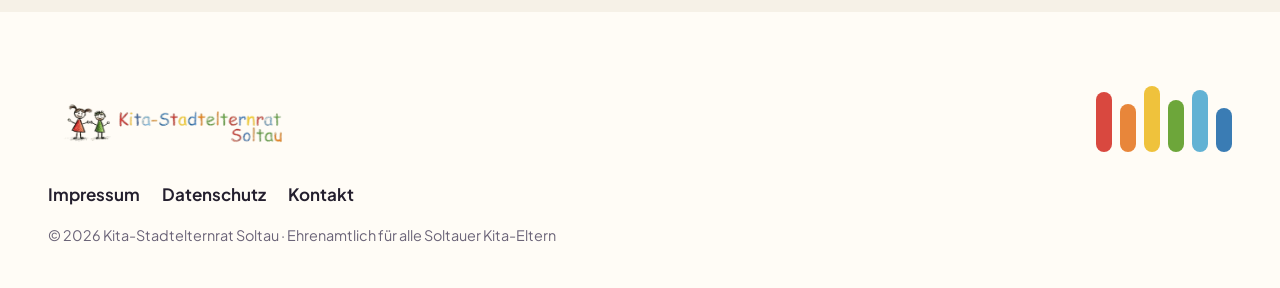
==== commit 58daa4e7: "Kita-Suche: an wen wende ich mich, mit Telefon und E-Mail aller Soltauer Kitas Co-Authored-By: Claud" ====
--- a/index.html
+++ b/index.html
@@ -349,7 +349,7 @@
         </details>
         <details class="frage zeigen" style="--c: var(--orange); --n: 1">
           <summary>Wer ist meine Elternvertretung? <i aria-hidden="true"></i></summary>
-          <div class="frage-antwort"><p>Die Leitung eurer Kita weiß es und stellt gern den Kontakt her. Zum Schutz der Daten stehen die Namen nicht öffentlich auf unserer Seite.</p></div>
+          <div class="frage-antwort"><p>Die Leitung eurer Kita weiß es und stellt gern den Kontakt her. Telefon und E-Mail aller Soltauer Kitas findet ihr <a href="#kitas">gleich hier unten</a>. Zum Schutz der Daten stehen die Namen der Elternvertretungen nicht öffentlich auf unserer Seite.</p></div>
         </details>
         <details class="frage zeigen" style="--c: var(--gelb); --n: 2">
           <summary>Ich habe ein Problem in meiner Kita. Was tun? <i aria-hidden="true"></i></summary>
@@ -367,6 +367,145 @@
     </div>
   </section>
 
+  <!-- ── Kitas: an wen wende ich mich? ─────────────────────── -->
+  <section class="bereich kitas" id="kitas">
+    <div class="huelle">
+      <p class="dachzeile zeigen"><i style="--c: var(--gelb)"></i>Kitas in Soltau</p>
+      <h2 class="titel-gross zeigen">An wen wende ich mich?</h2>
+      <ol class="weg">
+        <li class="zeigen" style="--c: var(--rot); --n: 0"><b>1</b><div><h3>Eure Elternvertretung</h3><p>Sie ist die erste Anlaufstelle in eurer Kita. Wer gewählt ist, sagt euch die Kita-Leitung.</p></div></li>
+        <li class="zeigen" style="--c: var(--orange); --n: 1"><b>2</b><div><h3>Die Kita-Leitung</h3><p>Telefon und E-Mail eurer Kita findet ihr gleich hier unten.</p></div></li>
+        <li class="zeigen" style="--c: var(--gelb); --n: 2"><b>3</b><div><h3>Wir, der Stadtelternrat</h3><p>Wenn es dort nicht weitergeht, <a href="#kontakt">meldet euch bei uns</a>.</p></div></li>
+      </ol>
+      <div class="kita-suche zeigen">
+        <label for="kita-feld">Eure Kita suchen</label>
+        <div class="suchfeld">
+          <svg viewBox="0 0 24 24" fill="none" stroke="currentColor" stroke-width="2.4" stroke-linecap="round" stroke-linejoin="round" aria-hidden="true"><circle cx="11" cy="11" r="7"/><path d="m20 20-3.5-3.5"/></svg>
+          <input id="kita-feld" type="search" placeholder="Kita-Name oder Straße" autocomplete="off" spellcheck="false">
+          <span class="kita-treffer" aria-live="polite"></span>
+        </div>
+      </div>
+      <ul class="kita-liste">
+<!-- kitas:anfang -->
+        <li><details class="kita" style="--c: var(--rot)" data-suche="Diakonie Krippe">
+          <summary><span class="kita-zeichen"><svg viewBox="0 0 24 24" fill="none" stroke="currentColor" stroke-width="2.2" stroke-linecap="round" stroke-linejoin="round" aria-hidden="true"><path d="M3 11.5 12 4l9 7.5"/><path d="M5.5 10v10h13V10"/><path d="M10 20v-5.5h4V20"/></svg></span><span class="kita-name"><b>Kita Abenteuerinsel</b><small>Viktoria-Luise-Straße 11</small></span><svg class="kita-pfeil" viewBox="0 0 24 24" fill="none" stroke="currentColor" stroke-width="2.2" stroke-linecap="round" stroke-linejoin="round" aria-hidden="true"><path d="m6 9 6 6 6-6"/></svg></summary>
+          <div class="kita-kontakt">
+            <a href="tel:+4951919786640"><svg viewBox="0 0 24 24" fill="none" stroke="currentColor" stroke-width="2.2" stroke-linecap="round" stroke-linejoin="round" aria-hidden="true"><path d="M21 16.4v3a2 2 0 0 1-2.2 2 19.5 19.5 0 0 1-8.5-3 19 19 0 0 1-5.8-5.9 19.5 19.5 0 0 1-3-8.5A2 2 0 0 1 3.5 2h3a2 2 0 0 1 2 1.7c.1 1 .4 1.9.7 2.8a2 2 0 0 1-.5 2.1L7.5 9.8a15 15 0 0 0 5.8 5.8l1.2-1.2a2 2 0 0 1 2.1-.5c.9.3 1.8.6 2.8.7a2 2 0 0 1 1.6 2z"/></svg>05191 9786640</a>
+            <a href="mailto:Krippe-Abenteuerinsel@dachstiftung-diakonie.de"><svg viewBox="0 0 24 24" fill="none" stroke="currentColor" stroke-width="2.2" stroke-linecap="round" stroke-linejoin="round" aria-hidden="true"><rect x="3" y="5" width="18" height="14" rx="3"/><path d="m3.5 7 8.5 6 8.5-6"/></svg>Krippe-Abenteuerinsel@dachstiftung-diakonie.de</a>
+            <a class="kita-mehr" href="https://www.soltau.de/desktopdefault.aspx/tabid-572/815_read-4183/"><svg viewBox="0 0 24 24" fill="none" stroke="currentColor" stroke-width="2.2" stroke-linecap="round" stroke-linejoin="round" aria-hidden="true"><path d="M7 17 17 7M9 7h8v8"/></svg>Mehr bei der Stadt Soltau</a>
+          </div>
+        </details></li>
+        <li><details class="kita" style="--c: var(--orange)" data-suche="DRK Rotes Kreuz Kindergarten">
+          <summary><span class="kita-zeichen"><svg viewBox="0 0 24 24" fill="none" stroke="currentColor" stroke-width="2.2" stroke-linecap="round" stroke-linejoin="round" aria-hidden="true"><path d="M3 11.5 12 4l9 7.5"/><path d="M5.5 10v10h13V10"/><path d="M10 20v-5.5h4V20"/></svg></span><span class="kita-name"><b>DRK-Kita Alte Dorfschule</b><small>Wolterdingen · Brinkstraße 2</small></span><svg class="kita-pfeil" viewBox="0 0 24 24" fill="none" stroke="currentColor" stroke-width="2.2" stroke-linecap="round" stroke-linejoin="round" aria-hidden="true"><path d="m6 9 6 6 6-6"/></svg></summary>
+          <div class="kita-kontakt">
+            <a href="tel:+49519113755"><svg viewBox="0 0 24 24" fill="none" stroke="currentColor" stroke-width="2.2" stroke-linecap="round" stroke-linejoin="round" aria-hidden="true"><path d="M21 16.4v3a2 2 0 0 1-2.2 2 19.5 19.5 0 0 1-8.5-3 19 19 0 0 1-5.8-5.9 19.5 19.5 0 0 1-3-8.5A2 2 0 0 1 3.5 2h3a2 2 0 0 1 2 1.7c.1 1 .4 1.9.7 2.8a2 2 0 0 1-.5 2.1L7.5 9.8a15 15 0 0 0 5.8 5.8l1.2-1.2a2 2 0 0 1 2.1-.5c.9.3 1.8.6 2.8.7a2 2 0 0 1 1.6 2z"/></svg>05191 13755</a>
+            <a href="mailto:kita-wolterdingen@drk-kvsoltau.de"><svg viewBox="0 0 24 24" fill="none" stroke="currentColor" stroke-width="2.2" stroke-linecap="round" stroke-linejoin="round" aria-hidden="true"><rect x="3" y="5" width="18" height="14" rx="3"/><path d="m3.5 7 8.5 6 8.5-6"/></svg>kita-wolterdingen@drk-kvsoltau.de</a>
+            <a class="kita-mehr" href="https://www.soltau.de/home/familie-gesundheit-bildung-soziales/kinder/drk-kindergarten-alte-dorfschule-wolterdingen.aspx"><svg viewBox="0 0 24 24" fill="none" stroke="currentColor" stroke-width="2.2" stroke-linecap="round" stroke-linejoin="round" aria-hidden="true"><path d="M7 17 17 7M9 7h8v8"/></svg>Mehr bei der Stadt Soltau</a>
+          </div>
+        </details></li>
+        <li><details class="kita" style="--c: var(--gelb)" data-suche="">
+          <summary><span class="kita-zeichen"><svg viewBox="0 0 24 24" fill="none" stroke="currentColor" stroke-width="2.2" stroke-linecap="round" stroke-linejoin="round" aria-hidden="true"><path d="M3 11.5 12 4l9 7.5"/><path d="M5.5 10v10h13V10"/><path d="M10 20v-5.5h4V20"/></svg></span><span class="kita-name"><b>Kita Auenwald</b><small>Lebenshilfe Soltau e.V. · Winsener Straße 92</small></span><svg class="kita-pfeil" viewBox="0 0 24 24" fill="none" stroke="currentColor" stroke-width="2.2" stroke-linecap="round" stroke-linejoin="round" aria-hidden="true"><path d="m6 9 6 6 6-6"/></svg></summary>
+          <div class="kita-kontakt">
+            <a href="tel:+4951919274000"><svg viewBox="0 0 24 24" fill="none" stroke="currentColor" stroke-width="2.2" stroke-linecap="round" stroke-linejoin="round" aria-hidden="true"><path d="M21 16.4v3a2 2 0 0 1-2.2 2 19.5 19.5 0 0 1-8.5-3 19 19 0 0 1-5.8-5.9 19.5 19.5 0 0 1-3-8.5A2 2 0 0 1 3.5 2h3a2 2 0 0 1 2 1.7c.1 1 .4 1.9.7 2.8a2 2 0 0 1-.5 2.1L7.5 9.8a15 15 0 0 0 5.8 5.8l1.2-1.2a2 2 0 0 1 2.1-.5c.9.3 1.8.6 2.8.7a2 2 0 0 1 1.6 2z"/></svg>05191 9274000</a>
+            <a href="mailto:deiler@lebenshilfe-soltau.de"><svg viewBox="0 0 24 24" fill="none" stroke="currentColor" stroke-width="2.2" stroke-linecap="round" stroke-linejoin="round" aria-hidden="true"><rect x="3" y="5" width="18" height="14" rx="3"/><path d="m3.5 7 8.5 6 8.5-6"/></svg>deiler@lebenshilfe-soltau.de</a>
+            <a class="kita-mehr" href="https://www.soltau.de/home/familie-gesundheit-bildung-soziales/kinder/kindertagesstaette-auenwald-der-lebenshilfe-soltau-e-v.aspx"><svg viewBox="0 0 24 24" fill="none" stroke="currentColor" stroke-width="2.2" stroke-linecap="round" stroke-linejoin="round" aria-hidden="true"><path d="M7 17 17 7M9 7h8v8"/></svg>Mehr bei der Stadt Soltau</a>
+          </div>
+        </details></li>
+        <li><details class="kita" style="--c: var(--gruen)" data-suche="">
+          <summary><span class="kita-zeichen"><svg viewBox="0 0 24 24" fill="none" stroke="currentColor" stroke-width="2.2" stroke-linecap="round" stroke-linejoin="round" aria-hidden="true"><path d="M3 11.5 12 4l9 7.5"/><path d="M5.5 10v10h13V10"/><path d="M10 20v-5.5h4V20"/></svg></span><span class="kita-name"><b>Kita Bärenstark</b><small>Lebenshilfe Soltau e.V. · Celler Str. 167</small></span><svg class="kita-pfeil" viewBox="0 0 24 24" fill="none" stroke="currentColor" stroke-width="2.2" stroke-linecap="round" stroke-linejoin="round" aria-hidden="true"><path d="m6 9 6 6 6-6"/></svg></summary>
+          <div class="kita-kontakt">
+            <a href="tel:+49519198560"><svg viewBox="0 0 24 24" fill="none" stroke="currentColor" stroke-width="2.2" stroke-linecap="round" stroke-linejoin="round" aria-hidden="true"><path d="M21 16.4v3a2 2 0 0 1-2.2 2 19.5 19.5 0 0 1-8.5-3 19 19 0 0 1-5.8-5.9 19.5 19.5 0 0 1-3-8.5A2 2 0 0 1 3.5 2h3a2 2 0 0 1 2 1.7c.1 1 .4 1.9.7 2.8a2 2 0 0 1-.5 2.1L7.5 9.8a15 15 0 0 0 5.8 5.8l1.2-1.2a2 2 0 0 1 2.1-.5c.9.3 1.8.6 2.8.7a2 2 0 0 1 1.6 2z"/></svg>05191 98560</a>
+            <a href="mailto:mail@lebenshilfe-soltau.de"><svg viewBox="0 0 24 24" fill="none" stroke="currentColor" stroke-width="2.2" stroke-linecap="round" stroke-linejoin="round" aria-hidden="true"><rect x="3" y="5" width="18" height="14" rx="3"/><path d="m3.5 7 8.5 6 8.5-6"/></svg>mail@lebenshilfe-soltau.de</a>
+            <a class="kita-mehr" href="https://www.soltau.de/home/familie-gesundheit-bildung-soziales/kinder/kindertagesstaette-baerenstark-der-lebenshilfe-soltau-e-v.aspx"><svg viewBox="0 0 24 24" fill="none" stroke="currentColor" stroke-width="2.2" stroke-linecap="round" stroke-linejoin="round" aria-hidden="true"><path d="M7 17 17 7M9 7h8v8"/></svg>Mehr bei der Stadt Soltau</a>
+          </div>
+        </details></li>
+        <li><details class="kita" style="--c: var(--hellblau)" data-suche="städtisch">
+          <summary><span class="kita-zeichen"><svg viewBox="0 0 24 24" fill="none" stroke="currentColor" stroke-width="2.2" stroke-linecap="round" stroke-linejoin="round" aria-hidden="true"><path d="M3 11.5 12 4l9 7.5"/><path d="M5.5 10v10h13V10"/><path d="M10 20v-5.5h4V20"/></svg></span><span class="kita-name"><b>Kita Berliner Platz</b><small>Stadt Soltau · Berliner Platz 5</small></span><svg class="kita-pfeil" viewBox="0 0 24 24" fill="none" stroke="currentColor" stroke-width="2.2" stroke-linecap="round" stroke-linejoin="round" aria-hidden="true"><path d="m6 9 6 6 6-6"/></svg></summary>
+          <div class="kita-kontakt">
+            <a href="tel:+49519117547"><svg viewBox="0 0 24 24" fill="none" stroke="currentColor" stroke-width="2.2" stroke-linecap="round" stroke-linejoin="round" aria-hidden="true"><path d="M21 16.4v3a2 2 0 0 1-2.2 2 19.5 19.5 0 0 1-8.5-3 19 19 0 0 1-5.8-5.9 19.5 19.5 0 0 1-3-8.5A2 2 0 0 1 3.5 2h3a2 2 0 0 1 2 1.7c.1 1 .4 1.9.7 2.8a2 2 0 0 1-.5 2.1L7.5 9.8a15 15 0 0 0 5.8 5.8l1.2-1.2a2 2 0 0 1 2.1-.5c.9.3 1.8.6 2.8.7a2 2 0 0 1 1.6 2z"/></svg>05191 17547</a>
+            <a href="mailto:berlinerplatz@stadt-soltau.de"><svg viewBox="0 0 24 24" fill="none" stroke="currentColor" stroke-width="2.2" stroke-linecap="round" stroke-linejoin="round" aria-hidden="true"><rect x="3" y="5" width="18" height="14" rx="3"/><path d="m3.5 7 8.5 6 8.5-6"/></svg>berlinerplatz@stadt-soltau.de</a>
+            <a class="kita-mehr" href="https://www.soltau.de/home/familie-gesundheit-bildung-soziales/kinder/kindertagesstaette-berliner-platz.aspx"><svg viewBox="0 0 24 24" fill="none" stroke="currentColor" stroke-width="2.2" stroke-linecap="round" stroke-linejoin="round" aria-hidden="true"><path d="M7 17 17 7M9 7h8v8"/></svg>Mehr bei der Stadt Soltau</a>
+          </div>
+        </details></li>
+        <li><details class="kita" style="--c: var(--blau)" data-suche="Arbeiterwohlfahrt">
+          <summary><span class="kita-zeichen"><svg viewBox="0 0 24 24" fill="none" stroke="currentColor" stroke-width="2.2" stroke-linecap="round" stroke-linejoin="round" aria-hidden="true"><path d="M3 11.5 12 4l9 7.5"/><path d="M5.5 10v10h13V10"/><path d="M10 20v-5.5h4V20"/></svg></span><span class="kita-name"><b>AWO-Kita Haferweg</b><small>Haferweg 29</small></span><svg class="kita-pfeil" viewBox="0 0 24 24" fill="none" stroke="currentColor" stroke-width="2.2" stroke-linecap="round" stroke-linejoin="round" aria-hidden="true"><path d="m6 9 6 6 6-6"/></svg></summary>
+          <div class="kita-kontakt">
+            <a href="tel:+4951919789901"><svg viewBox="0 0 24 24" fill="none" stroke="currentColor" stroke-width="2.2" stroke-linecap="round" stroke-linejoin="round" aria-hidden="true"><path d="M21 16.4v3a2 2 0 0 1-2.2 2 19.5 19.5 0 0 1-8.5-3 19 19 0 0 1-5.8-5.9 19.5 19.5 0 0 1-3-8.5A2 2 0 0 1 3.5 2h3a2 2 0 0 1 2 1.7c.1 1 .4 1.9.7 2.8a2 2 0 0 1-.5 2.1L7.5 9.8a15 15 0 0 0 5.8 5.8l1.2-1.2a2 2 0 0 1 2.1-.5c.9.3 1.8.6 2.8.7a2 2 0 0 1 1.6 2z"/></svg>05191 9789901</a>
+            <a href="mailto:kita.soltau@awo-juki.de"><svg viewBox="0 0 24 24" fill="none" stroke="currentColor" stroke-width="2.2" stroke-linecap="round" stroke-linejoin="round" aria-hidden="true"><rect x="3" y="5" width="18" height="14" rx="3"/><path d="m3.5 7 8.5 6 8.5-6"/></svg>kita.soltau@awo-juki.de</a>
+            <a class="kita-mehr" href="https://www.soltau.de/desktopdefault.aspx/tabid-572/815_read-5032/"><svg viewBox="0 0 24 24" fill="none" stroke="currentColor" stroke-width="2.2" stroke-linecap="round" stroke-linejoin="round" aria-hidden="true"><path d="M7 17 17 7M9 7h8v8"/></svg>Mehr bei der Stadt Soltau</a>
+          </div>
+        </details></li>
+        <li><details class="kita" style="--c: var(--rot)" data-suche="evangelisch">
+          <summary><span class="kita-zeichen"><svg viewBox="0 0 24 24" fill="none" stroke="currentColor" stroke-width="2.2" stroke-linecap="round" stroke-linejoin="round" aria-hidden="true"><path d="M3 11.5 12 4l9 7.5"/><path d="M5.5 10v10h13V10"/><path d="M10 20v-5.5h4V20"/></svg></span><span class="kita-name"><b>Ev. Kita Lobetal</b><small>Stübeckshorn 5</small></span><svg class="kita-pfeil" viewBox="0 0 24 24" fill="none" stroke="currentColor" stroke-width="2.2" stroke-linecap="round" stroke-linejoin="round" aria-hidden="true"><path d="m6 9 6 6 6-6"/></svg></summary>
+          <div class="kita-kontakt">
+            <a href="tel:+49519088134"><svg viewBox="0 0 24 24" fill="none" stroke="currentColor" stroke-width="2.2" stroke-linecap="round" stroke-linejoin="round" aria-hidden="true"><path d="M21 16.4v3a2 2 0 0 1-2.2 2 19.5 19.5 0 0 1-8.5-3 19 19 0 0 1-5.8-5.9 19.5 19.5 0 0 1-3-8.5A2 2 0 0 1 3.5 2h3a2 2 0 0 1 2 1.7c.1 1 .4 1.9.7 2.8a2 2 0 0 1-.5 2.1L7.5 9.8a15 15 0 0 0 5.8 5.8l1.2-1.2a2 2 0 0 1 2.1-.5c.9.3 1.8.6 2.8.7a2 2 0 0 1 1.6 2z"/></svg>05190 88134</a>
+            <a href="mailto:kita.stuebeckshorn@lobetalarbeit.de"><svg viewBox="0 0 24 24" fill="none" stroke="currentColor" stroke-width="2.2" stroke-linecap="round" stroke-linejoin="round" aria-hidden="true"><rect x="3" y="5" width="18" height="14" rx="3"/><path d="m3.5 7 8.5 6 8.5-6"/></svg>kita.stuebeckshorn@lobetalarbeit.de</a>
+            <a class="kita-mehr" href="https://www.soltau.de/home/familie-gesundheit-bildung-soziales/kinder/ev-kindertagesstaette-lobetal.aspx"><svg viewBox="0 0 24 24" fill="none" stroke="currentColor" stroke-width="2.2" stroke-linecap="round" stroke-linejoin="round" aria-hidden="true"><path d="M7 17 17 7M9 7h8v8"/></svg>Mehr bei der Stadt Soltau</a>
+          </div>
+        </details></li>
+        <li><details class="kita" style="--c: var(--orange)" data-suche="evangelisch Kirche Lutherkita">
+          <summary><span class="kita-zeichen"><svg viewBox="0 0 24 24" fill="none" stroke="currentColor" stroke-width="2.2" stroke-linecap="round" stroke-linejoin="round" aria-hidden="true"><path d="M3 11.5 12 4l9 7.5"/><path d="M5.5 10v10h13V10"/><path d="M10 20v-5.5h4V20"/></svg></span><span class="kita-name"><b>Kita der Luther-Kirchengemeinde</b><small>Pestalozzistr. 35</small></span><svg class="kita-pfeil" viewBox="0 0 24 24" fill="none" stroke="currentColor" stroke-width="2.2" stroke-linecap="round" stroke-linejoin="round" aria-hidden="true"><path d="m6 9 6 6 6-6"/></svg></summary>
+          <div class="kita-kontakt">
+            <a href="tel:+4951914348"><svg viewBox="0 0 24 24" fill="none" stroke="currentColor" stroke-width="2.2" stroke-linecap="round" stroke-linejoin="round" aria-hidden="true"><path d="M21 16.4v3a2 2 0 0 1-2.2 2 19.5 19.5 0 0 1-8.5-3 19 19 0 0 1-5.8-5.9 19.5 19.5 0 0 1-3-8.5A2 2 0 0 1 3.5 2h3a2 2 0 0 1 2 1.7c.1 1 .4 1.9.7 2.8a2 2 0 0 1-.5 2.1L7.5 9.8a15 15 0 0 0 5.8 5.8l1.2-1.2a2 2 0 0 1 2.1-.5c.9.3 1.8.6 2.8.7a2 2 0 0 1 1.6 2z"/></svg>05191 4348</a>
+            <a href="mailto:KTS.Johannis.Soltau@evlka.de"><svg viewBox="0 0 24 24" fill="none" stroke="currentColor" stroke-width="2.2" stroke-linecap="round" stroke-linejoin="round" aria-hidden="true"><rect x="3" y="5" width="18" height="14" rx="3"/><path d="m3.5 7 8.5 6 8.5-6"/></svg>KTS.Johannis.Soltau@evlka.de</a>
+            <a class="kita-mehr" href="https://www.soltau.de/home/familie-gesundheit-bildung-soziales/kinder/kindertagesstaette-der-luther-kirchengemeinde.aspx"><svg viewBox="0 0 24 24" fill="none" stroke="currentColor" stroke-width="2.2" stroke-linecap="round" stroke-linejoin="round" aria-hidden="true"><path d="M7 17 17 7M9 7h8v8"/></svg>Mehr bei der Stadt Soltau</a>
+          </div>
+        </details></li>
+        <li><details class="kita" style="--c: var(--gelb)" data-suche="">
+          <summary><span class="kita-zeichen"><svg viewBox="0 0 24 24" fill="none" stroke="currentColor" stroke-width="2.2" stroke-linecap="round" stroke-linejoin="round" aria-hidden="true"><path d="M3 11.5 12 4l9 7.5"/><path d="M5.5 10v10h13V10"/><path d="M10 20v-5.5h4V20"/></svg></span><span class="kita-name"><b>Kita Piccolino</b><small>Lebenshilfe Soltau e.V. · Winsener Str. 19</small></span><svg class="kita-pfeil" viewBox="0 0 24 24" fill="none" stroke="currentColor" stroke-width="2.2" stroke-linecap="round" stroke-linejoin="round" aria-hidden="true"><path d="m6 9 6 6 6-6"/></svg></summary>
+          <div class="kita-kontakt">
+            <a href="tel:+4951919273970"><svg viewBox="0 0 24 24" fill="none" stroke="currentColor" stroke-width="2.2" stroke-linecap="round" stroke-linejoin="round" aria-hidden="true"><path d="M21 16.4v3a2 2 0 0 1-2.2 2 19.5 19.5 0 0 1-8.5-3 19 19 0 0 1-5.8-5.9 19.5 19.5 0 0 1-3-8.5A2 2 0 0 1 3.5 2h3a2 2 0 0 1 2 1.7c.1 1 .4 1.9.7 2.8a2 2 0 0 1-.5 2.1L7.5 9.8a15 15 0 0 0 5.8 5.8l1.2-1.2a2 2 0 0 1 2.1-.5c.9.3 1.8.6 2.8.7a2 2 0 0 1 1.6 2z"/></svg>05191 9273970</a>
+            <a href="mailto:mail@lebenshilfe-soltau.de"><svg viewBox="0 0 24 24" fill="none" stroke="currentColor" stroke-width="2.2" stroke-linecap="round" stroke-linejoin="round" aria-hidden="true"><rect x="3" y="5" width="18" height="14" rx="3"/><path d="m3.5 7 8.5 6 8.5-6"/></svg>mail@lebenshilfe-soltau.de</a>
+            <a class="kita-mehr" href="https://www.soltau.de/desktopdefault.aspx/tabid-572/815_read-2228/"><svg viewBox="0 0 24 24" fill="none" stroke="currentColor" stroke-width="2.2" stroke-linecap="round" stroke-linejoin="round" aria-hidden="true"><path d="M7 17 17 7M9 7h8v8"/></svg>Mehr bei der Stadt Soltau</a>
+          </div>
+        </details></li>
+        <li><details class="kita" style="--c: var(--gruen)" data-suche="MTV Sport Bewegung Bewegungskita">
+          <summary><span class="kita-zeichen"><svg viewBox="0 0 24 24" fill="none" stroke="currentColor" stroke-width="2.2" stroke-linecap="round" stroke-linejoin="round" aria-hidden="true"><path d="M3 11.5 12 4l9 7.5"/><path d="M5.5 10v10h13V10"/><path d="M10 20v-5.5h4V20"/></svg></span><span class="kita-name"><b>Kita Purzelbaum</b><small>Stubbendorffweg 8</small></span><svg class="kita-pfeil" viewBox="0 0 24 24" fill="none" stroke="currentColor" stroke-width="2.2" stroke-linecap="round" stroke-linejoin="round" aria-hidden="true"><path d="m6 9 6 6 6-6"/></svg></summary>
+          <div class="kita-kontakt">
+            <a href="tel:+4951919797890"><svg viewBox="0 0 24 24" fill="none" stroke="currentColor" stroke-width="2.2" stroke-linecap="round" stroke-linejoin="round" aria-hidden="true"><path d="M21 16.4v3a2 2 0 0 1-2.2 2 19.5 19.5 0 0 1-8.5-3 19 19 0 0 1-5.8-5.9 19.5 19.5 0 0 1-3-8.5A2 2 0 0 1 3.5 2h3a2 2 0 0 1 2 1.7c.1 1 .4 1.9.7 2.8a2 2 0 0 1-.5 2.1L7.5 9.8a15 15 0 0 0 5.8 5.8l1.2-1.2a2 2 0 0 1 2.1-.5c.9.3 1.8.6 2.8.7a2 2 0 0 1 1.6 2z"/></svg>05191 9797890</a>
+            <a href="mailto:info@kita-purzelbaum-soltau.de"><svg viewBox="0 0 24 24" fill="none" stroke="currentColor" stroke-width="2.2" stroke-linecap="round" stroke-linejoin="round" aria-hidden="true"><rect x="3" y="5" width="18" height="14" rx="3"/><path d="m3.5 7 8.5 6 8.5-6"/></svg>info@kita-purzelbaum-soltau.de</a>
+            <a class="kita-mehr" href="https://www.soltau.de/desktopdefault.aspx/tabid-572/815_read-3992/"><svg viewBox="0 0 24 24" fill="none" stroke="currentColor" stroke-width="2.2" stroke-linecap="round" stroke-linejoin="round" aria-hidden="true"><path d="M7 17 17 7M9 7h8v8"/></svg>Mehr bei der Stadt Soltau</a>
+          </div>
+        </details></li>
+        <li><details class="kita" style="--c: var(--hellblau)" data-suche="Sankt evangelisch Kirche Johanniskita">
+          <summary><span class="kita-zeichen"><svg viewBox="0 0 24 24" fill="none" stroke="currentColor" stroke-width="2.2" stroke-linecap="round" stroke-linejoin="round" aria-hidden="true"><path d="M3 11.5 12 4l9 7.5"/><path d="M5.5 10v10h13V10"/><path d="M10 20v-5.5h4V20"/></svg></span><span class="kita-name"><b>Kita St. Johannis</b><small>Georg-Droste-Weg 3</small></span><svg class="kita-pfeil" viewBox="0 0 24 24" fill="none" stroke="currentColor" stroke-width="2.2" stroke-linecap="round" stroke-linejoin="round" aria-hidden="true"><path d="m6 9 6 6 6-6"/></svg></summary>
+          <div class="kita-kontakt">
+            <a href="tel:+49519116691"><svg viewBox="0 0 24 24" fill="none" stroke="currentColor" stroke-width="2.2" stroke-linecap="round" stroke-linejoin="round" aria-hidden="true"><path d="M21 16.4v3a2 2 0 0 1-2.2 2 19.5 19.5 0 0 1-8.5-3 19 19 0 0 1-5.8-5.9 19.5 19.5 0 0 1-3-8.5A2 2 0 0 1 3.5 2h3a2 2 0 0 1 2 1.7c.1 1 .4 1.9.7 2.8a2 2 0 0 1-.5 2.1L7.5 9.8a15 15 0 0 0 5.8 5.8l1.2-1.2a2 2 0 0 1 2.1-.5c.9.3 1.8.6 2.8.7a2 2 0 0 1 1.6 2z"/></svg>05191 16691</a>
+            <a href="mailto:KTS.Johannis.Soltau@evlka.de"><svg viewBox="0 0 24 24" fill="none" stroke="currentColor" stroke-width="2.2" stroke-linecap="round" stroke-linejoin="round" aria-hidden="true"><rect x="3" y="5" width="18" height="14" rx="3"/><path d="m3.5 7 8.5 6 8.5-6"/></svg>KTS.Johannis.Soltau@evlka.de</a>
+            <a class="kita-mehr" href="https://www.soltau.de/home/familie-gesundheit-bildung-soziales/kinder/kindertagesstaette-st-johannis.aspx"><svg viewBox="0 0 24 24" fill="none" stroke="currentColor" stroke-width="2.2" stroke-linecap="round" stroke-linejoin="round" aria-hidden="true"><path d="M7 17 17 7M9 7h8v8"/></svg>Mehr bei der Stadt Soltau</a>
+          </div>
+        </details></li>
+        <li><details class="kita" style="--c: var(--blau)" data-suche="städtisch">
+          <summary><span class="kita-zeichen"><svg viewBox="0 0 24 24" fill="none" stroke="currentColor" stroke-width="2.2" stroke-linecap="round" stroke-linejoin="round" aria-hidden="true"><path d="M3 11.5 12 4l9 7.5"/><path d="M5.5 10v10h13V10"/><path d="M10 20v-5.5h4V20"/></svg></span><span class="kita-name"><b>Kita Stalmannstraße</b><small>Stadt Soltau · Stalmannstr. 2</small></span><svg class="kita-pfeil" viewBox="0 0 24 24" fill="none" stroke="currentColor" stroke-width="2.2" stroke-linecap="round" stroke-linejoin="round" aria-hidden="true"><path d="m6 9 6 6 6-6"/></svg></summary>
+          <div class="kita-kontakt">
+            <a href="tel:+4951914909"><svg viewBox="0 0 24 24" fill="none" stroke="currentColor" stroke-width="2.2" stroke-linecap="round" stroke-linejoin="round" aria-hidden="true"><path d="M21 16.4v3a2 2 0 0 1-2.2 2 19.5 19.5 0 0 1-8.5-3 19 19 0 0 1-5.8-5.9 19.5 19.5 0 0 1-3-8.5A2 2 0 0 1 3.5 2h3a2 2 0 0 1 2 1.7c.1 1 .4 1.9.7 2.8a2 2 0 0 1-.5 2.1L7.5 9.8a15 15 0 0 0 5.8 5.8l1.2-1.2a2 2 0 0 1 2.1-.5c.9.3 1.8.6 2.8.7a2 2 0 0 1 1.6 2z"/></svg>05191 4909</a>
+            <a href="mailto:stalmannstrasse@stadt-soltau.de"><svg viewBox="0 0 24 24" fill="none" stroke="currentColor" stroke-width="2.2" stroke-linecap="round" stroke-linejoin="round" aria-hidden="true"><rect x="3" y="5" width="18" height="14" rx="3"/><path d="m3.5 7 8.5 6 8.5-6"/></svg>stalmannstrasse@stadt-soltau.de</a>
+            <a class="kita-mehr" href="https://www.soltau.de/home/familie-gesundheit-bildung-soziales/kinder/kindertagesstaette-stalmannstrasse.aspx"><svg viewBox="0 0 24 24" fill="none" stroke="currentColor" stroke-width="2.2" stroke-linecap="round" stroke-linejoin="round" aria-hidden="true"><path d="M7 17 17 7M9 7h8v8"/></svg>Mehr bei der Stadt Soltau</a>
+          </div>
+        </details></li>
+        <li><details class="kita" style="--c: var(--rot)" data-suche="Vergissmeinnicht evangelisch Kirche Zion">
+          <summary><span class="kita-zeichen"><svg viewBox="0 0 24 24" fill="none" stroke="currentColor" stroke-width="2.2" stroke-linecap="round" stroke-linejoin="round" aria-hidden="true"><path d="M3 11.5 12 4l9 7.5"/><path d="M5.5 10v10h13V10"/><path d="M10 20v-5.5h4V20"/></svg></span><span class="kita-name"><b>Kita Vergißmeinnicht</b><small>Ev.-luth. Zionsgemeinde · An der Zionskirche 5</small></span><svg class="kita-pfeil" viewBox="0 0 24 24" fill="none" stroke="currentColor" stroke-width="2.2" stroke-linecap="round" stroke-linejoin="round" aria-hidden="true"><path d="m6 9 6 6 6-6"/></svg></summary>
+          <div class="kita-kontakt">
+            <a href="tel:+4951919739279"><svg viewBox="0 0 24 24" fill="none" stroke="currentColor" stroke-width="2.2" stroke-linecap="round" stroke-linejoin="round" aria-hidden="true"><path d="M21 16.4v3a2 2 0 0 1-2.2 2 19.5 19.5 0 0 1-8.5-3 19 19 0 0 1-5.8-5.9 19.5 19.5 0 0 1-3-8.5A2 2 0 0 1 3.5 2h3a2 2 0 0 1 2 1.7c.1 1 .4 1.9.7 2.8a2 2 0 0 1-.5 2.1L7.5 9.8a15 15 0 0 0 5.8 5.8l1.2-1.2a2 2 0 0 1 2.1-.5c.9.3 1.8.6 2.8.7a2 2 0 0 1 1.6 2z"/></svg>05191 9739279</a>
+            <a href="mailto:kita-vergissmeinnicht@zionskirche.de"><svg viewBox="0 0 24 24" fill="none" stroke="currentColor" stroke-width="2.2" stroke-linecap="round" stroke-linejoin="round" aria-hidden="true"><rect x="3" y="5" width="18" height="14" rx="3"/><path d="m3.5 7 8.5 6 8.5-6"/></svg>kita-vergissmeinnicht@zionskirche.de</a>
+            <a class="kita-mehr" href="https://www.soltau.de/home/familie-gesundheit-bildung-soziales/kinder/kindertagesstaette-vergissmeinnicht.aspx"><svg viewBox="0 0 24 24" fill="none" stroke="currentColor" stroke-width="2.2" stroke-linecap="round" stroke-linejoin="round" aria-hidden="true"><path d="M7 17 17 7M9 7h8v8"/></svg>Mehr bei der Stadt Soltau</a>
+          </div>
+        </details></li>
+        <li><details class="kita" style="--c: var(--orange)" data-suche="Wald Waldkindergarten Bärenstark">
+          <summary><span class="kita-zeichen"><svg viewBox="0 0 24 24" fill="none" stroke="currentColor" stroke-width="2.2" stroke-linecap="round" stroke-linejoin="round" aria-hidden="true"><path d="M3 11.5 12 4l9 7.5"/><path d="M5.5 10v10h13V10"/><path d="M10 20v-5.5h4V20"/></svg></span><span class="kita-name"><b>Waldkita Wurzelzwerge</b><small>Lebenshilfe Soltau e.V. · Celler Str. 167</small></span><svg class="kita-pfeil" viewBox="0 0 24 24" fill="none" stroke="currentColor" stroke-width="2.2" stroke-linecap="round" stroke-linejoin="round" aria-hidden="true"><path d="m6 9 6 6 6-6"/></svg></summary>
+          <div class="kita-kontakt">
+            <a href="tel:+49519198560"><svg viewBox="0 0 24 24" fill="none" stroke="currentColor" stroke-width="2.2" stroke-linecap="round" stroke-linejoin="round" aria-hidden="true"><path d="M21 16.4v3a2 2 0 0 1-2.2 2 19.5 19.5 0 0 1-8.5-3 19 19 0 0 1-5.8-5.9 19.5 19.5 0 0 1-3-8.5A2 2 0 0 1 3.5 2h3a2 2 0 0 1 2 1.7c.1 1 .4 1.9.7 2.8a2 2 0 0 1-.5 2.1L7.5 9.8a15 15 0 0 0 5.8 5.8l1.2-1.2a2 2 0 0 1 2.1-.5c.9.3 1.8.6 2.8.7a2 2 0 0 1 1.6 2z"/></svg>05191 98560</a>
+            <a href="mailto:mail@lebenshilfe-soltau.de"><svg viewBox="0 0 24 24" fill="none" stroke="currentColor" stroke-width="2.2" stroke-linecap="round" stroke-linejoin="round" aria-hidden="true"><rect x="3" y="5" width="18" height="14" rx="3"/><path d="m3.5 7 8.5 6 8.5-6"/></svg>mail@lebenshilfe-soltau.de</a>
+            <a class="kita-mehr" href="https://www.soltau.de/desktopdefault.aspx/tabid-572/815_read-3562/"><svg viewBox="0 0 24 24" fill="none" stroke="currentColor" stroke-width="2.2" stroke-linecap="round" stroke-linejoin="round" aria-hidden="true"><path d="M7 17 17 7M9 7h8v8"/></svg>Mehr bei der Stadt Soltau</a>
+          </div>
+        </details></li>
+<!-- kitas:ende -->
+      </ul>
+      <p class="kita-leer" hidden>Keine Kita gefunden. Probiert einen anderen Namen oder <a href="#kontakt">schreibt uns</a>.</p>
+      <p class="kita-quelle">Telefon und E-Mail wie auf der <a href="https://www.soltau.de/home/familie-gesundheit-bildung-soziales/kinder.aspx">Seite der Stadt Soltau</a>, Stand Oktober 2026. Die Namen der Elternvertretungen veröffentlichen wir zum Schutz eurer Daten nicht.</p>
+    </div>
+  </section>
+
   <!-- ── Vorstand ──────────────────────────────────────────── -->
   <section class="bereich" id="vorstand">
     <div class="huelle">
@@ -400,10 +539,6 @@
           <div class="person-zeichen" aria-hidden="true">CG</div>
           <h3>Christian Glaser</h3><p>Beisitzer, vertritt Natalie im Sozialausschuss</p>
         </article>
-      </div>
-      <div class="vertretung-hinweis zeigen">
-        <p><b>Ihr sucht die Elternvertretung eurer Kita?</b> Die Kita-Leitung weiß, wer gewählt ist, und stellt den Kontakt her. Oder ihr schreibt uns direkt.</p>
-        <a class="knopf" href="#kontakt">Zum Kontakt</a>
       </div>
     </div>
   </section>
--- a/css/stil.css
+++ b/css/stil.css
@@ -600,6 +600,75 @@
 .hilfe-deko { position: absolute; left: -40px; bottom: -60px; display: flex; gap: 12px; align-items: flex-end; opacity: .1; rotate: 12deg; pointer-events: none; }
 .hilfe-deko i { display: block; width: 40px; border-radius: 99px; background: var(--c); }
 
+/* ── Kitas: an wen wende ich mich? ──────────────────────────── */
+.weg { list-style: none; margin: 44px 0 0; padding: 0; display: grid; grid-template-columns: repeat(3, minmax(0, 1fr)); gap: 18px; }
+.weg li {
+  display: flex; gap: 18px; align-items: flex-start; padding: 24px 26px;
+  border-radius: 24px; background: var(--karte); box-shadow: var(--schatten);
+}
+.weg b {
+  flex: none; width: 48px; height: 48px; border-radius: 16px; background: var(--c); color: var(--auf-farbe);
+  display: grid; place-items: center; font: 800 1.4rem/1 var(--anzeige);
+}
+.weg h3 { font-size: 1.25rem; letter-spacing: -.02em; line-height: 1.15; }
+.weg p { color: var(--leise); margin-top: 6px; font-size: .98rem; line-height: 1.5; }
+.weg a, .kita-leer a, .kita-quelle a { color: var(--tinte); font-weight: 650; text-decoration-thickness: 2px; text-underline-offset: 3px; text-decoration-color: var(--gelb); }
+/* Die Suche braucht das Skript; ohne Skript bleibt die ganze Liste zum Aufklappen */
+.kita-suche { display: none; margin-top: 56px; }
+.js .kita-suche { display: block; }
+.kita-suche label {
+  display: block; margin-bottom: 14px;
+  font: 700 .82rem/1 var(--anzeige); letter-spacing: .2em; text-transform: uppercase; color: var(--leise);
+}
+.suchfeld { position: relative; max-width: 620px; }
+.suchfeld svg { position: absolute; left: 22px; top: 50%; width: 22px; height: 22px; translate: 0 -50%; color: var(--leise); pointer-events: none; }
+.suchfeld input {
+  width: 100%; padding: 18px 110px 18px 58px; border-radius: 999px;
+  border: 2px solid var(--linie); background: var(--karte); color: var(--tinte);
+  font: 600 1.1rem/1.2 var(--text); -webkit-appearance: none; appearance: none;
+  transition: border-color .25s, box-shadow .25s;
+}
+.suchfeld input::placeholder { color: var(--leise); font-weight: 500; }
+.suchfeld input:focus { outline: none; border-color: var(--gelb); box-shadow: 0 0 0 6px color-mix(in srgb, var(--gelb) 28%, transparent); }
+.kita-treffer { position: absolute; right: 24px; top: 50%; translate: 0 -50%; font-weight: 700; font-size: .9rem; color: var(--leise); }
+.kita-liste {
+  list-style: none; margin: 28px 0 0; padding: 0;
+  display: grid; grid-template-columns: repeat(2, minmax(0, 1fr)); gap: 12px; align-items: start;
+}
+.kita-liste li[hidden] { display: none; }
+/* Was die Suche wieder zeigt, rutscht kurz herein */
+.kita-liste li { animation: kita-rein .45s var(--weich); }
+@keyframes kita-rein { from { opacity: 0; translate: 0 12px; } }
+.kita {
+  border-radius: 22px; background: var(--karte); border: 1px solid var(--linie);
+  transition: border-color .3s, box-shadow .3s;
+}
+.kita[open] { border-color: color-mix(in srgb, var(--c) 50%, var(--linie)); box-shadow: var(--schatten); }
+.kita summary { list-style: none; cursor: pointer; display: flex; gap: 16px; align-items: center; padding: 16px 18px; }
+.kita summary::-webkit-details-marker { display: none; }
+.kita-zeichen {
+  flex: none; width: 46px; height: 46px; border-radius: 15px; background: var(--c); color: var(--auf-farbe);
+  display: grid; place-items: center; transition: transform .5s var(--feder), border-radius .4s var(--weich);
+}
+.kita-zeichen svg { width: 22px; height: 22px; }
+.kita summary:hover .kita-zeichen, .kita[open] .kita-zeichen { transform: rotate(-8deg); border-radius: 50%; }
+.kita-name { flex: 1; min-width: 0; }
+.kita-name b { display: block; font-weight: 700; font-size: 1.05rem; line-height: 1.25; }
+.kita-name small { display: block; margin-top: 2px; font-size: .9rem; line-height: 1.35; color: var(--leise); }
+.kita-pfeil { flex: none; width: 20px; height: 20px; color: var(--leise); transition: rotate .4s var(--weich); }
+.kita[open] .kita-pfeil { rotate: 180deg; }
+.kita-kontakt { display: grid; gap: 8px; padding: 0 18px 18px 80px; }
+.kita-kontakt a {
+  display: flex; gap: 12px; align-items: center; min-width: 0; padding: 11px 14px; border-radius: 14px;
+  background: var(--sanft); font-weight: 650; text-decoration: none; overflow-wrap: anywhere;
+  transition: background-color .25s, translate .3s var(--weich);
+}
+.kita-kontakt a:hover { background: color-mix(in srgb, var(--c) 22%, var(--sanft)); translate: 4px 0; }
+.kita-kontakt svg { flex: none; width: 18px; height: 18px; }
+.kita-kontakt .kita-mehr { background: none; padding-block: 6px; font-weight: 600; color: var(--leise); }
+.kita-leer { margin-top: 22px; color: var(--leise); }
+.kita-quelle { margin-top: 28px; max-width: 70ch; font-size: .92rem; color: var(--leise); }
+
 /* ── Vorstand ───────────────────────────────────────────────── */
 .vorstand-raster { display: grid; grid-template-columns: repeat(6, minmax(0, 1fr)); gap: 18px; margin-top: 56px; }
 .person {
@@ -620,12 +689,6 @@
   animation: wackeln 2.6s ease-in-out infinite;
 }
 @keyframes wackeln { 0%, 70%, 100% { rotate: 0deg; } 76% { rotate: -8deg; } 84% { rotate: 7deg; } 92% { rotate: -3deg; } }
-.vertretung-hinweis {
-  margin-top: 28px; padding: 24px 28px; border-radius: 24px; background: var(--sanft);
-  display: flex; gap: 18px; align-items: center; flex-wrap: wrap;
-}
-.vertretung-hinweis p { color: var(--leise); flex: 1 1 30ch; min-width: 0; }
-.vertretung-hinweis b { color: var(--tinte); }
 
 /* ── Kontakt ────────────────────────────────────────────────── */
 .kontakt { background: var(--sanft); }
@@ -758,6 +821,8 @@
   .eintrag-kachel { width: 54px; height: 54px; border-radius: 18px; }
   .eintrag-kachel svg { width: 26px; height: 26px; }
   .eintrag-pfeil { display: none; }
+  .kita-kontakt { padding-left: 18px; }
+  .suchfeld input { padding-right: 84px; }
 }
 
 .recht { padding-bottom: 100px; }
@@ -777,6 +842,7 @@
 @media (max-width: 900px) {
   .drei, .zahlen-raster, .beitraege, .kontakt-raster { grid-template-columns: 1fr; }
   .einsatz-raster, .partner-raster, .hilfe-raster { grid-template-columns: 1fr; }
+  .weg, .kita-liste { grid-template-columns: 1fr; }
   .kleben { position: static; }
   .treppe { grid-template-columns: 1fr; }
   .stufe, .stufe:nth-child(n) { min-height: 0; }
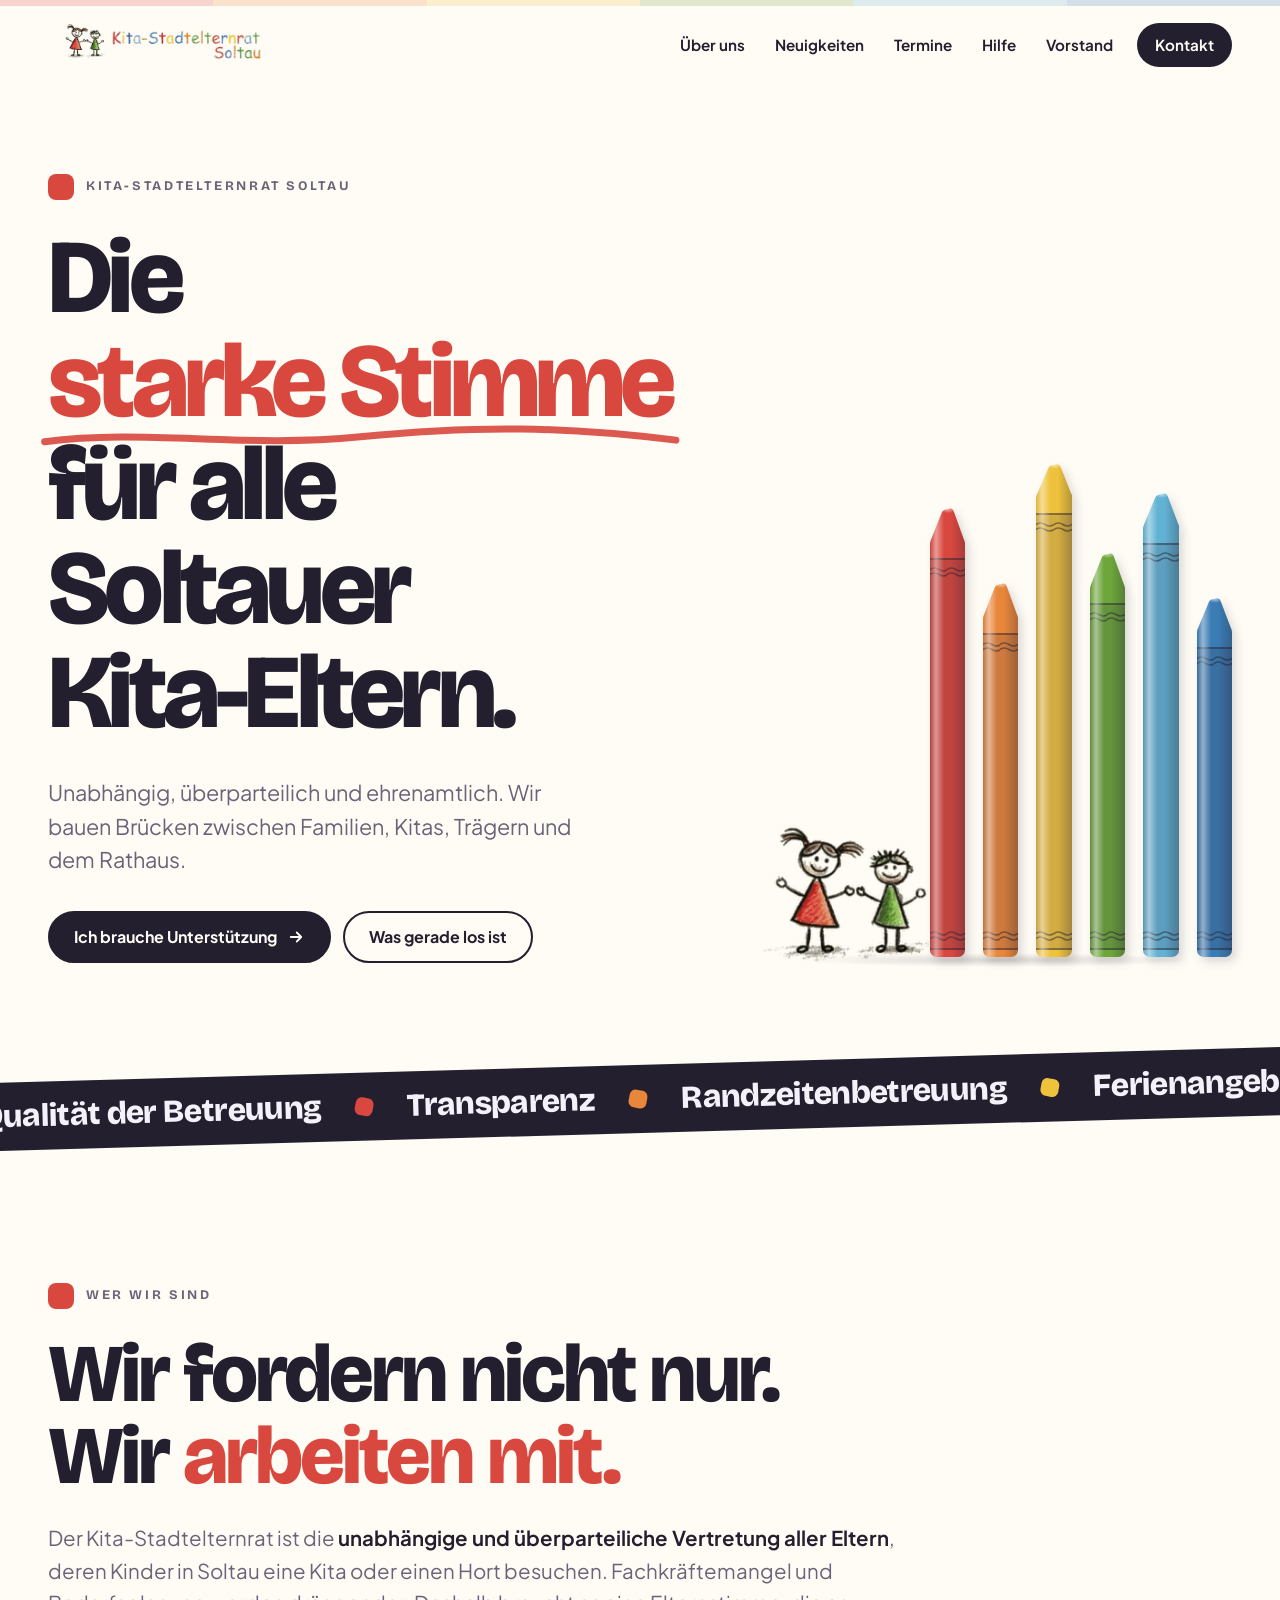
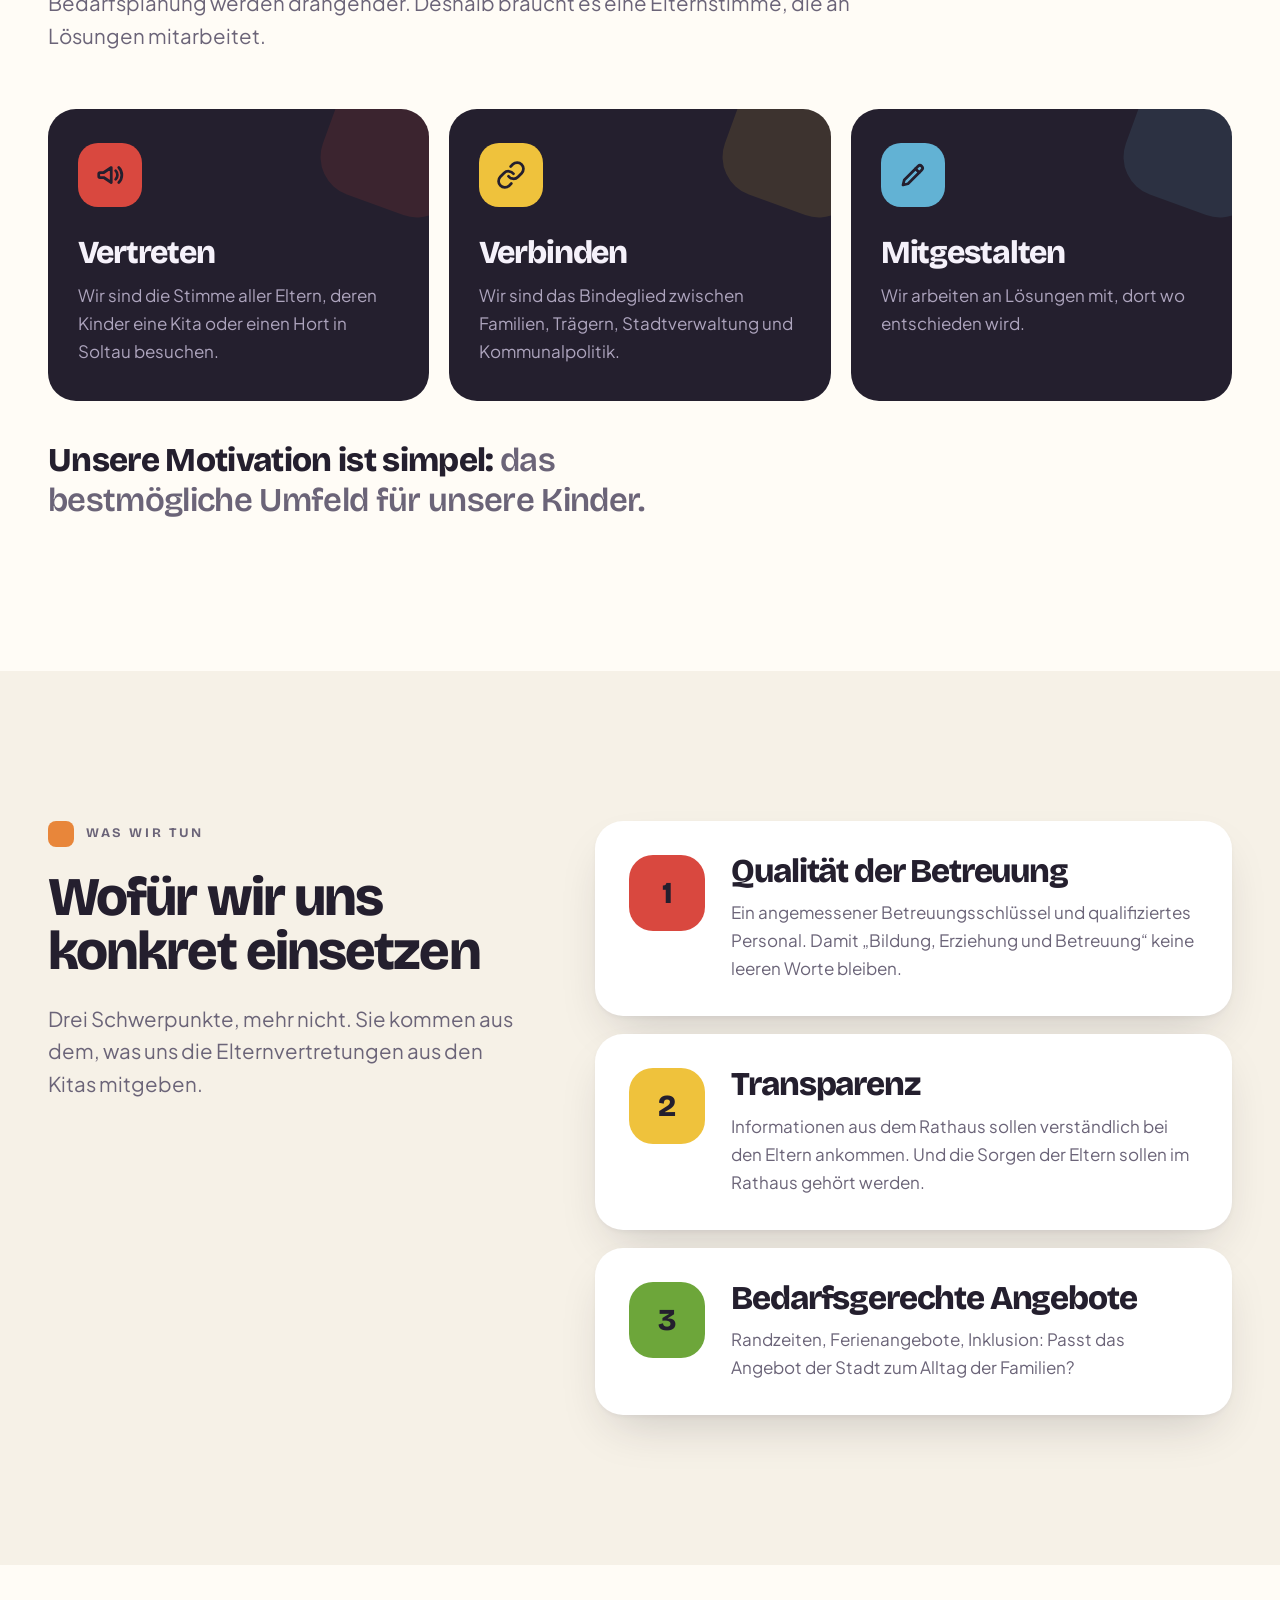
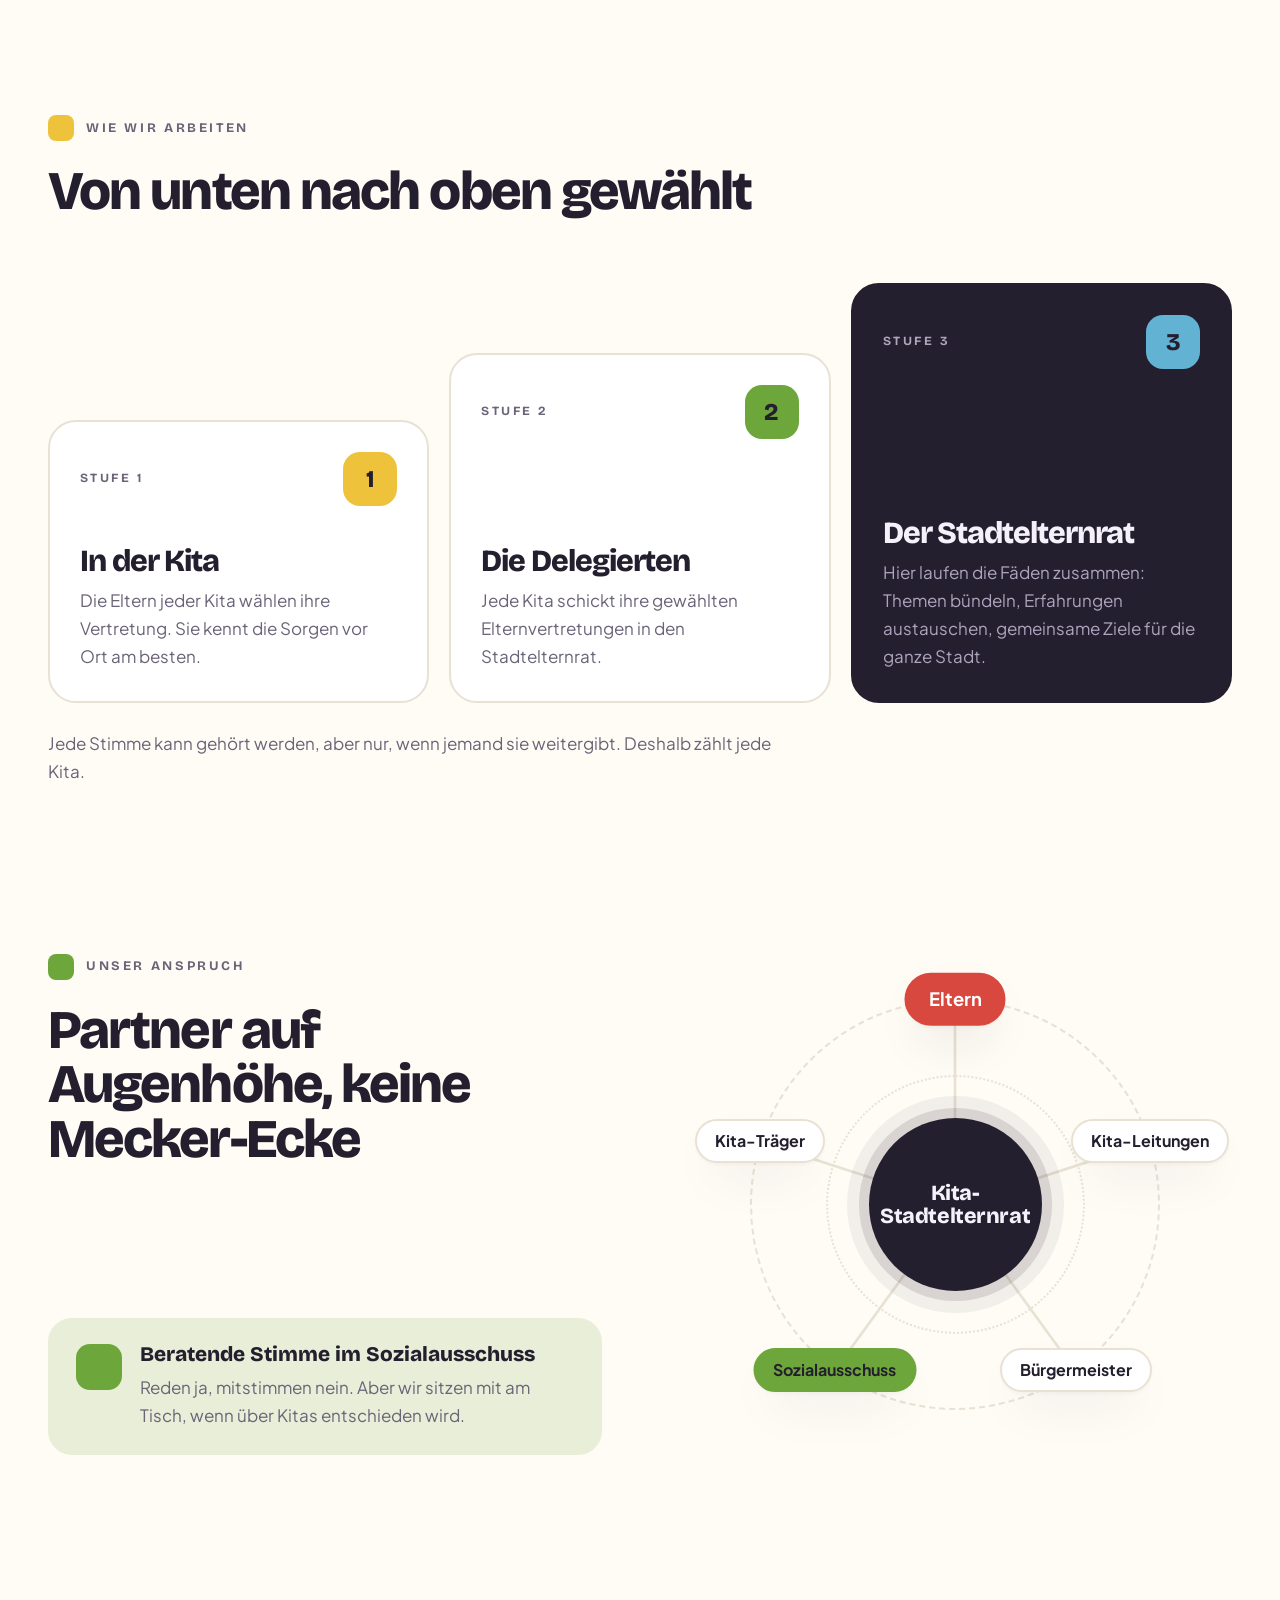
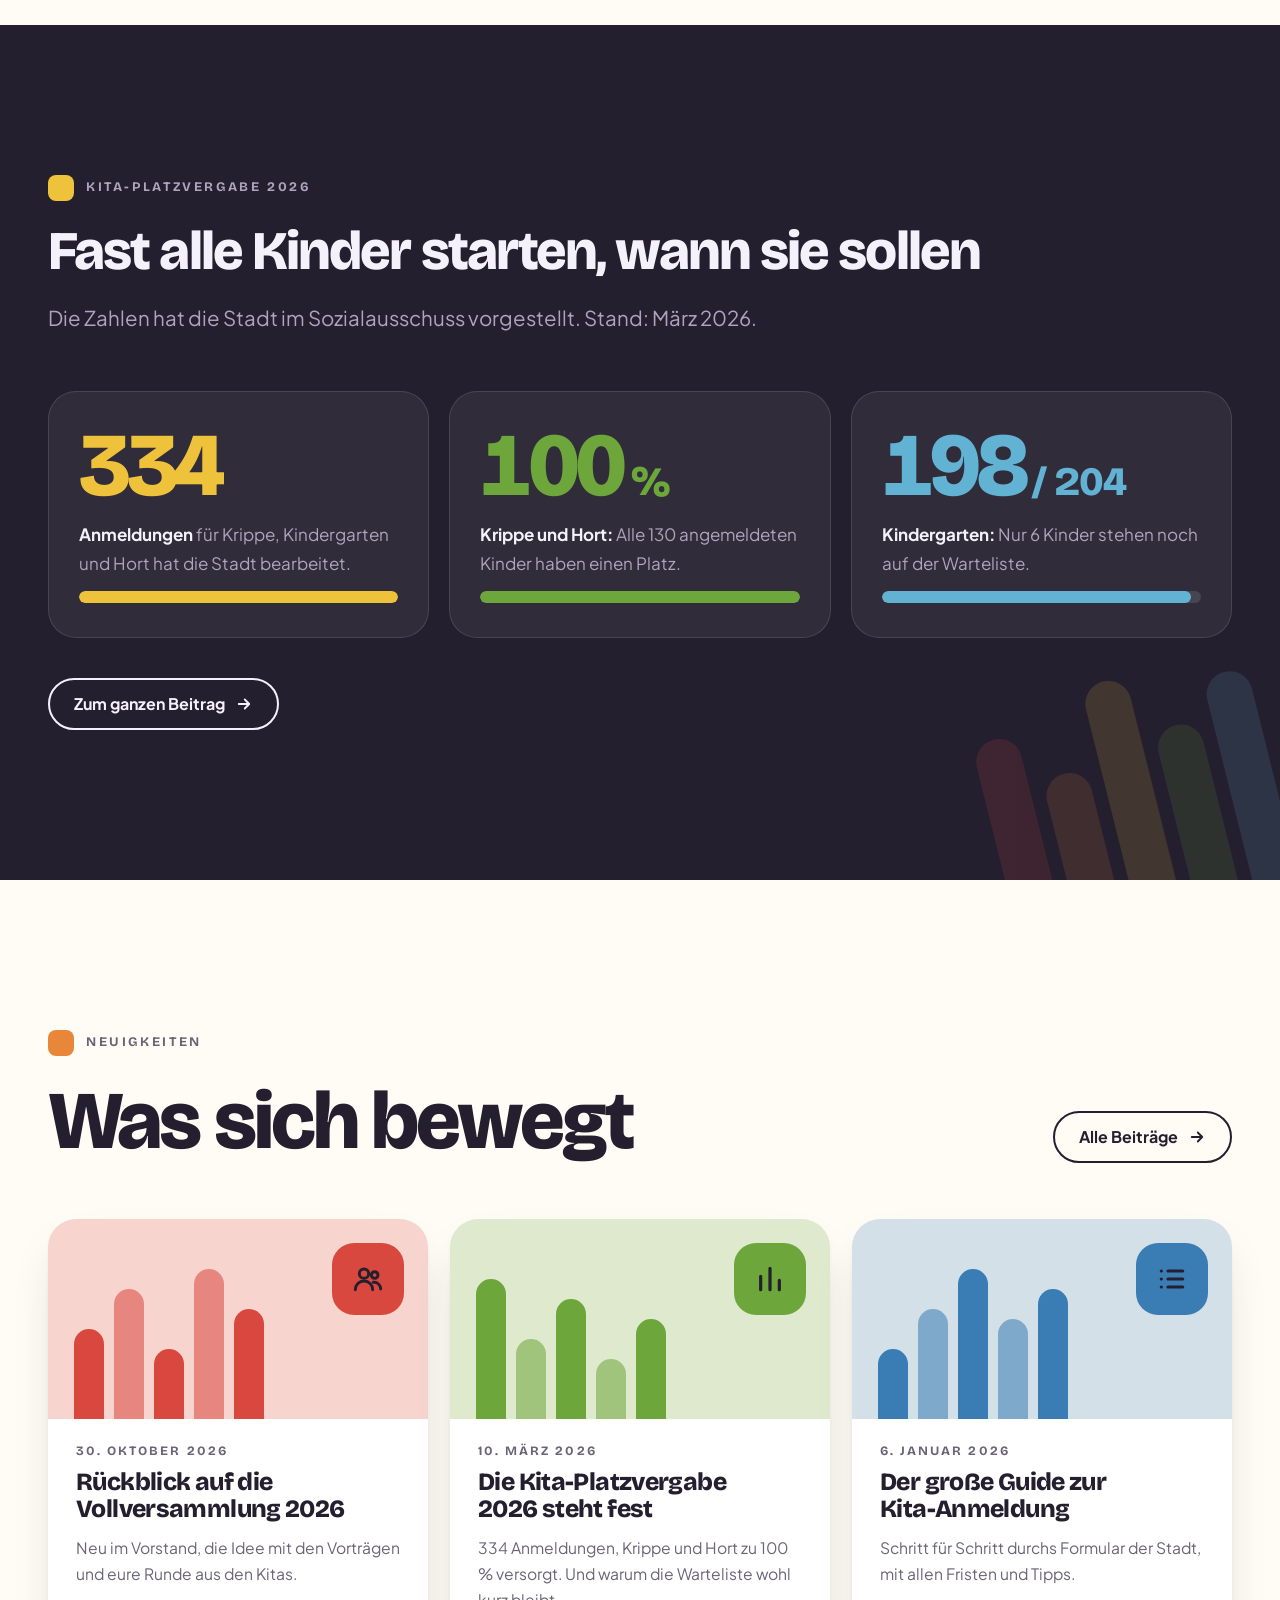
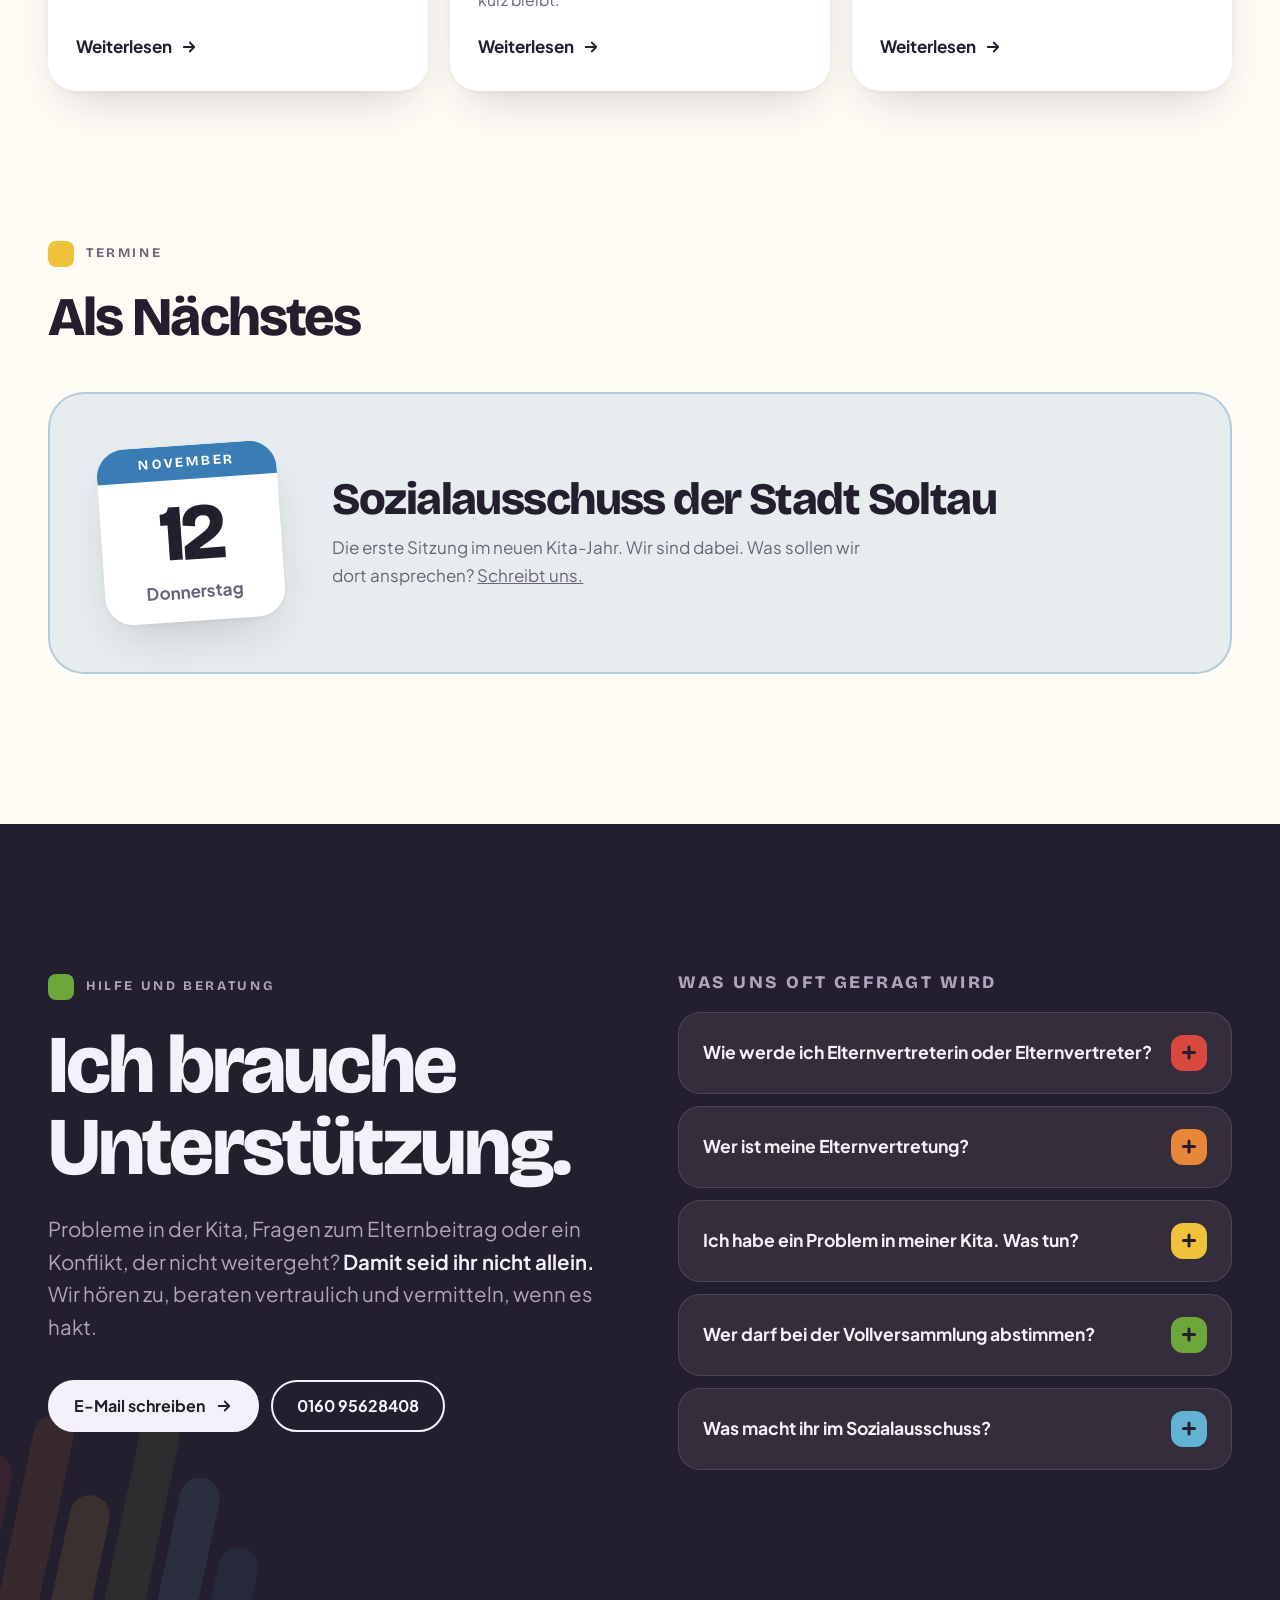
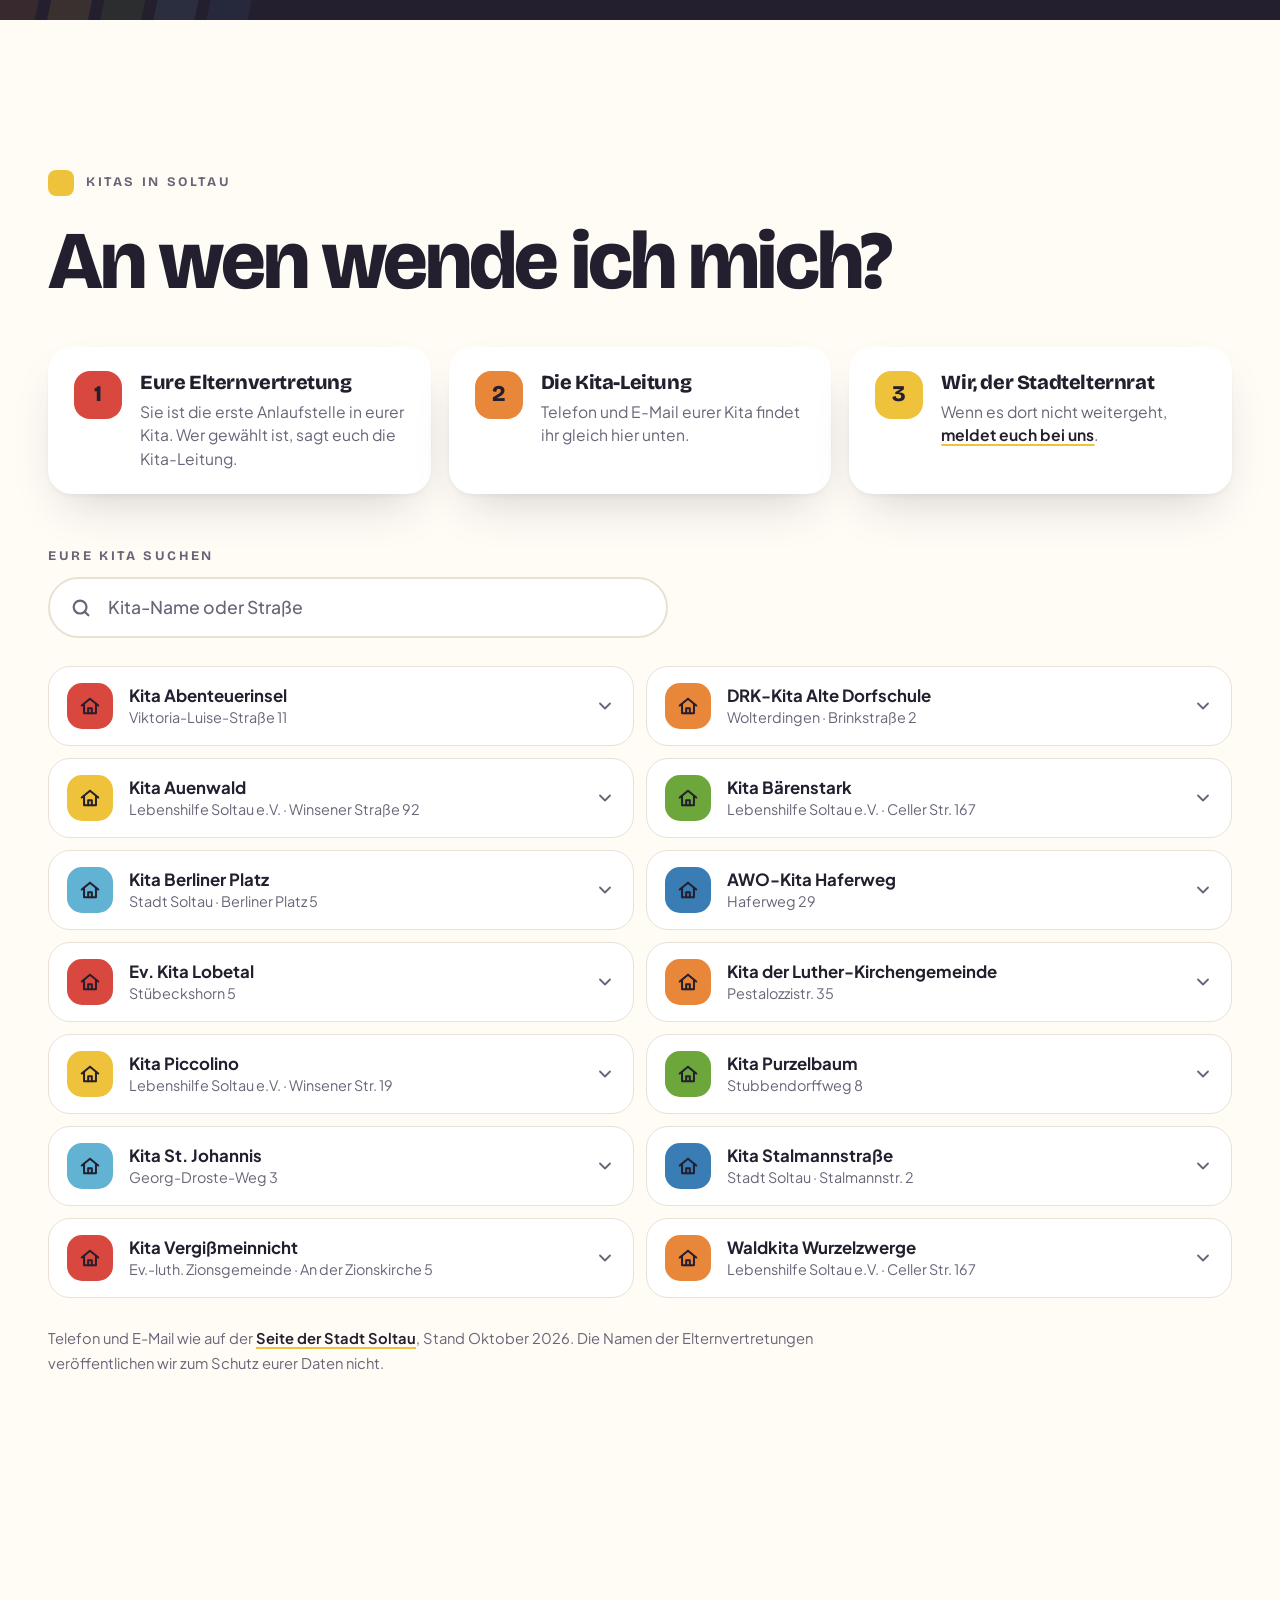
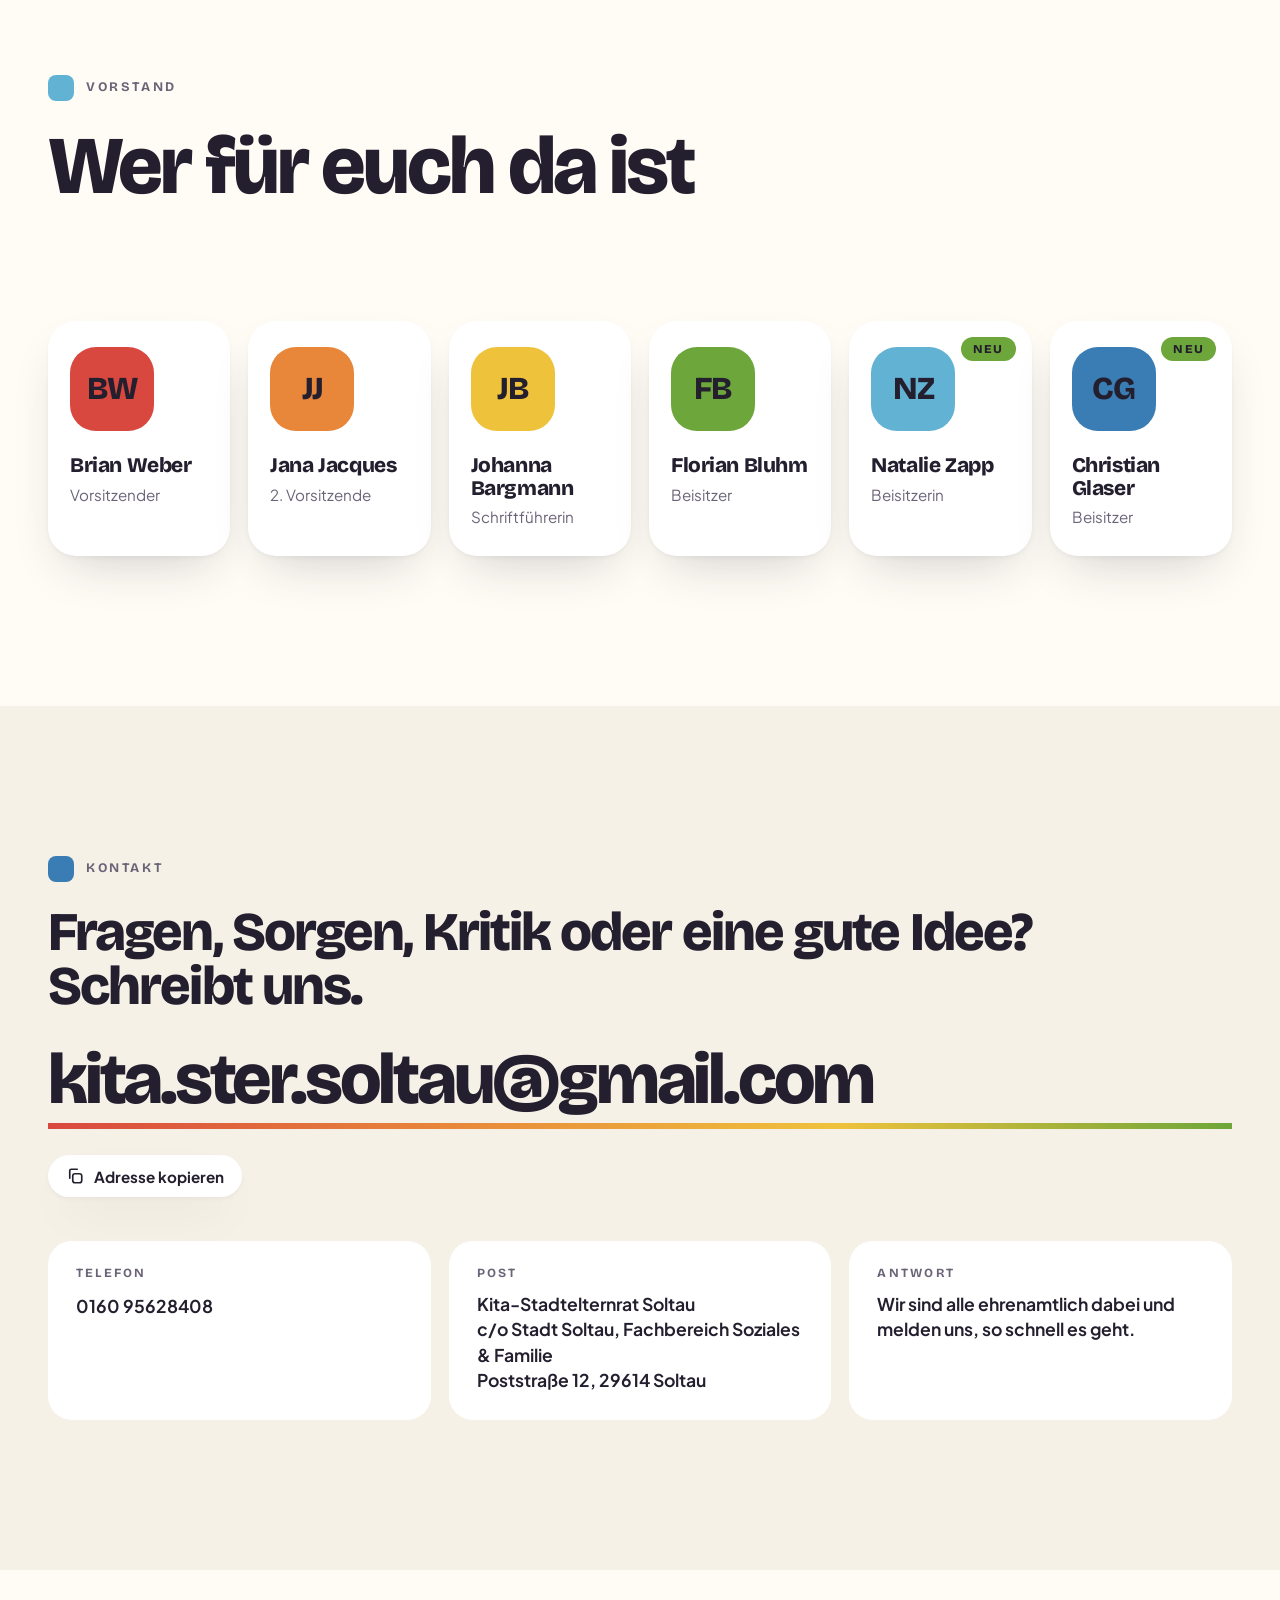
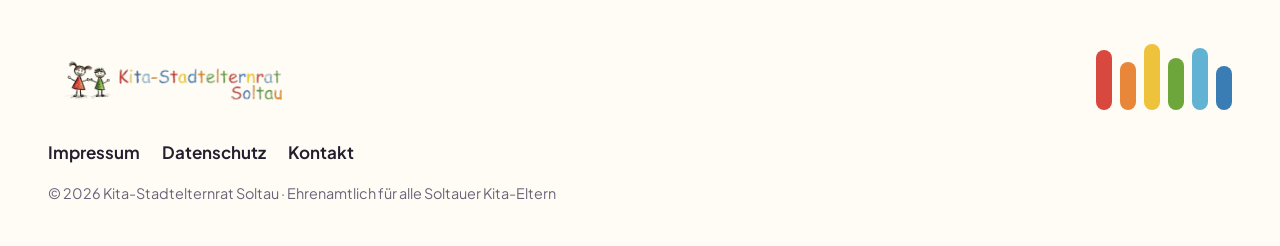
==== commit 5770433e: "Sozialausschuss-Vertretung erst nach dem Beschluss der Stadt nennen Co-Authored-By: Claude Opus 5.5 " ====
--- a/index.html
+++ b/index.html
@@ -361,7 +361,7 @@
         </details>
         <details class="frage zeigen" style="--c: var(--hellblau); --n: 4">
           <summary>Was macht ihr im Sozialausschuss? <i aria-hidden="true"></i></summary>
-          <div class="frage-antwort"><p>Wir haben dort eine beratende Stimme: reden ja, mitstimmen nein. Aber wir sitzen mit am Tisch, wenn über Kitas entschieden wird. Künftig vertritt uns dort Natalie Zapp aus dem Vorstand. Kann sie nicht, geht Christian Glaser für sie hin.</p></div>
+          <div class="frage-antwort"><p>Wir haben dort eine beratende Stimme: reden ja, mitstimmen nein. Aber wir sitzen mit am Tisch, wenn über Kitas entschieden wird.</p></div>
         </details>
       </div>
     </div>
@@ -532,12 +532,12 @@
         <article class="person zeigen" style="--c: var(--hellblau); --n: 4">
           <span class="neu">Neu</span>
           <div class="person-zeichen" aria-hidden="true">NZ</div>
-          <h3>Natalie Zapp</h3><p>Beisitzerin, vertritt uns im Sozialausschuss</p>
+          <h3>Natalie Zapp</h3><p>Beisitzerin</p>
         </article>
         <article class="person zeigen" style="--c: var(--blau); --n: 5">
           <span class="neu">Neu</span>
           <div class="person-zeichen" aria-hidden="true">CG</div>
-          <h3>Christian Glaser</h3><p>Beisitzer, vertritt Natalie im Sozialausschuss</p>
+          <h3>Christian Glaser</h3><p>Beisitzer</p>
         </article>
       </div>
     </div>
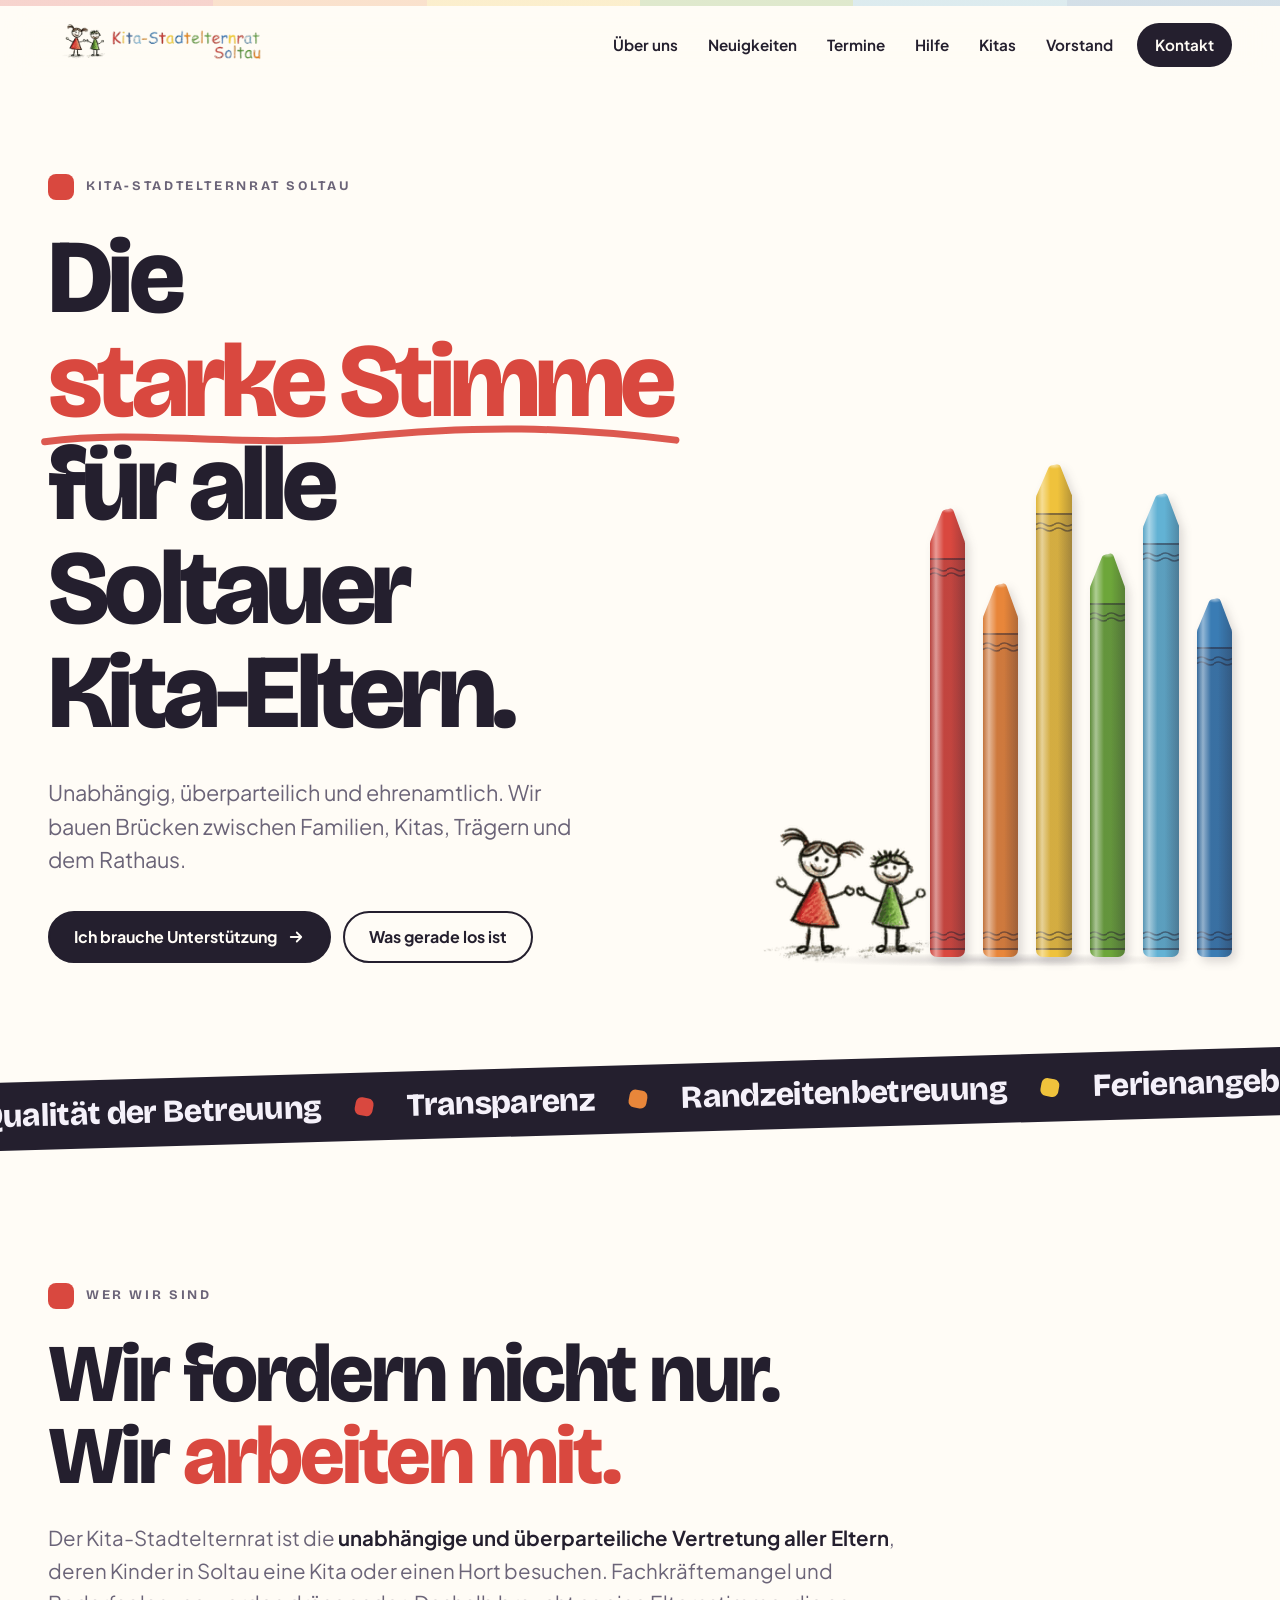
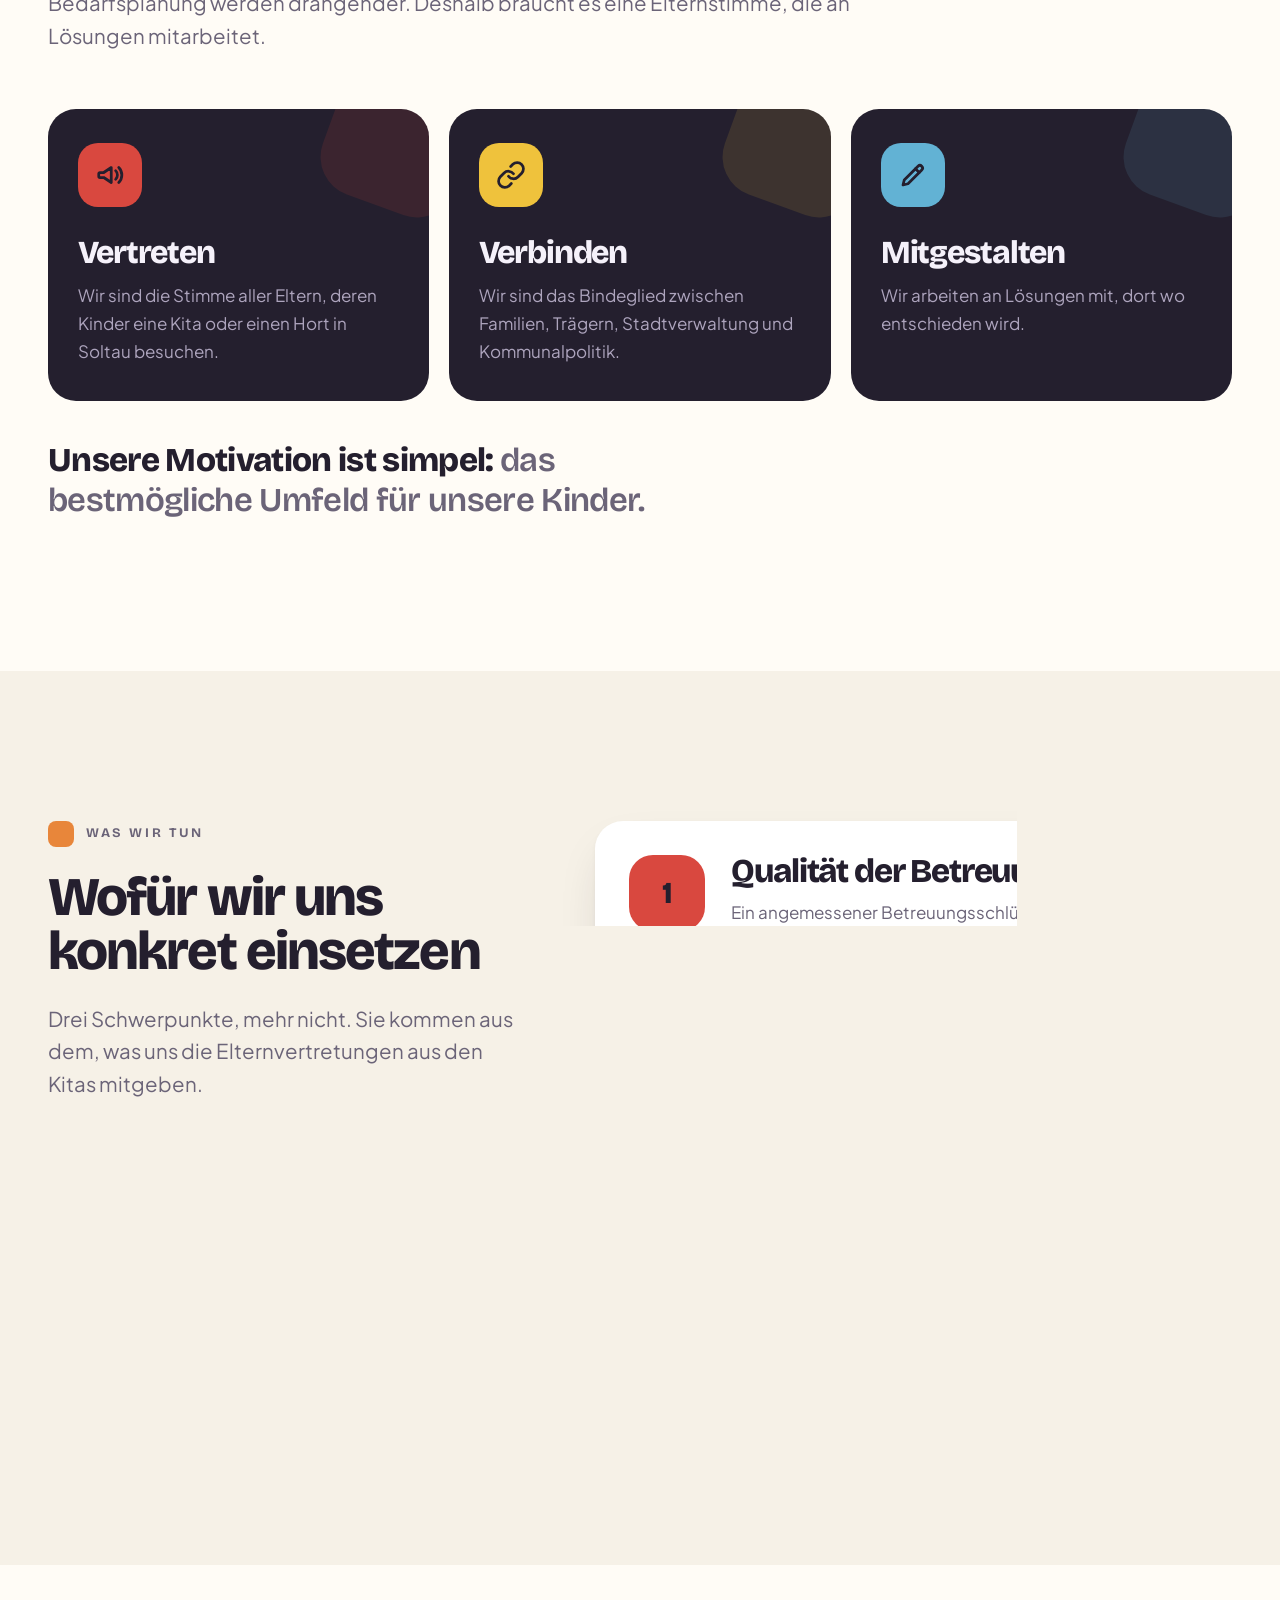
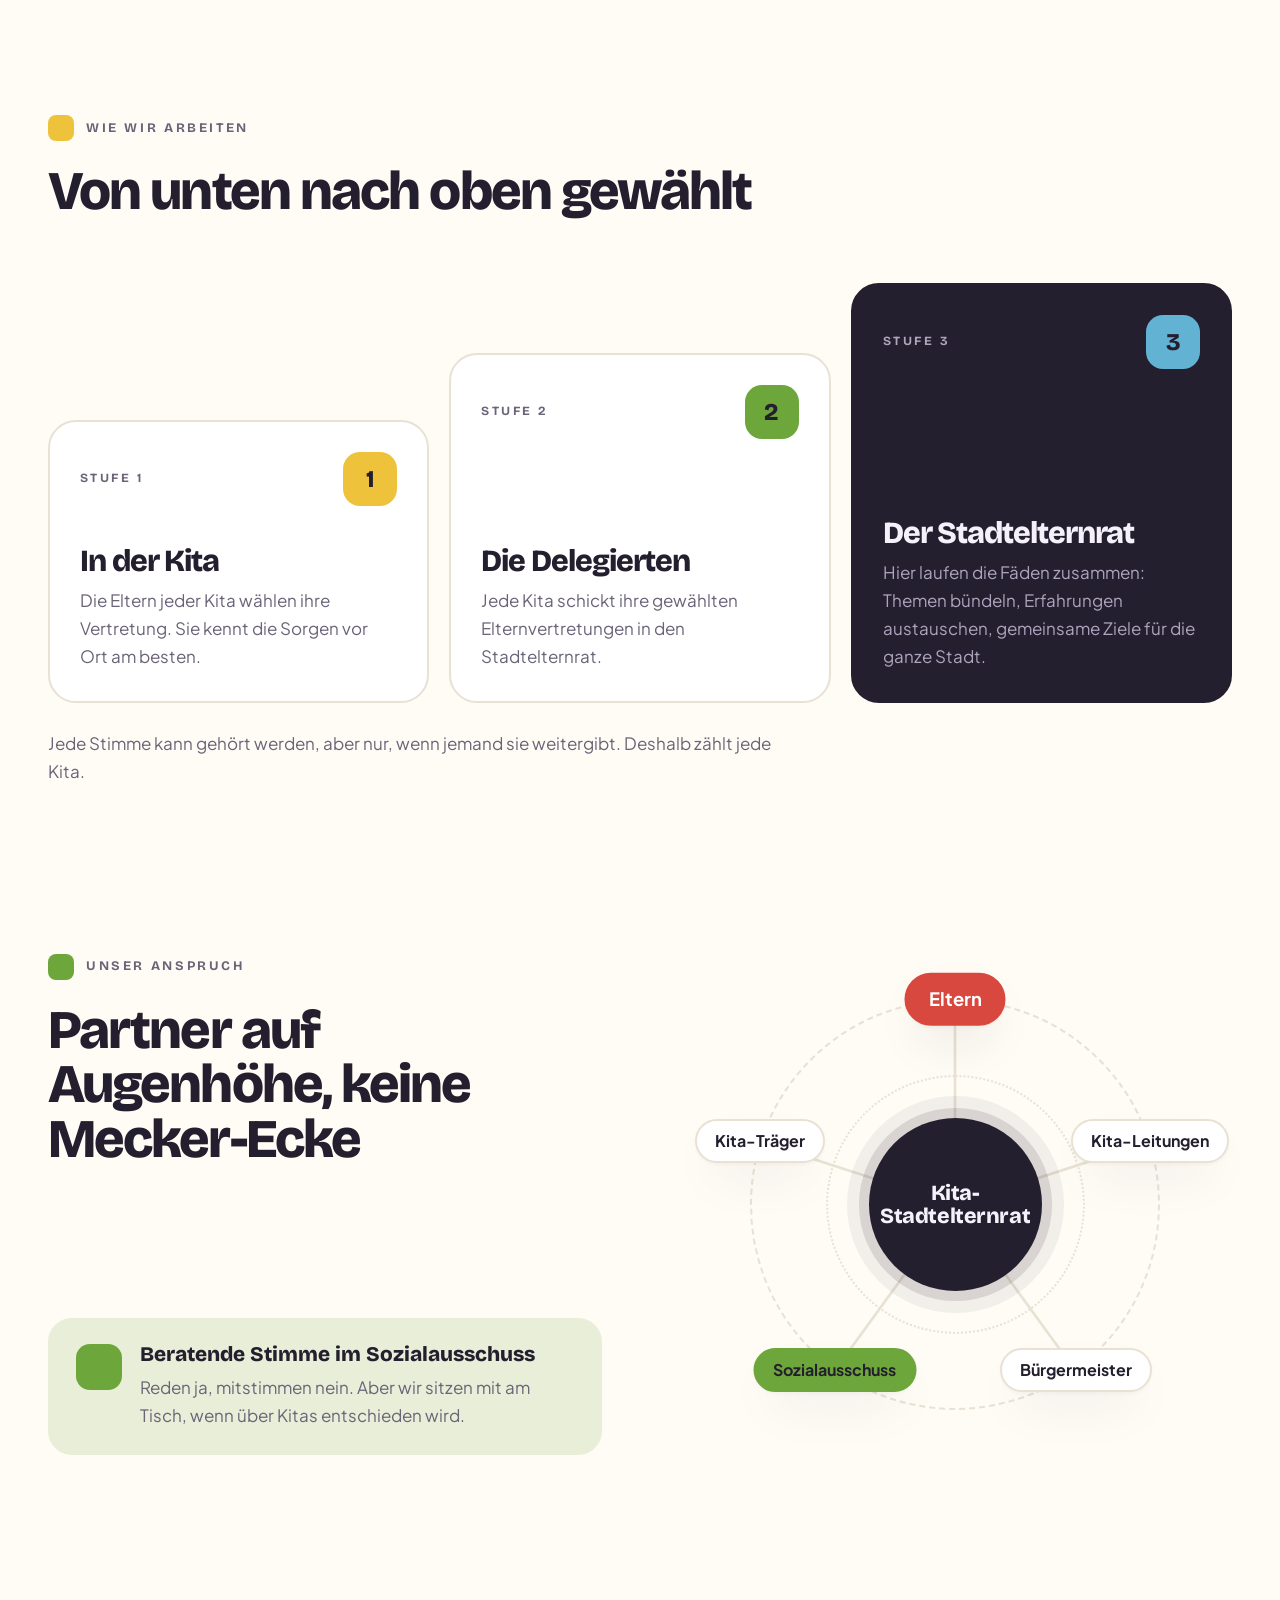
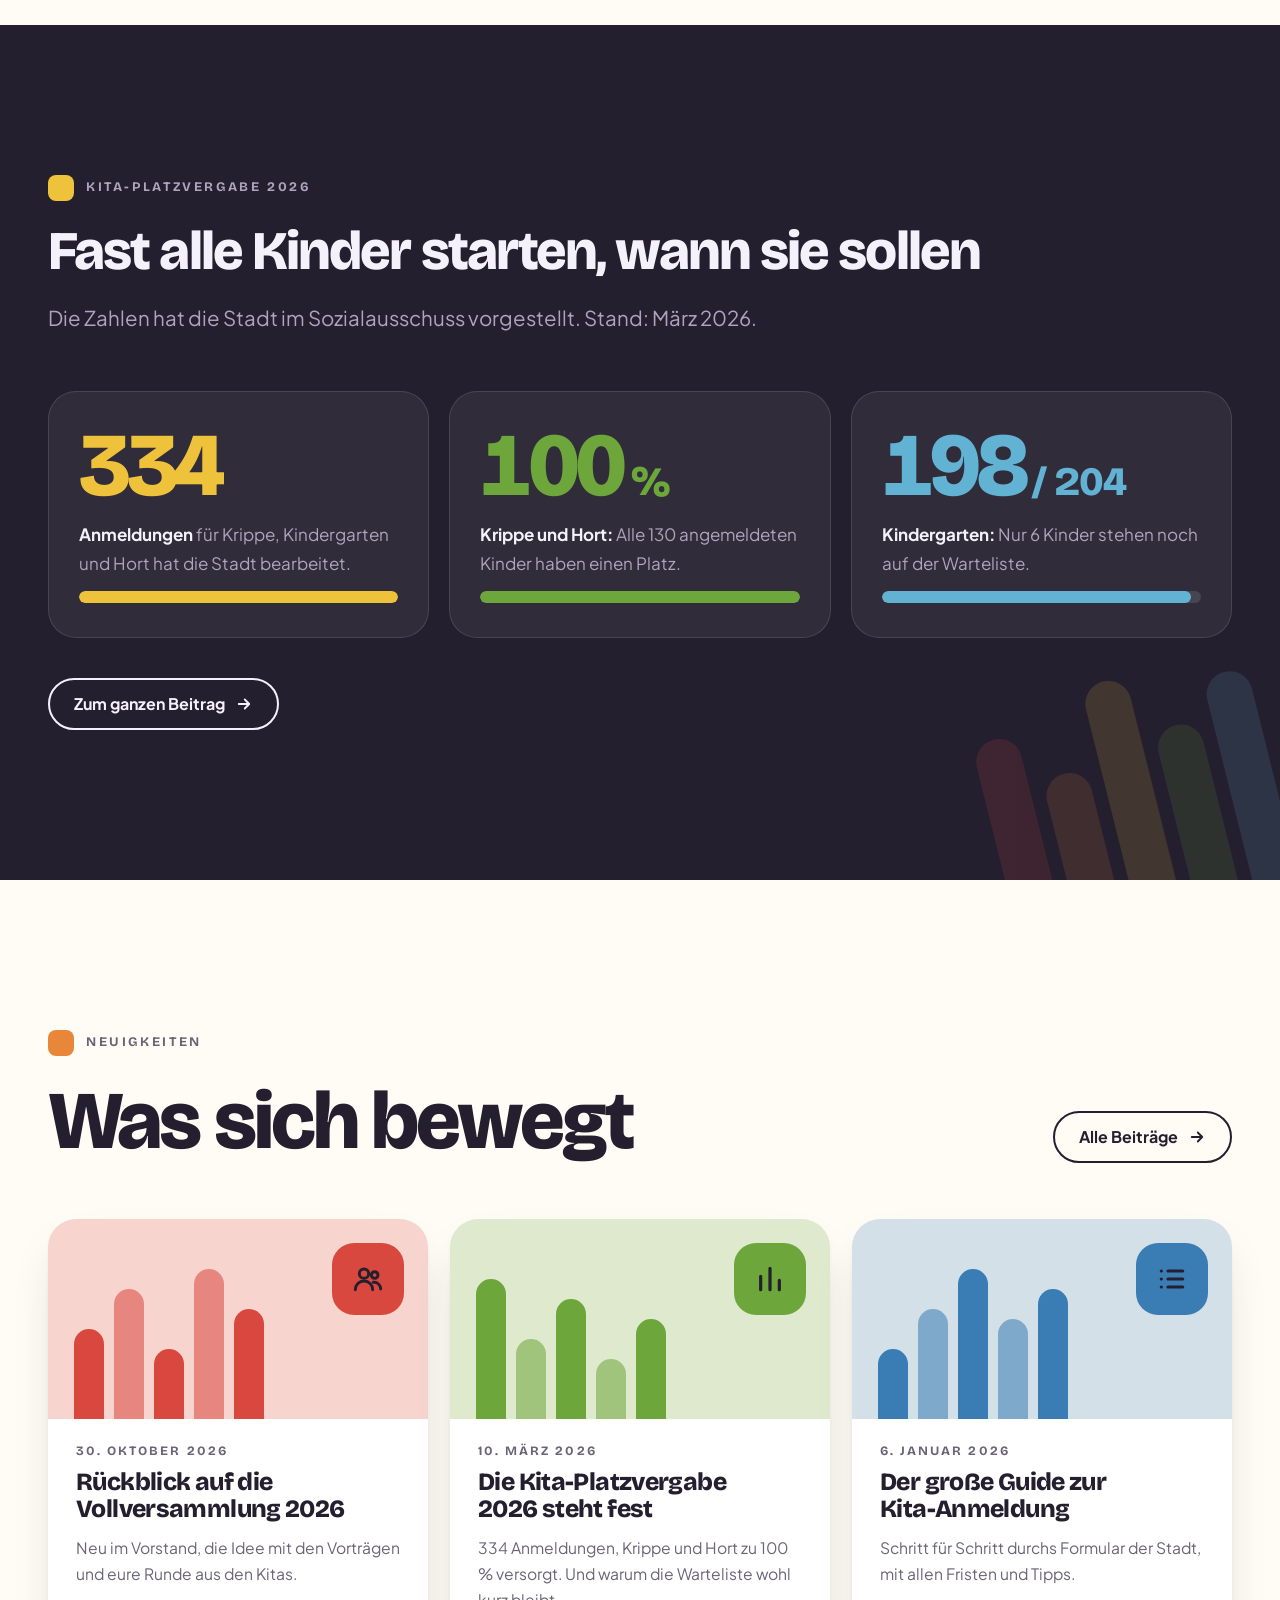
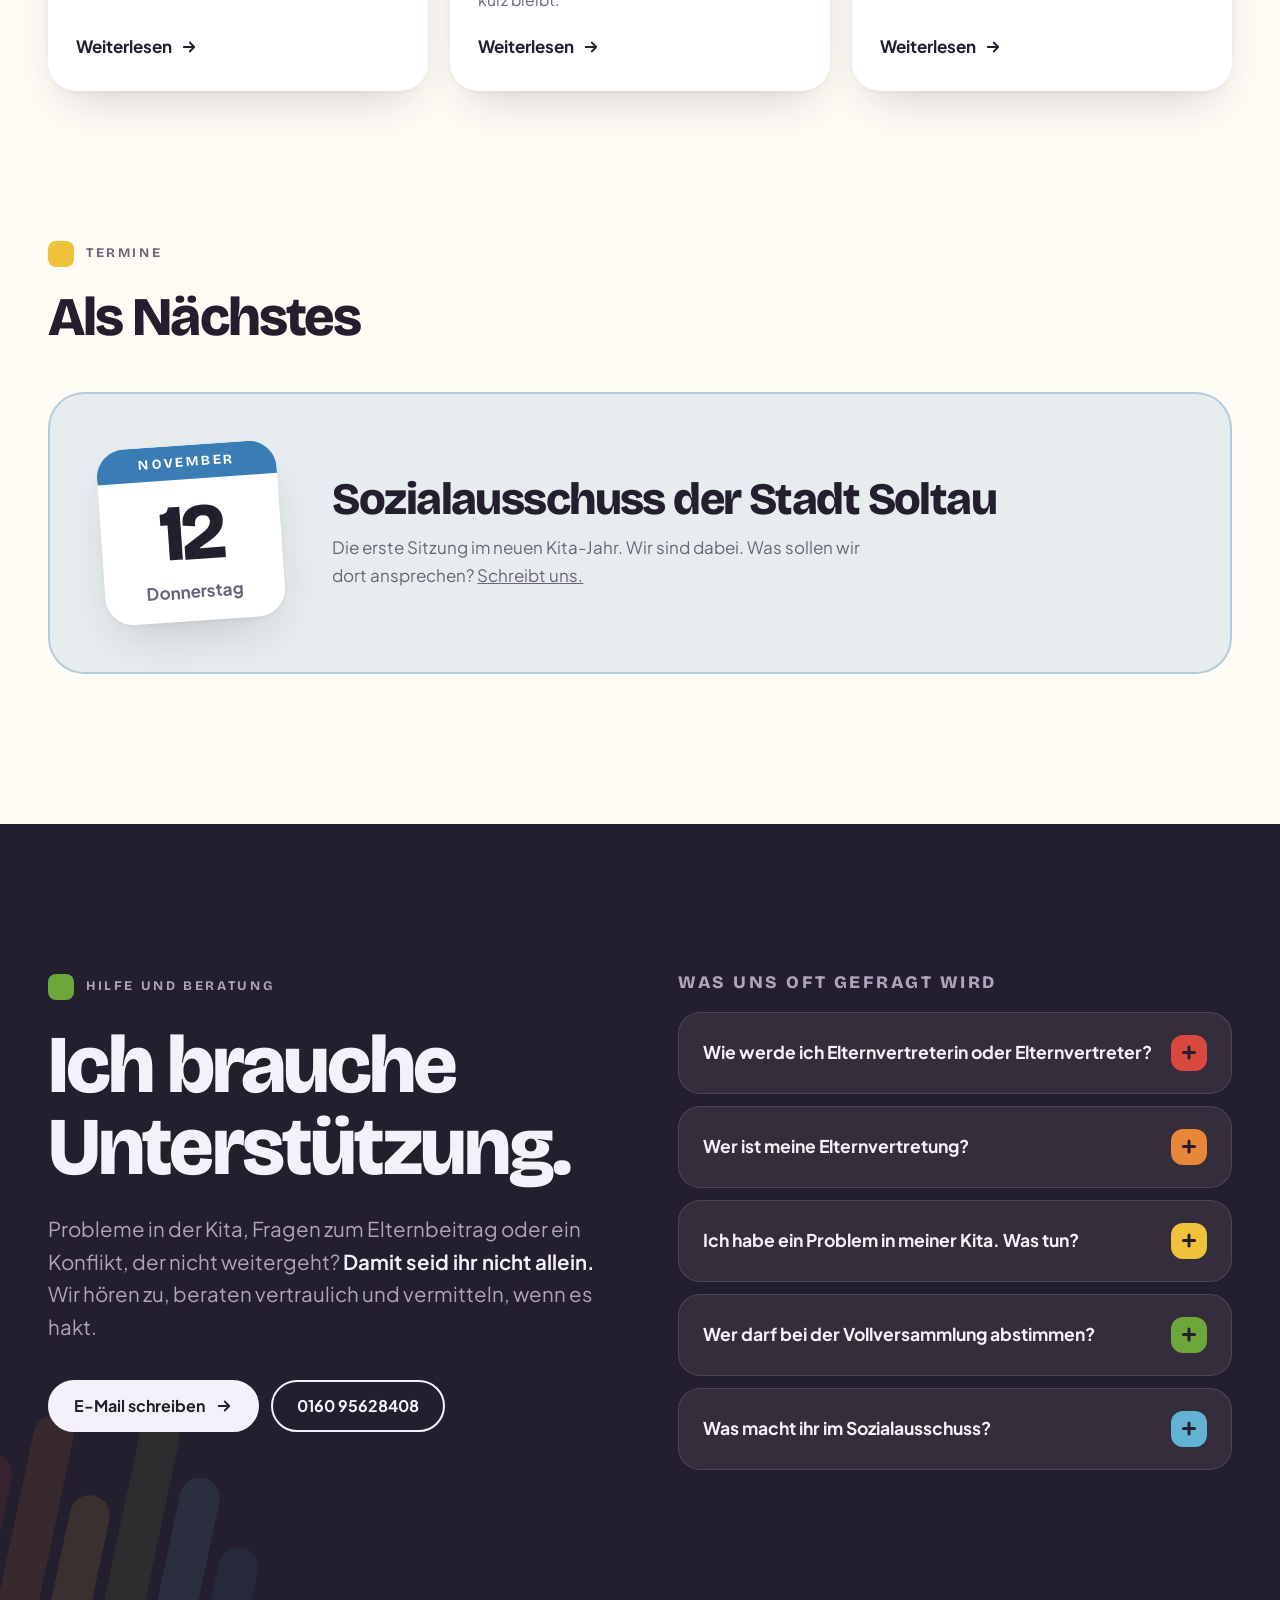
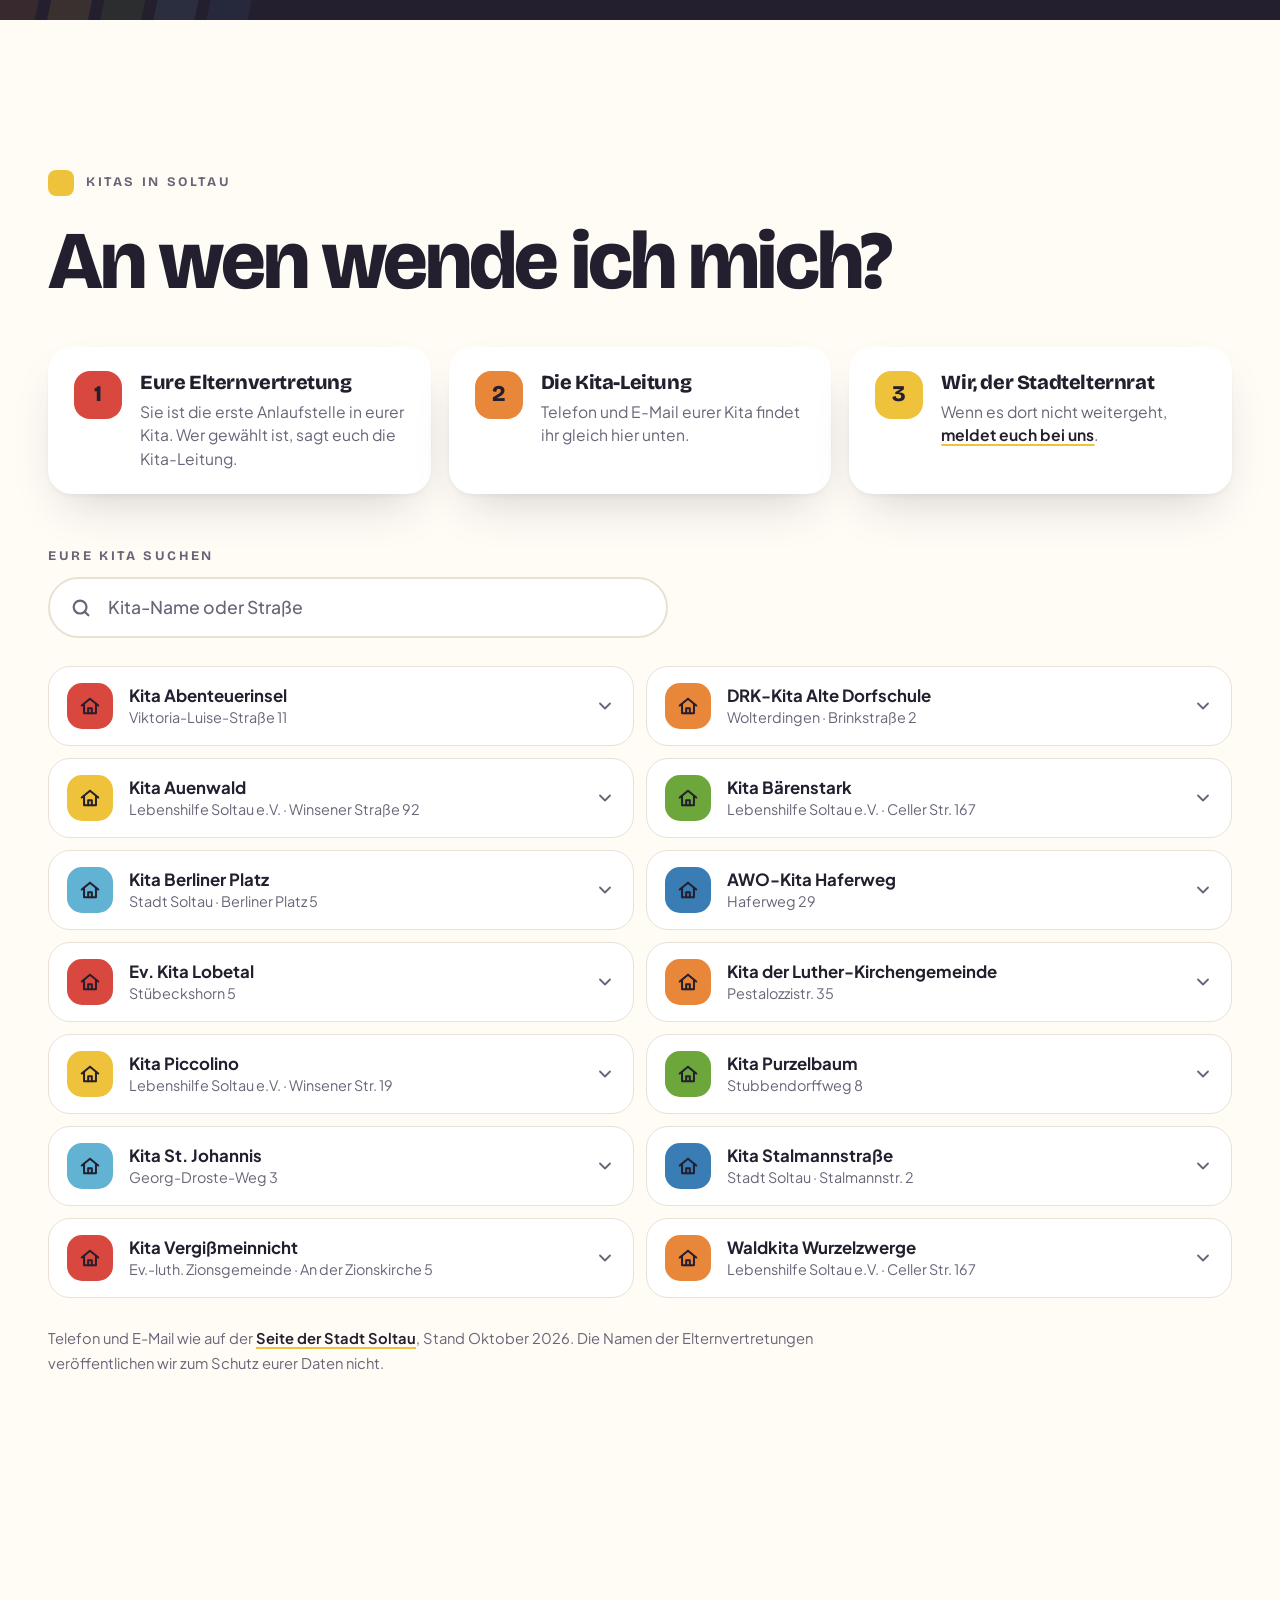
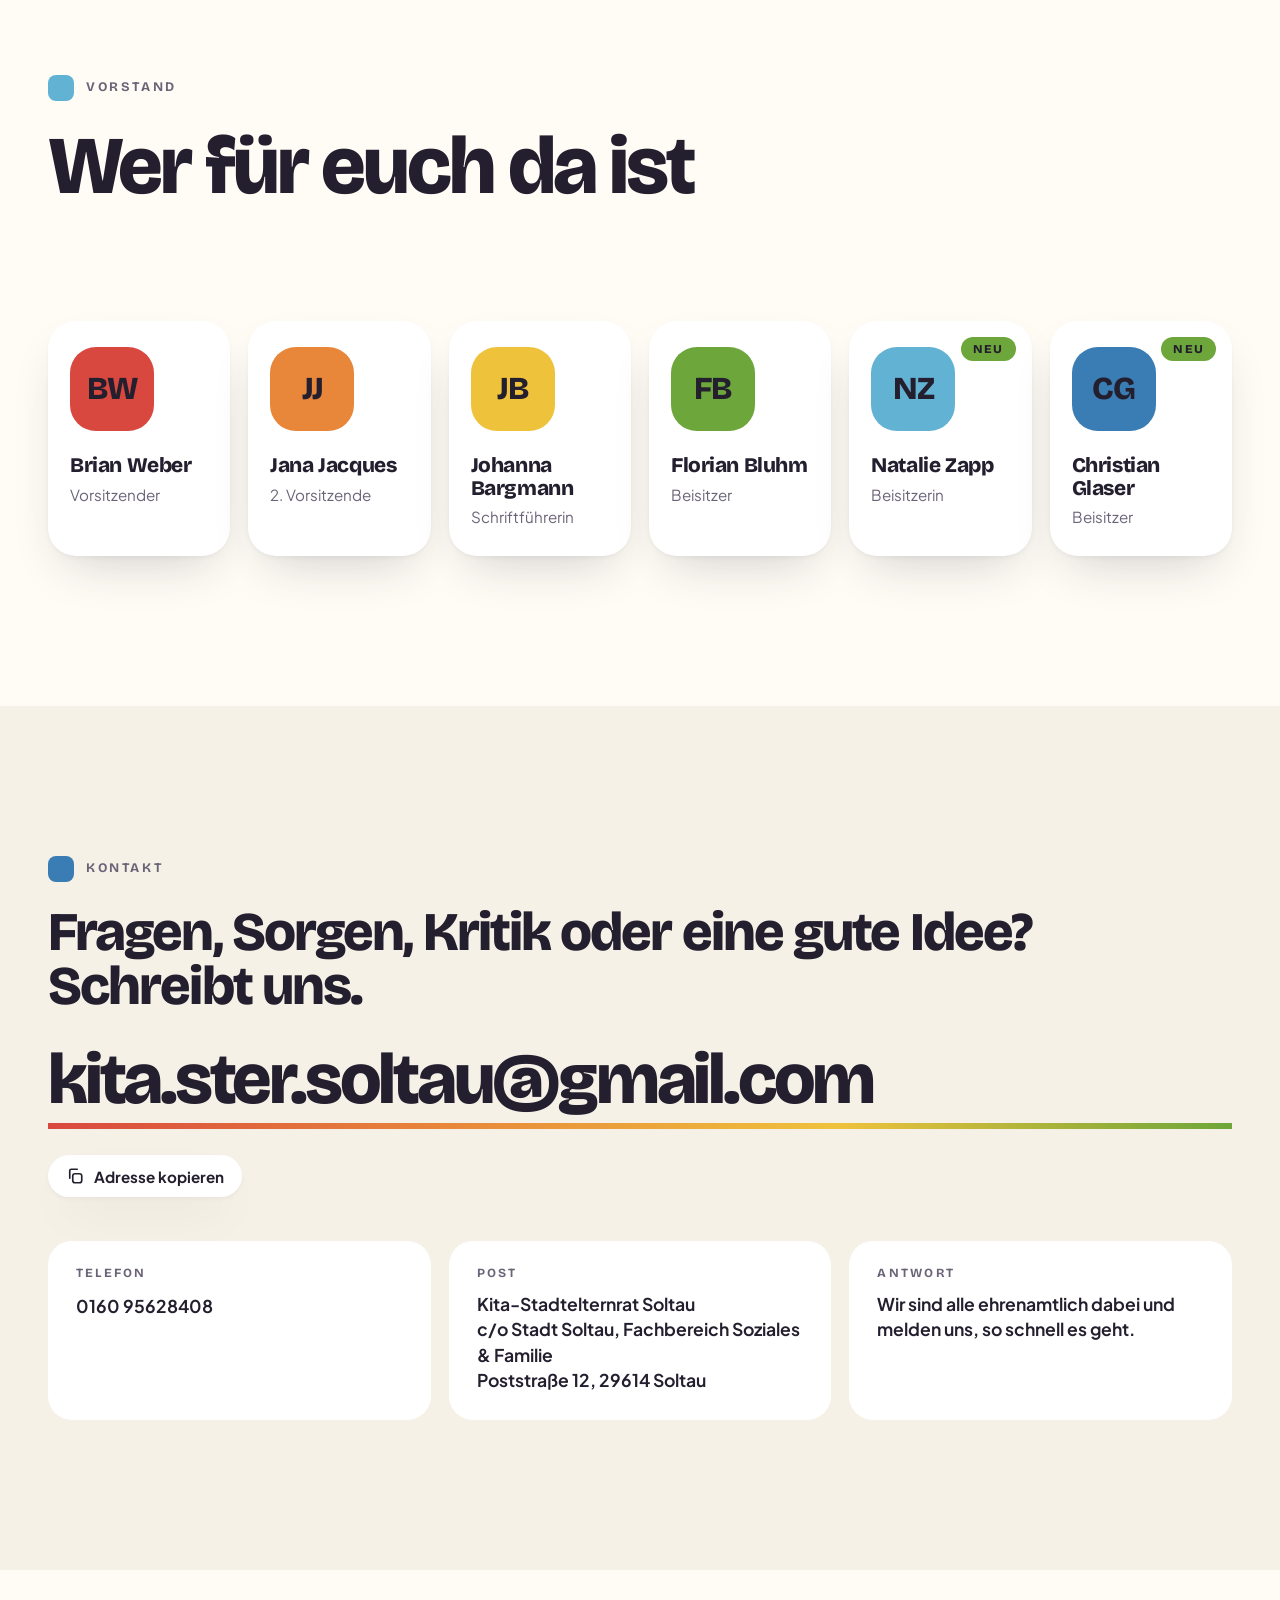
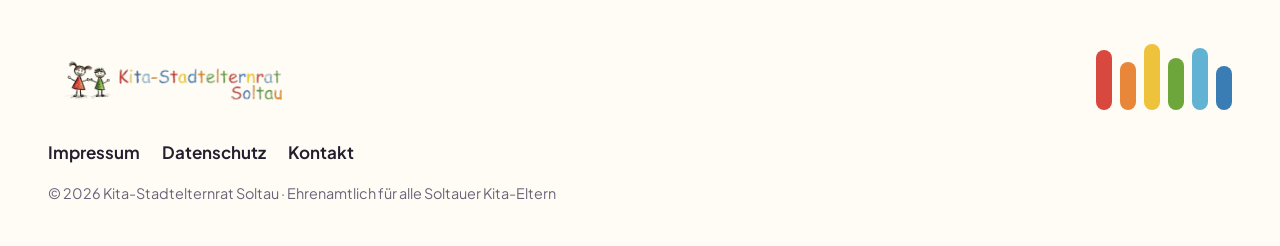
==== commit 7c427b5c: "Kitas im Menü, auf allen Seiten Co-Authored-By: Claude Opus 5.5 <noreply@anthropic.com>" ====
--- a/index.html
+++ b/index.html
@@ -33,6 +33,7 @@
       <a href="#neuigkeiten" style="--c: var(--orange)">Neuigkeiten</a>
       <a href="#termine" style="--c: var(--gelb)">Termine</a>
       <a href="#hilfe" style="--c: var(--gruen)">Hilfe</a>
+      <a href="#kitas" style="--c: var(--gelb)">Kitas</a>
       <a href="#vorstand" style="--c: var(--hellblau)">Vorstand</a>
       <a class="knopf-klein" href="#kontakt" style="--c: var(--blau)">Kontakt</a>
     </nav>
--- a/css/stil.css
+++ b/css/stil.css
@@ -188,6 +188,7 @@
   .menue-offen .navi a:nth-child(4) { transition-delay: .3s; }
   .menue-offen .navi a:nth-child(5) { transition-delay: .35s; }
   .menue-offen .navi a:nth-child(6) { transition-delay: .4s; }
+  .menue-offen .navi a:nth-child(7) { transition-delay: .45s; }
   .menue-offen { overflow: hidden; }
 }
 
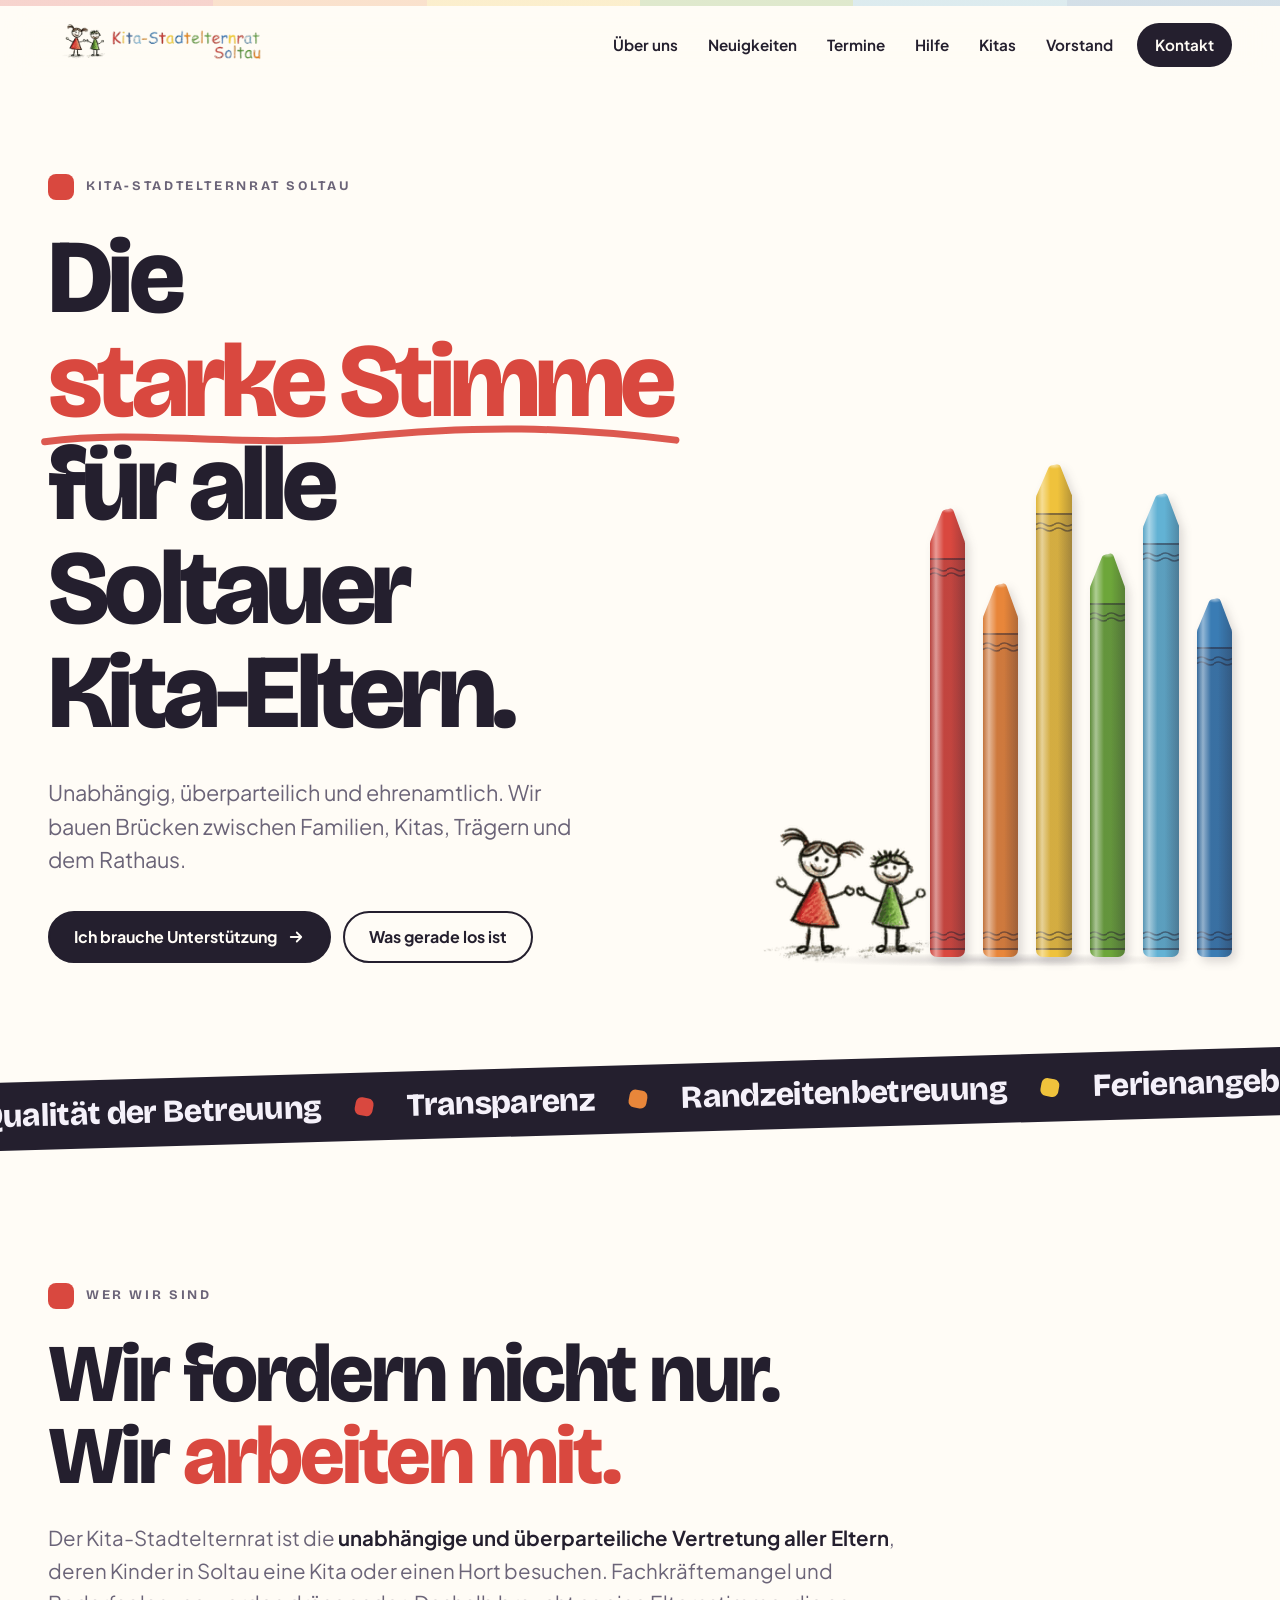
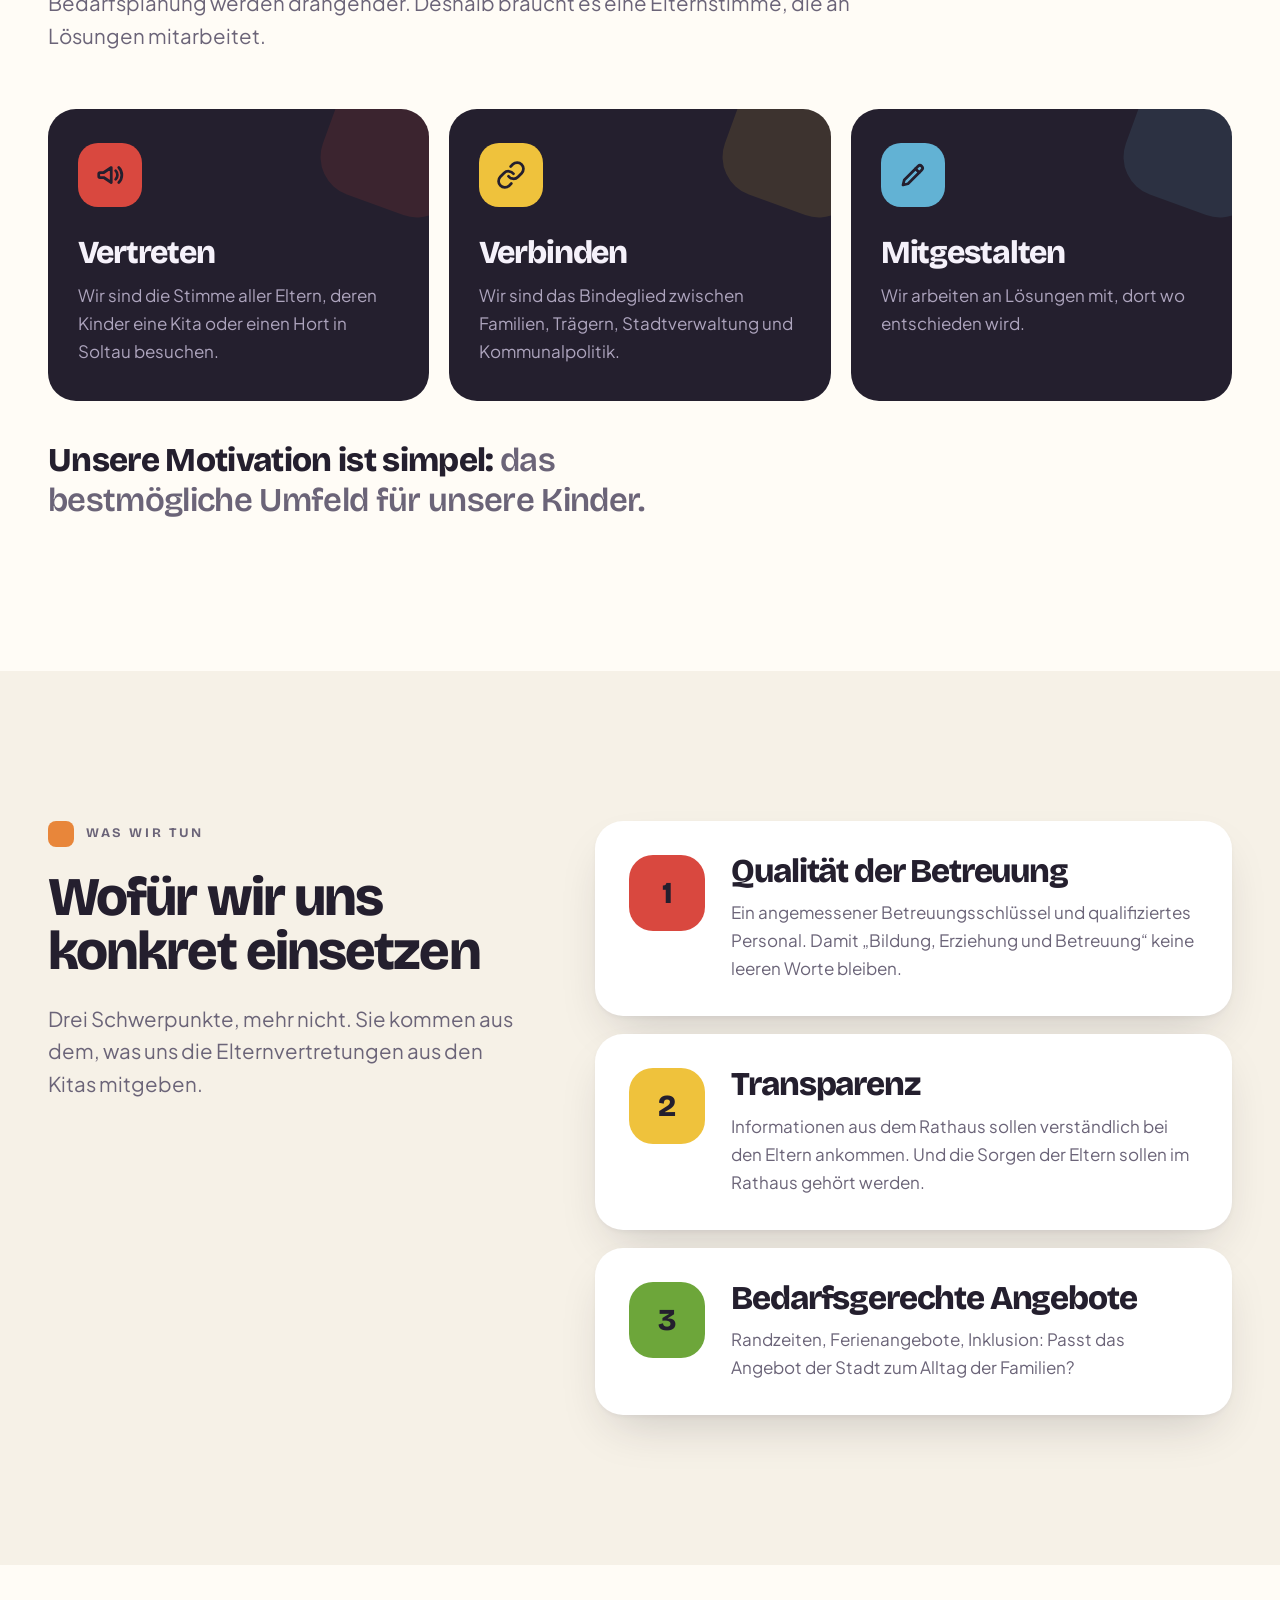
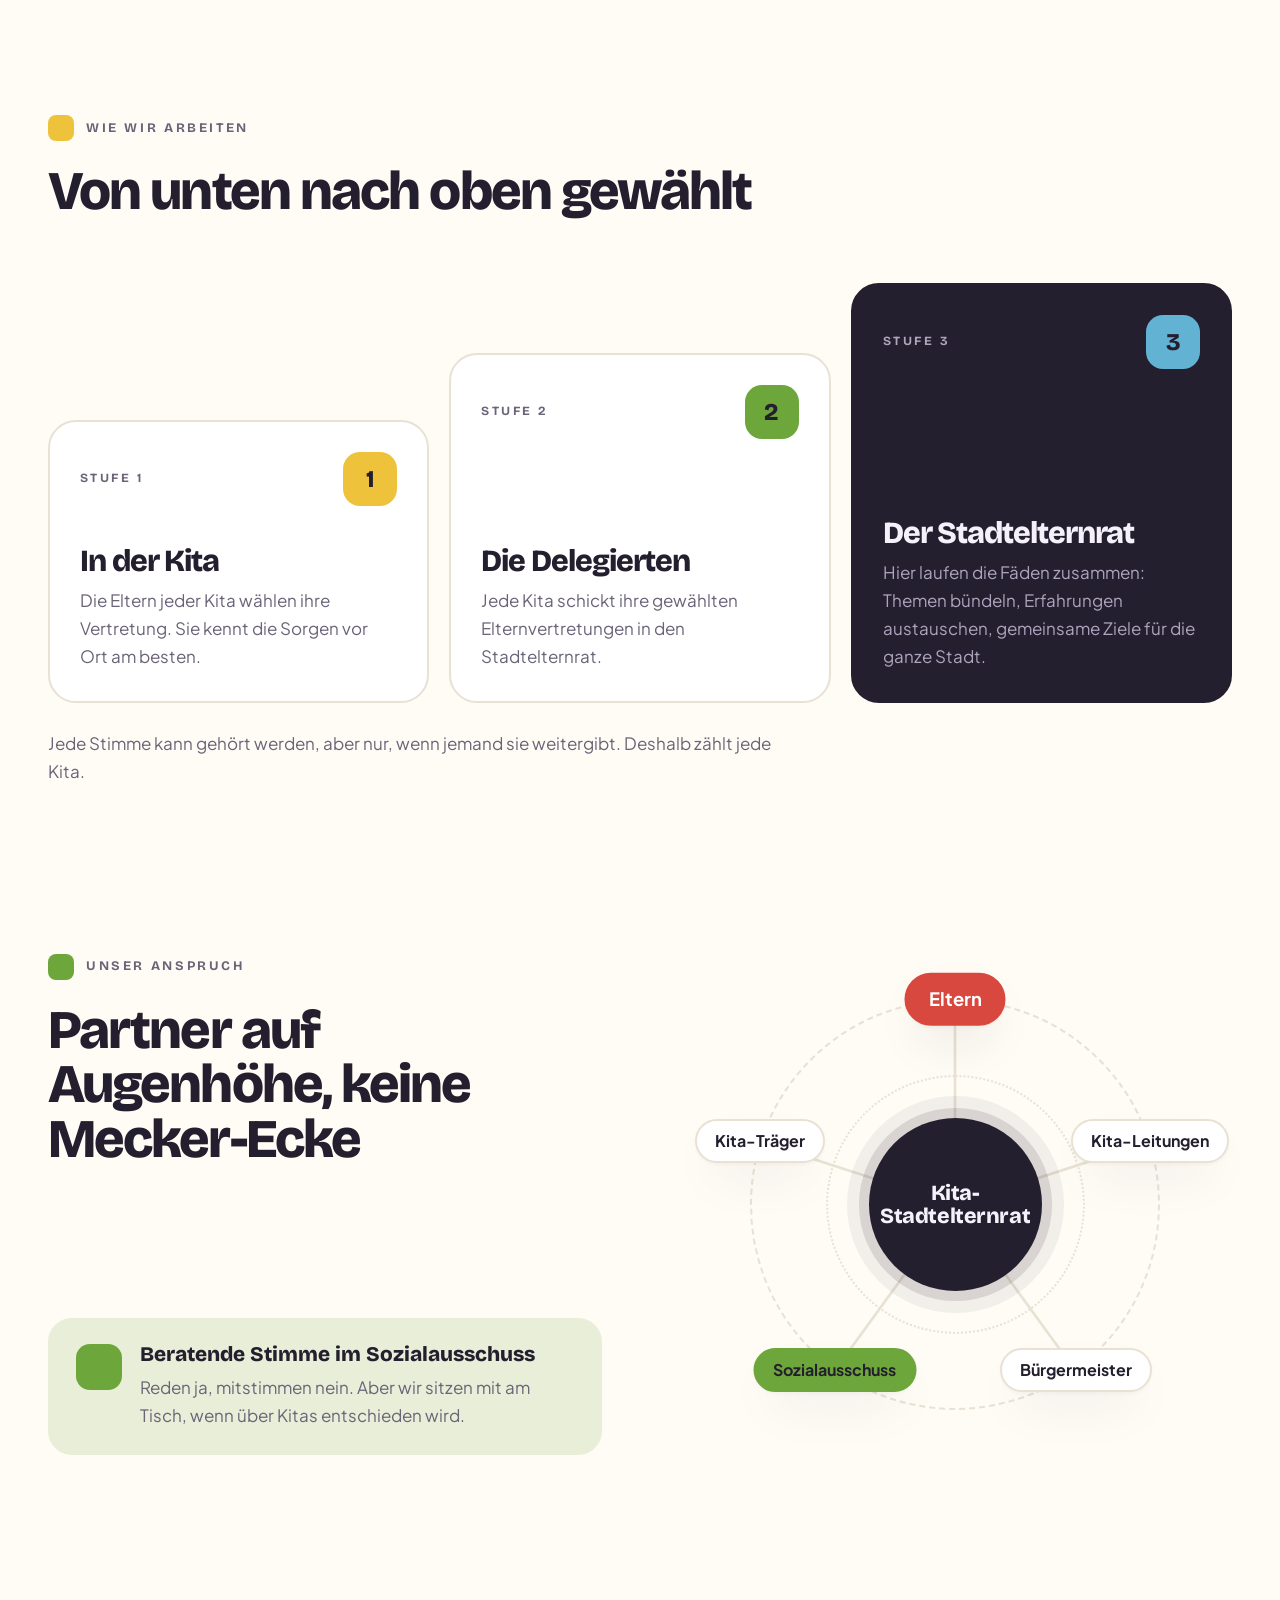
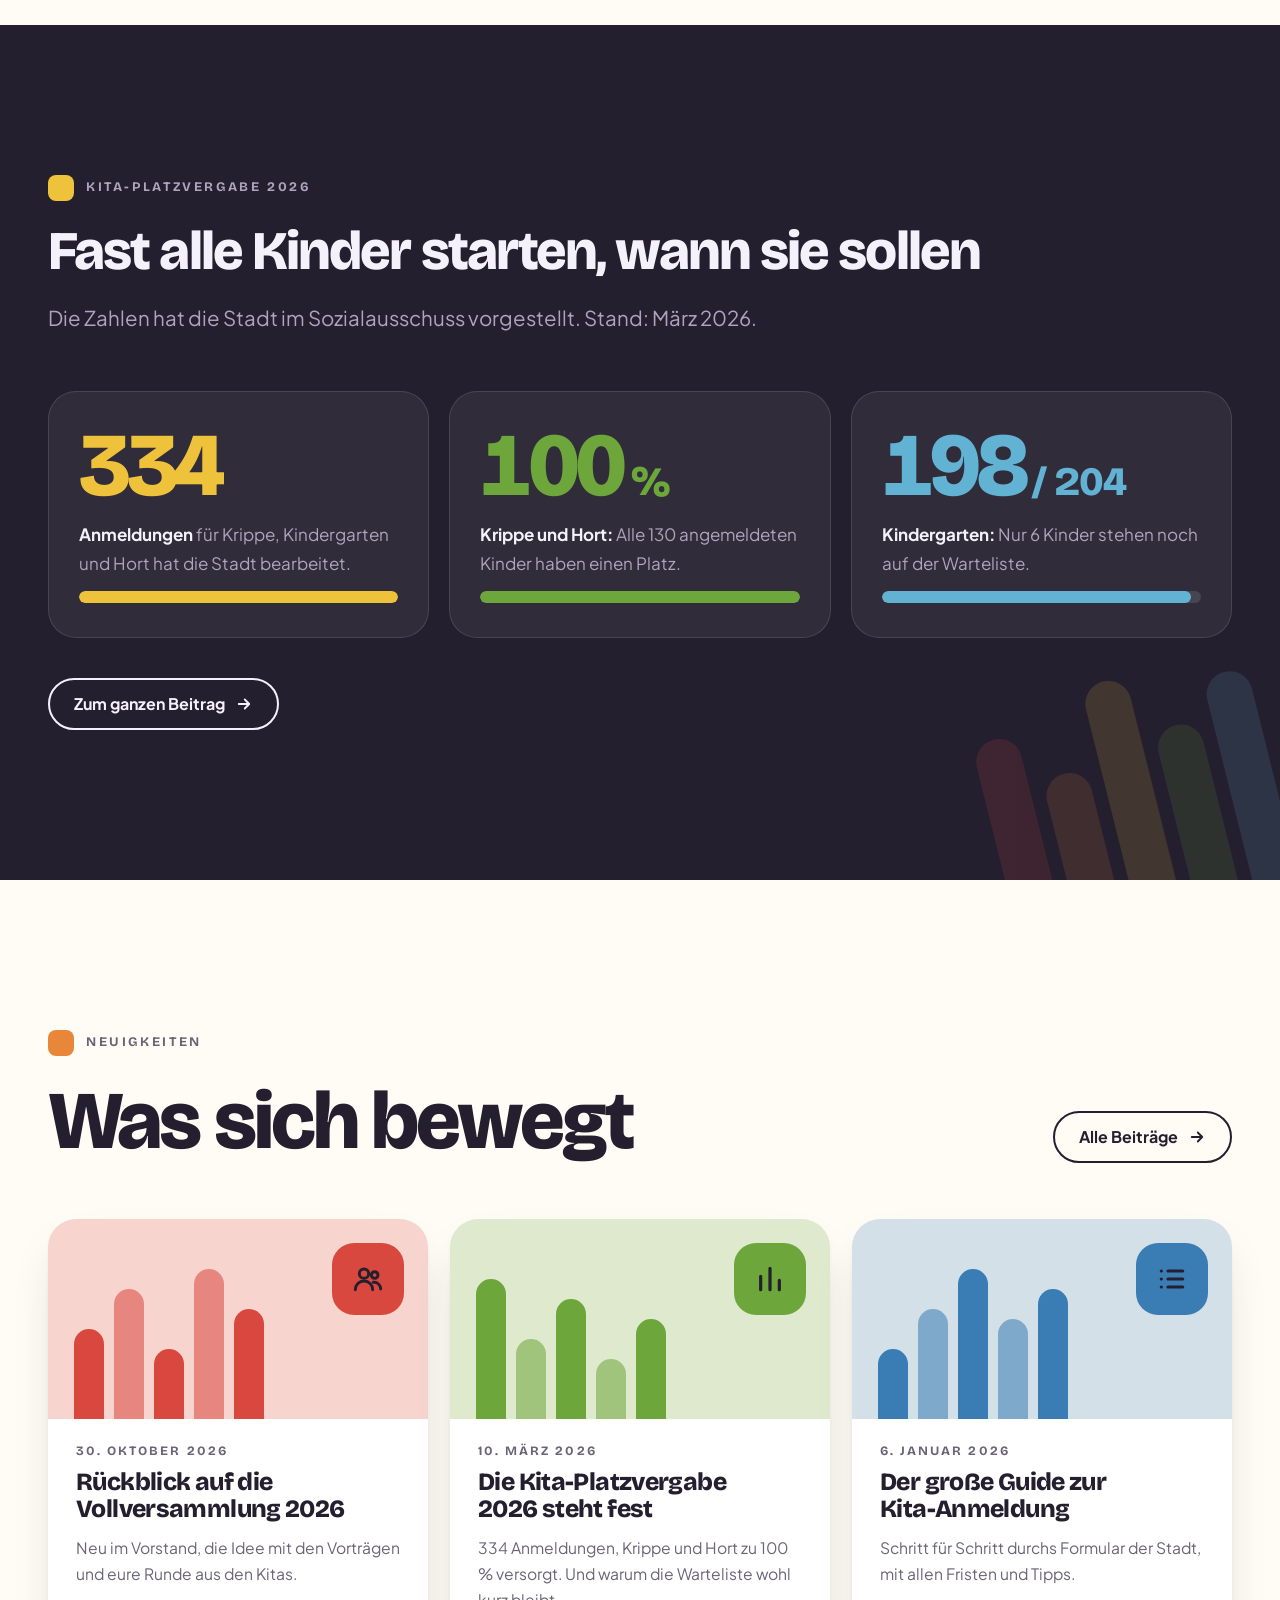
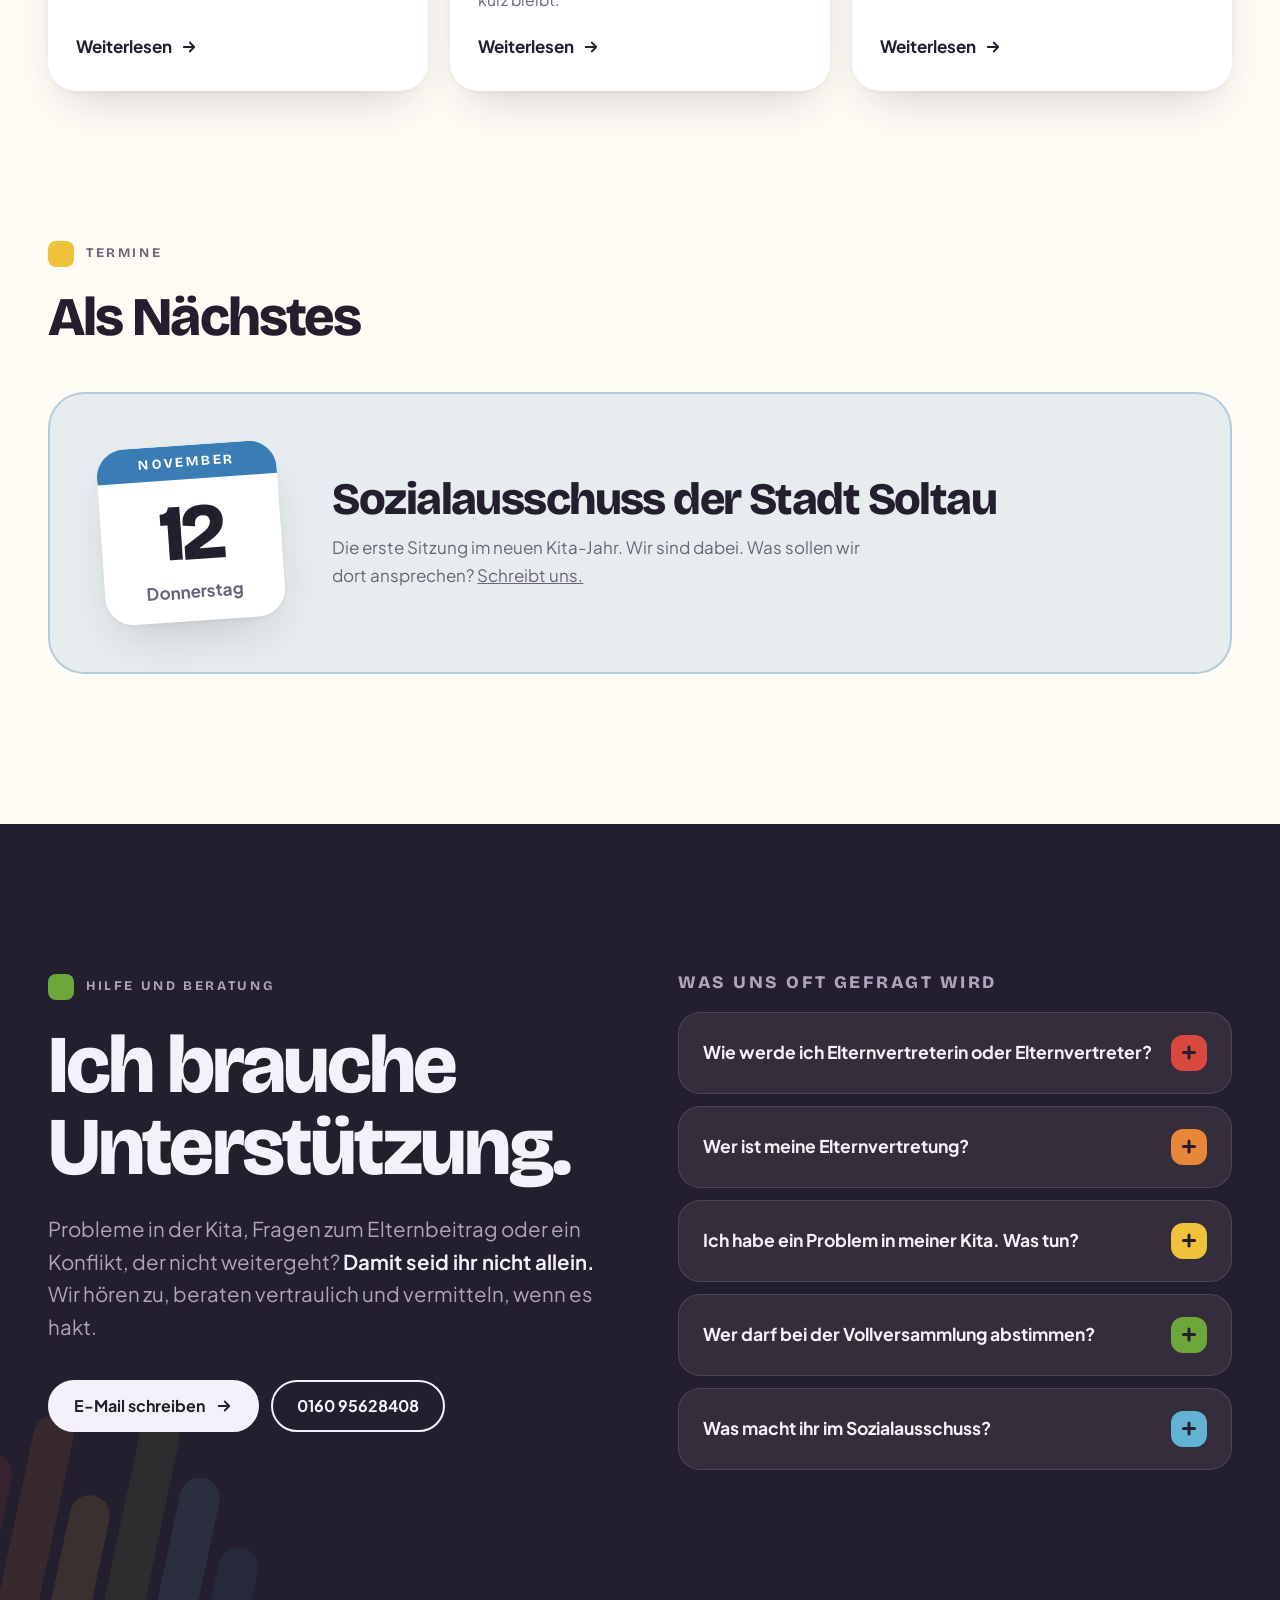
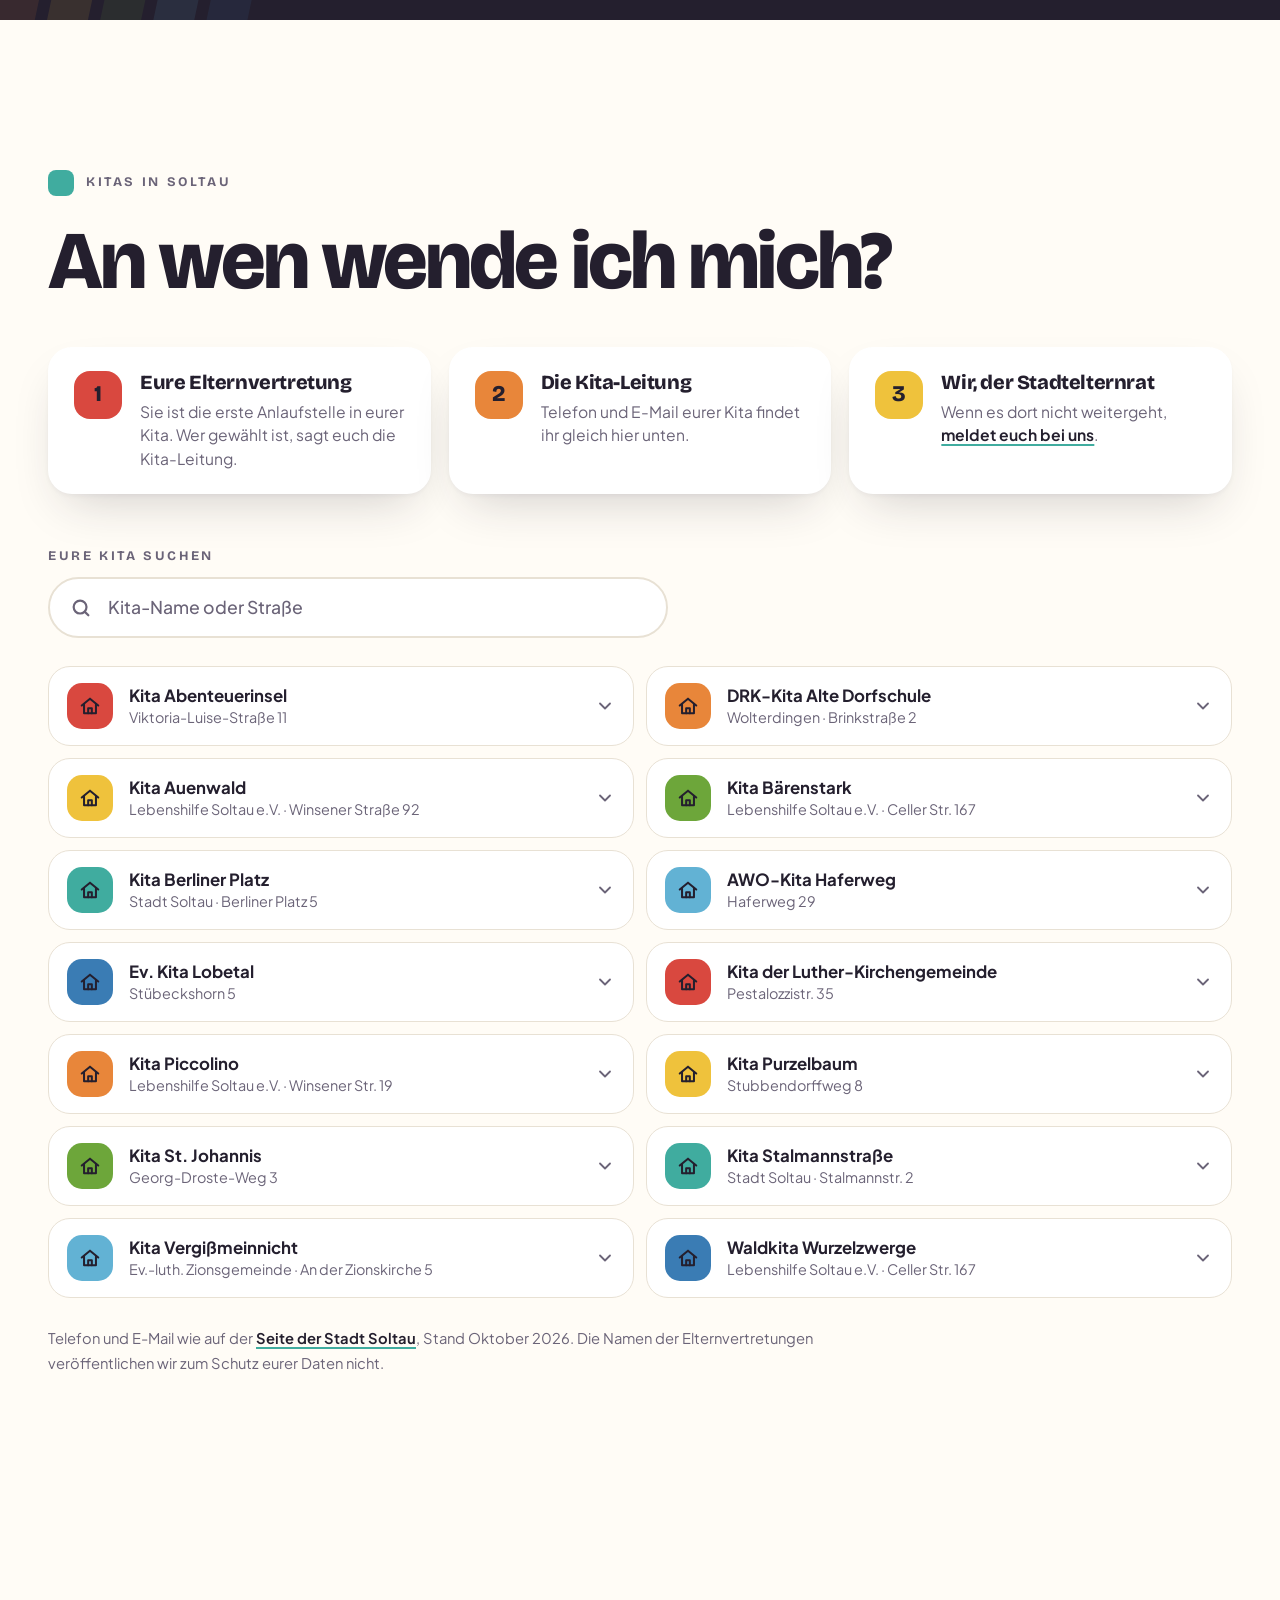
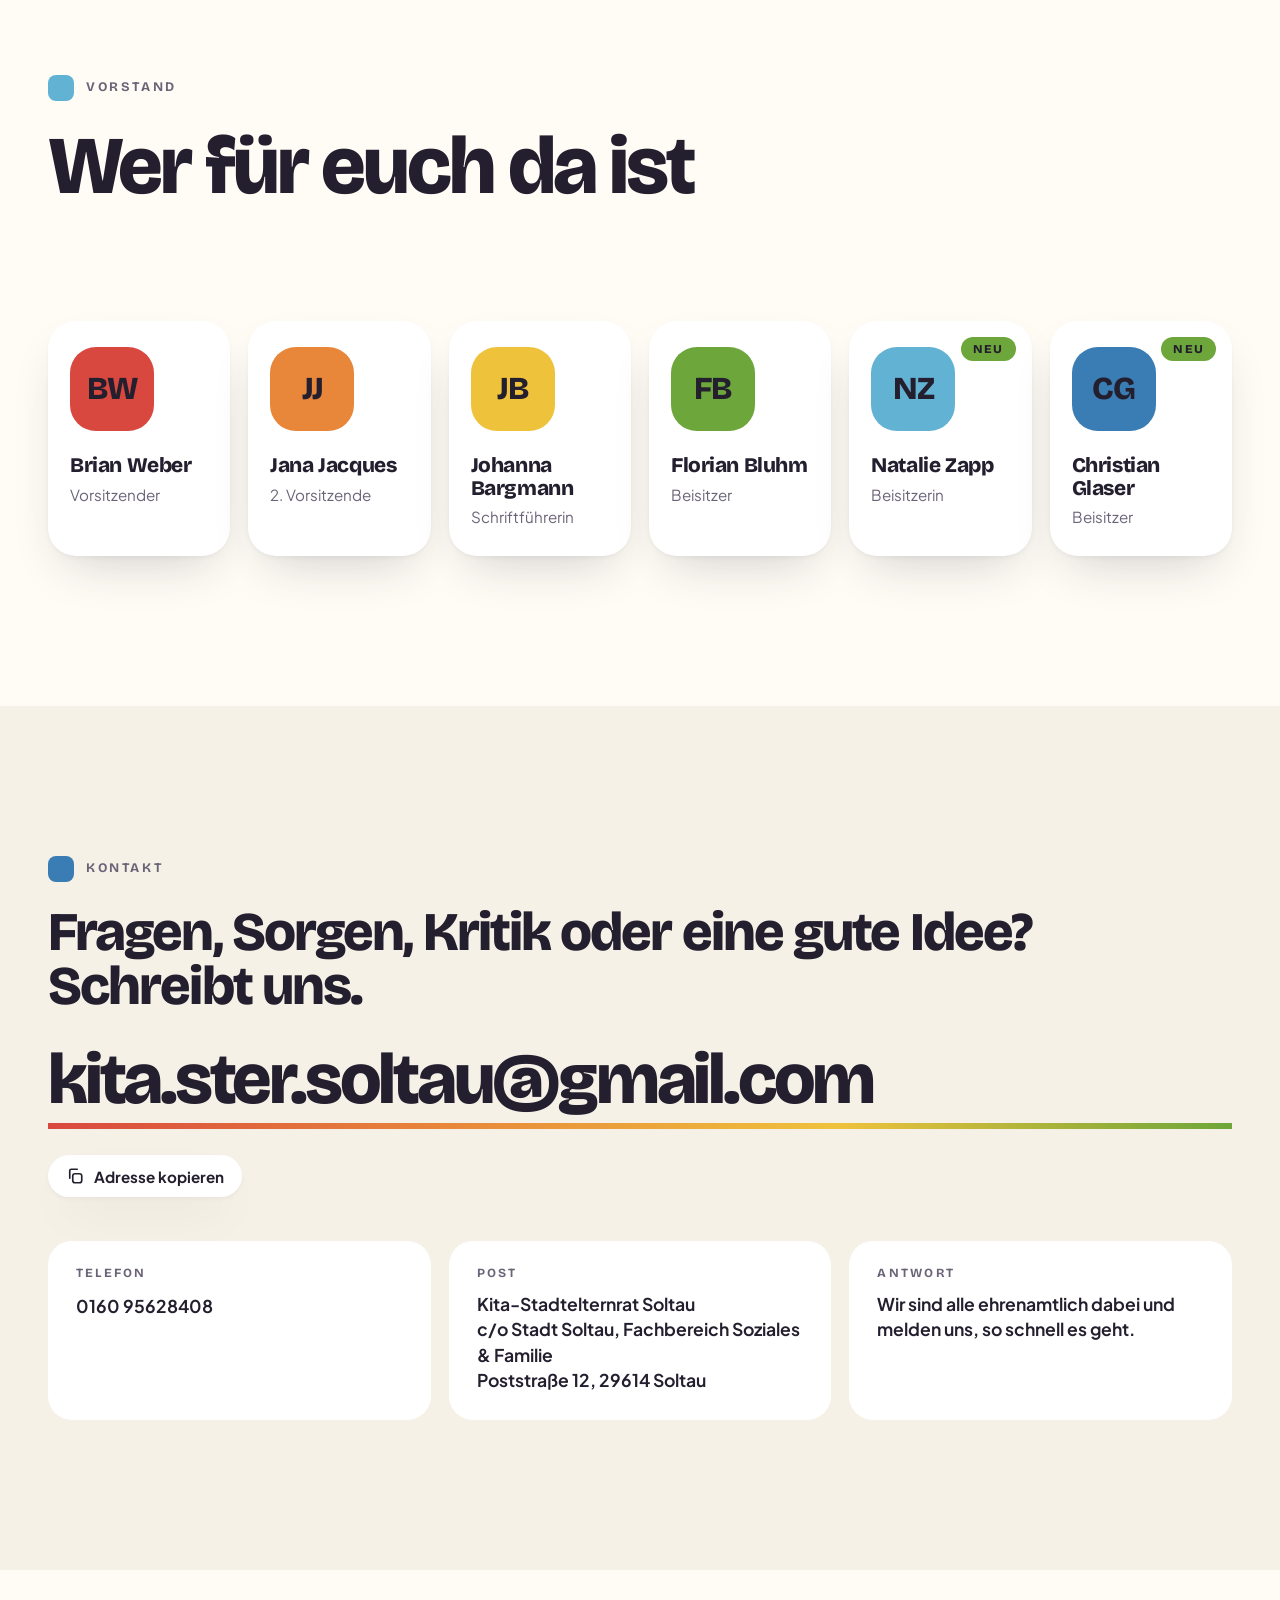
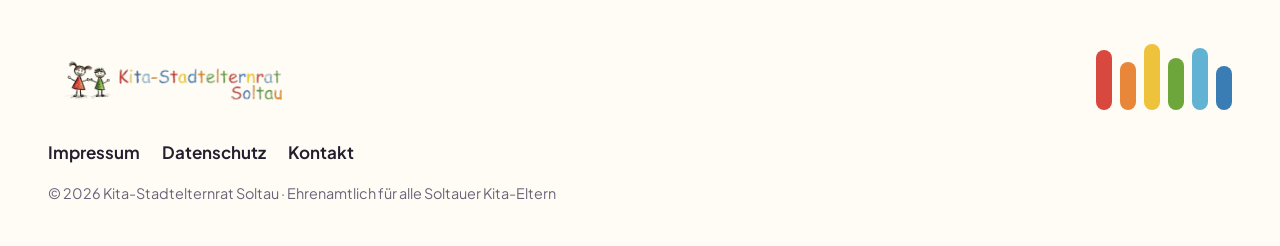
==== commit 4884e445: "Türkis als siebte Farbe für die Kitas, das Menü bleibt ein Farbverlauf Co-Authored-By: Claude Opus 5" ====
--- a/index.html
+++ b/index.html
@@ -33,7 +33,7 @@
       <a href="#neuigkeiten" style="--c: var(--orange)">Neuigkeiten</a>
       <a href="#termine" style="--c: var(--gelb)">Termine</a>
       <a href="#hilfe" style="--c: var(--gruen)">Hilfe</a>
-      <a href="#kitas" style="--c: var(--gelb)">Kitas</a>
+      <a href="#kitas" style="--c: var(--tuerkis)">Kitas</a>
       <a href="#vorstand" style="--c: var(--hellblau)">Vorstand</a>
       <a class="knopf-klein" href="#kontakt" style="--c: var(--blau)">Kontakt</a>
     </nav>
@@ -371,7 +371,7 @@
   <!-- ── Kitas: an wen wende ich mich? ─────────────────────── -->
   <section class="bereich kitas" id="kitas">
     <div class="huelle">
-      <p class="dachzeile zeigen"><i style="--c: var(--gelb)"></i>Kitas in Soltau</p>
+      <p class="dachzeile zeigen"><i style="--c: var(--tuerkis)"></i>Kitas in Soltau</p>
       <h2 class="titel-gross zeigen">An wen wende ich mich?</h2>
       <ol class="weg">
         <li class="zeigen" style="--c: var(--rot); --n: 0"><b>1</b><div><h3>Eure Elternvertretung</h3><p>Sie ist die erste Anlaufstelle in eurer Kita. Wer gewählt ist, sagt euch die Kita-Leitung.</p></div></li>
@@ -420,7 +420,7 @@
             <a class="kita-mehr" href="https://www.soltau.de/home/familie-gesundheit-bildung-soziales/kinder/kindertagesstaette-baerenstark-der-lebenshilfe-soltau-e-v.aspx"><svg viewBox="0 0 24 24" fill="none" stroke="currentColor" stroke-width="2.2" stroke-linecap="round" stroke-linejoin="round" aria-hidden="true"><path d="M7 17 17 7M9 7h8v8"/></svg>Mehr bei der Stadt Soltau</a>
           </div>
         </details></li>
-        <li><details class="kita" style="--c: var(--hellblau)" data-suche="städtisch">
+        <li><details class="kita" style="--c: var(--tuerkis)" data-suche="städtisch">
           <summary><span class="kita-zeichen"><svg viewBox="0 0 24 24" fill="none" stroke="currentColor" stroke-width="2.2" stroke-linecap="round" stroke-linejoin="round" aria-hidden="true"><path d="M3 11.5 12 4l9 7.5"/><path d="M5.5 10v10h13V10"/><path d="M10 20v-5.5h4V20"/></svg></span><span class="kita-name"><b>Kita Berliner Platz</b><small>Stadt Soltau · Berliner Platz 5</small></span><svg class="kita-pfeil" viewBox="0 0 24 24" fill="none" stroke="currentColor" stroke-width="2.2" stroke-linecap="round" stroke-linejoin="round" aria-hidden="true"><path d="m6 9 6 6 6-6"/></svg></summary>
           <div class="kita-kontakt">
             <a href="tel:+49519117547"><svg viewBox="0 0 24 24" fill="none" stroke="currentColor" stroke-width="2.2" stroke-linecap="round" stroke-linejoin="round" aria-hidden="true"><path d="M21 16.4v3a2 2 0 0 1-2.2 2 19.5 19.5 0 0 1-8.5-3 19 19 0 0 1-5.8-5.9 19.5 19.5 0 0 1-3-8.5A2 2 0 0 1 3.5 2h3a2 2 0 0 1 2 1.7c.1 1 .4 1.9.7 2.8a2 2 0 0 1-.5 2.1L7.5 9.8a15 15 0 0 0 5.8 5.8l1.2-1.2a2 2 0 0 1 2.1-.5c.9.3 1.8.6 2.8.7a2 2 0 0 1 1.6 2z"/></svg>05191 17547</a>
@@ -428,7 +428,7 @@
             <a class="kita-mehr" href="https://www.soltau.de/home/familie-gesundheit-bildung-soziales/kinder/kindertagesstaette-berliner-platz.aspx"><svg viewBox="0 0 24 24" fill="none" stroke="currentColor" stroke-width="2.2" stroke-linecap="round" stroke-linejoin="round" aria-hidden="true"><path d="M7 17 17 7M9 7h8v8"/></svg>Mehr bei der Stadt Soltau</a>
           </div>
         </details></li>
-        <li><details class="kita" style="--c: var(--blau)" data-suche="Arbeiterwohlfahrt">
+        <li><details class="kita" style="--c: var(--hellblau)" data-suche="Arbeiterwohlfahrt">
           <summary><span class="kita-zeichen"><svg viewBox="0 0 24 24" fill="none" stroke="currentColor" stroke-width="2.2" stroke-linecap="round" stroke-linejoin="round" aria-hidden="true"><path d="M3 11.5 12 4l9 7.5"/><path d="M5.5 10v10h13V10"/><path d="M10 20v-5.5h4V20"/></svg></span><span class="kita-name"><b>AWO-Kita Haferweg</b><small>Haferweg 29</small></span><svg class="kita-pfeil" viewBox="0 0 24 24" fill="none" stroke="currentColor" stroke-width="2.2" stroke-linecap="round" stroke-linejoin="round" aria-hidden="true"><path d="m6 9 6 6 6-6"/></svg></summary>
           <div class="kita-kontakt">
             <a href="tel:+4951919789901"><svg viewBox="0 0 24 24" fill="none" stroke="currentColor" stroke-width="2.2" stroke-linecap="round" stroke-linejoin="round" aria-hidden="true"><path d="M21 16.4v3a2 2 0 0 1-2.2 2 19.5 19.5 0 0 1-8.5-3 19 19 0 0 1-5.8-5.9 19.5 19.5 0 0 1-3-8.5A2 2 0 0 1 3.5 2h3a2 2 0 0 1 2 1.7c.1 1 .4 1.9.7 2.8a2 2 0 0 1-.5 2.1L7.5 9.8a15 15 0 0 0 5.8 5.8l1.2-1.2a2 2 0 0 1 2.1-.5c.9.3 1.8.6 2.8.7a2 2 0 0 1 1.6 2z"/></svg>05191 9789901</a>
@@ -436,7 +436,7 @@
             <a class="kita-mehr" href="https://www.soltau.de/desktopdefault.aspx/tabid-572/815_read-5032/"><svg viewBox="0 0 24 24" fill="none" stroke="currentColor" stroke-width="2.2" stroke-linecap="round" stroke-linejoin="round" aria-hidden="true"><path d="M7 17 17 7M9 7h8v8"/></svg>Mehr bei der Stadt Soltau</a>
           </div>
         </details></li>
-        <li><details class="kita" style="--c: var(--rot)" data-suche="evangelisch">
+        <li><details class="kita" style="--c: var(--blau)" data-suche="evangelisch">
           <summary><span class="kita-zeichen"><svg viewBox="0 0 24 24" fill="none" stroke="currentColor" stroke-width="2.2" stroke-linecap="round" stroke-linejoin="round" aria-hidden="true"><path d="M3 11.5 12 4l9 7.5"/><path d="M5.5 10v10h13V10"/><path d="M10 20v-5.5h4V20"/></svg></span><span class="kita-name"><b>Ev. Kita Lobetal</b><small>Stübeckshorn 5</small></span><svg class="kita-pfeil" viewBox="0 0 24 24" fill="none" stroke="currentColor" stroke-width="2.2" stroke-linecap="round" stroke-linejoin="round" aria-hidden="true"><path d="m6 9 6 6 6-6"/></svg></summary>
           <div class="kita-kontakt">
             <a href="tel:+49519088134"><svg viewBox="0 0 24 24" fill="none" stroke="currentColor" stroke-width="2.2" stroke-linecap="round" stroke-linejoin="round" aria-hidden="true"><path d="M21 16.4v3a2 2 0 0 1-2.2 2 19.5 19.5 0 0 1-8.5-3 19 19 0 0 1-5.8-5.9 19.5 19.5 0 0 1-3-8.5A2 2 0 0 1 3.5 2h3a2 2 0 0 1 2 1.7c.1 1 .4 1.9.7 2.8a2 2 0 0 1-.5 2.1L7.5 9.8a15 15 0 0 0 5.8 5.8l1.2-1.2a2 2 0 0 1 2.1-.5c.9.3 1.8.6 2.8.7a2 2 0 0 1 1.6 2z"/></svg>05190 88134</a>
@@ -444,7 +444,7 @@
             <a class="kita-mehr" href="https://www.soltau.de/home/familie-gesundheit-bildung-soziales/kinder/ev-kindertagesstaette-lobetal.aspx"><svg viewBox="0 0 24 24" fill="none" stroke="currentColor" stroke-width="2.2" stroke-linecap="round" stroke-linejoin="round" aria-hidden="true"><path d="M7 17 17 7M9 7h8v8"/></svg>Mehr bei der Stadt Soltau</a>
           </div>
         </details></li>
-        <li><details class="kita" style="--c: var(--orange)" data-suche="evangelisch Kirche Lutherkita">
+        <li><details class="kita" style="--c: var(--rot)" data-suche="evangelisch Kirche Lutherkita">
           <summary><span class="kita-zeichen"><svg viewBox="0 0 24 24" fill="none" stroke="currentColor" stroke-width="2.2" stroke-linecap="round" stroke-linejoin="round" aria-hidden="true"><path d="M3 11.5 12 4l9 7.5"/><path d="M5.5 10v10h13V10"/><path d="M10 20v-5.5h4V20"/></svg></span><span class="kita-name"><b>Kita der Luther-Kirchengemeinde</b><small>Pestalozzistr. 35</small></span><svg class="kita-pfeil" viewBox="0 0 24 24" fill="none" stroke="currentColor" stroke-width="2.2" stroke-linecap="round" stroke-linejoin="round" aria-hidden="true"><path d="m6 9 6 6 6-6"/></svg></summary>
           <div class="kita-kontakt">
             <a href="tel:+4951914348"><svg viewBox="0 0 24 24" fill="none" stroke="currentColor" stroke-width="2.2" stroke-linecap="round" stroke-linejoin="round" aria-hidden="true"><path d="M21 16.4v3a2 2 0 0 1-2.2 2 19.5 19.5 0 0 1-8.5-3 19 19 0 0 1-5.8-5.9 19.5 19.5 0 0 1-3-8.5A2 2 0 0 1 3.5 2h3a2 2 0 0 1 2 1.7c.1 1 .4 1.9.7 2.8a2 2 0 0 1-.5 2.1L7.5 9.8a15 15 0 0 0 5.8 5.8l1.2-1.2a2 2 0 0 1 2.1-.5c.9.3 1.8.6 2.8.7a2 2 0 0 1 1.6 2z"/></svg>05191 4348</a>
@@ -452,7 +452,7 @@
             <a class="kita-mehr" href="https://www.soltau.de/home/familie-gesundheit-bildung-soziales/kinder/kindertagesstaette-der-luther-kirchengemeinde.aspx"><svg viewBox="0 0 24 24" fill="none" stroke="currentColor" stroke-width="2.2" stroke-linecap="round" stroke-linejoin="round" aria-hidden="true"><path d="M7 17 17 7M9 7h8v8"/></svg>Mehr bei der Stadt Soltau</a>
           </div>
         </details></li>
-        <li><details class="kita" style="--c: var(--gelb)" data-suche="">
+        <li><details class="kita" style="--c: var(--orange)" data-suche="">
           <summary><span class="kita-zeichen"><svg viewBox="0 0 24 24" fill="none" stroke="currentColor" stroke-width="2.2" stroke-linecap="round" stroke-linejoin="round" aria-hidden="true"><path d="M3 11.5 12 4l9 7.5"/><path d="M5.5 10v10h13V10"/><path d="M10 20v-5.5h4V20"/></svg></span><span class="kita-name"><b>Kita Piccolino</b><small>Lebenshilfe Soltau e.V. · Winsener Str. 19</small></span><svg class="kita-pfeil" viewBox="0 0 24 24" fill="none" stroke="currentColor" stroke-width="2.2" stroke-linecap="round" stroke-linejoin="round" aria-hidden="true"><path d="m6 9 6 6 6-6"/></svg></summary>
           <div class="kita-kontakt">
             <a href="tel:+4951919273970"><svg viewBox="0 0 24 24" fill="none" stroke="currentColor" stroke-width="2.2" stroke-linecap="round" stroke-linejoin="round" aria-hidden="true"><path d="M21 16.4v3a2 2 0 0 1-2.2 2 19.5 19.5 0 0 1-8.5-3 19 19 0 0 1-5.8-5.9 19.5 19.5 0 0 1-3-8.5A2 2 0 0 1 3.5 2h3a2 2 0 0 1 2 1.7c.1 1 .4 1.9.7 2.8a2 2 0 0 1-.5 2.1L7.5 9.8a15 15 0 0 0 5.8 5.8l1.2-1.2a2 2 0 0 1 2.1-.5c.9.3 1.8.6 2.8.7a2 2 0 0 1 1.6 2z"/></svg>05191 9273970</a>
@@ -460,7 +460,7 @@
             <a class="kita-mehr" href="https://www.soltau.de/desktopdefault.aspx/tabid-572/815_read-2228/"><svg viewBox="0 0 24 24" fill="none" stroke="currentColor" stroke-width="2.2" stroke-linecap="round" stroke-linejoin="round" aria-hidden="true"><path d="M7 17 17 7M9 7h8v8"/></svg>Mehr bei der Stadt Soltau</a>
           </div>
         </details></li>
-        <li><details class="kita" style="--c: var(--gruen)" data-suche="MTV Sport Bewegung Bewegungskita">
+        <li><details class="kita" style="--c: var(--gelb)" data-suche="MTV Sport Bewegung Bewegungskita">
           <summary><span class="kita-zeichen"><svg viewBox="0 0 24 24" fill="none" stroke="currentColor" stroke-width="2.2" stroke-linecap="round" stroke-linejoin="round" aria-hidden="true"><path d="M3 11.5 12 4l9 7.5"/><path d="M5.5 10v10h13V10"/><path d="M10 20v-5.5h4V20"/></svg></span><span class="kita-name"><b>Kita Purzelbaum</b><small>Stubbendorffweg 8</small></span><svg class="kita-pfeil" viewBox="0 0 24 24" fill="none" stroke="currentColor" stroke-width="2.2" stroke-linecap="round" stroke-linejoin="round" aria-hidden="true"><path d="m6 9 6 6 6-6"/></svg></summary>
           <div class="kita-kontakt">
             <a href="tel:+4951919797890"><svg viewBox="0 0 24 24" fill="none" stroke="currentColor" stroke-width="2.2" stroke-linecap="round" stroke-linejoin="round" aria-hidden="true"><path d="M21 16.4v3a2 2 0 0 1-2.2 2 19.5 19.5 0 0 1-8.5-3 19 19 0 0 1-5.8-5.9 19.5 19.5 0 0 1-3-8.5A2 2 0 0 1 3.5 2h3a2 2 0 0 1 2 1.7c.1 1 .4 1.9.7 2.8a2 2 0 0 1-.5 2.1L7.5 9.8a15 15 0 0 0 5.8 5.8l1.2-1.2a2 2 0 0 1 2.1-.5c.9.3 1.8.6 2.8.7a2 2 0 0 1 1.6 2z"/></svg>05191 9797890</a>
@@ -468,7 +468,7 @@
             <a class="kita-mehr" href="https://www.soltau.de/desktopdefault.aspx/tabid-572/815_read-3992/"><svg viewBox="0 0 24 24" fill="none" stroke="currentColor" stroke-width="2.2" stroke-linecap="round" stroke-linejoin="round" aria-hidden="true"><path d="M7 17 17 7M9 7h8v8"/></svg>Mehr bei der Stadt Soltau</a>
           </div>
         </details></li>
-        <li><details class="kita" style="--c: var(--hellblau)" data-suche="Sankt evangelisch Kirche Johanniskita">
+        <li><details class="kita" style="--c: var(--gruen)" data-suche="Sankt evangelisch Kirche Johanniskita">
           <summary><span class="kita-zeichen"><svg viewBox="0 0 24 24" fill="none" stroke="currentColor" stroke-width="2.2" stroke-linecap="round" stroke-linejoin="round" aria-hidden="true"><path d="M3 11.5 12 4l9 7.5"/><path d="M5.5 10v10h13V10"/><path d="M10 20v-5.5h4V20"/></svg></span><span class="kita-name"><b>Kita St. Johannis</b><small>Georg-Droste-Weg 3</small></span><svg class="kita-pfeil" viewBox="0 0 24 24" fill="none" stroke="currentColor" stroke-width="2.2" stroke-linecap="round" stroke-linejoin="round" aria-hidden="true"><path d="m6 9 6 6 6-6"/></svg></summary>
           <div class="kita-kontakt">
             <a href="tel:+49519116691"><svg viewBox="0 0 24 24" fill="none" stroke="currentColor" stroke-width="2.2" stroke-linecap="round" stroke-linejoin="round" aria-hidden="true"><path d="M21 16.4v3a2 2 0 0 1-2.2 2 19.5 19.5 0 0 1-8.5-3 19 19 0 0 1-5.8-5.9 19.5 19.5 0 0 1-3-8.5A2 2 0 0 1 3.5 2h3a2 2 0 0 1 2 1.7c.1 1 .4 1.9.7 2.8a2 2 0 0 1-.5 2.1L7.5 9.8a15 15 0 0 0 5.8 5.8l1.2-1.2a2 2 0 0 1 2.1-.5c.9.3 1.8.6 2.8.7a2 2 0 0 1 1.6 2z"/></svg>05191 16691</a>
@@ -476,7 +476,7 @@
             <a class="kita-mehr" href="https://www.soltau.de/home/familie-gesundheit-bildung-soziales/kinder/kindertagesstaette-st-johannis.aspx"><svg viewBox="0 0 24 24" fill="none" stroke="currentColor" stroke-width="2.2" stroke-linecap="round" stroke-linejoin="round" aria-hidden="true"><path d="M7 17 17 7M9 7h8v8"/></svg>Mehr bei der Stadt Soltau</a>
           </div>
         </details></li>
-        <li><details class="kita" style="--c: var(--blau)" data-suche="städtisch">
+        <li><details class="kita" style="--c: var(--tuerkis)" data-suche="städtisch">
           <summary><span class="kita-zeichen"><svg viewBox="0 0 24 24" fill="none" stroke="currentColor" stroke-width="2.2" stroke-linecap="round" stroke-linejoin="round" aria-hidden="true"><path d="M3 11.5 12 4l9 7.5"/><path d="M5.5 10v10h13V10"/><path d="M10 20v-5.5h4V20"/></svg></span><span class="kita-name"><b>Kita Stalmannstraße</b><small>Stadt Soltau · Stalmannstr. 2</small></span><svg class="kita-pfeil" viewBox="0 0 24 24" fill="none" stroke="currentColor" stroke-width="2.2" stroke-linecap="round" stroke-linejoin="round" aria-hidden="true"><path d="m6 9 6 6 6-6"/></svg></summary>
           <div class="kita-kontakt">
             <a href="tel:+4951914909"><svg viewBox="0 0 24 24" fill="none" stroke="currentColor" stroke-width="2.2" stroke-linecap="round" stroke-linejoin="round" aria-hidden="true"><path d="M21 16.4v3a2 2 0 0 1-2.2 2 19.5 19.5 0 0 1-8.5-3 19 19 0 0 1-5.8-5.9 19.5 19.5 0 0 1-3-8.5A2 2 0 0 1 3.5 2h3a2 2 0 0 1 2 1.7c.1 1 .4 1.9.7 2.8a2 2 0 0 1-.5 2.1L7.5 9.8a15 15 0 0 0 5.8 5.8l1.2-1.2a2 2 0 0 1 2.1-.5c.9.3 1.8.6 2.8.7a2 2 0 0 1 1.6 2z"/></svg>05191 4909</a>
@@ -484,7 +484,7 @@
             <a class="kita-mehr" href="https://www.soltau.de/home/familie-gesundheit-bildung-soziales/kinder/kindertagesstaette-stalmannstrasse.aspx"><svg viewBox="0 0 24 24" fill="none" stroke="currentColor" stroke-width="2.2" stroke-linecap="round" stroke-linejoin="round" aria-hidden="true"><path d="M7 17 17 7M9 7h8v8"/></svg>Mehr bei der Stadt Soltau</a>
           </div>
         </details></li>
-        <li><details class="kita" style="--c: var(--rot)" data-suche="Vergissmeinnicht evangelisch Kirche Zion">
+        <li><details class="kita" style="--c: var(--hellblau)" data-suche="Vergissmeinnicht evangelisch Kirche Zion">
           <summary><span class="kita-zeichen"><svg viewBox="0 0 24 24" fill="none" stroke="currentColor" stroke-width="2.2" stroke-linecap="round" stroke-linejoin="round" aria-hidden="true"><path d="M3 11.5 12 4l9 7.5"/><path d="M5.5 10v10h13V10"/><path d="M10 20v-5.5h4V20"/></svg></span><span class="kita-name"><b>Kita Vergißmeinnicht</b><small>Ev.-luth. Zionsgemeinde · An der Zionskirche 5</small></span><svg class="kita-pfeil" viewBox="0 0 24 24" fill="none" stroke="currentColor" stroke-width="2.2" stroke-linecap="round" stroke-linejoin="round" aria-hidden="true"><path d="m6 9 6 6 6-6"/></svg></summary>
           <div class="kita-kontakt">
             <a href="tel:+4951919739279"><svg viewBox="0 0 24 24" fill="none" stroke="currentColor" stroke-width="2.2" stroke-linecap="round" stroke-linejoin="round" aria-hidden="true"><path d="M21 16.4v3a2 2 0 0 1-2.2 2 19.5 19.5 0 0 1-8.5-3 19 19 0 0 1-5.8-5.9 19.5 19.5 0 0 1-3-8.5A2 2 0 0 1 3.5 2h3a2 2 0 0 1 2 1.7c.1 1 .4 1.9.7 2.8a2 2 0 0 1-.5 2.1L7.5 9.8a15 15 0 0 0 5.8 5.8l1.2-1.2a2 2 0 0 1 2.1-.5c.9.3 1.8.6 2.8.7a2 2 0 0 1 1.6 2z"/></svg>05191 9739279</a>
@@ -492,7 +492,7 @@
             <a class="kita-mehr" href="https://www.soltau.de/home/familie-gesundheit-bildung-soziales/kinder/kindertagesstaette-vergissmeinnicht.aspx"><svg viewBox="0 0 24 24" fill="none" stroke="currentColor" stroke-width="2.2" stroke-linecap="round" stroke-linejoin="round" aria-hidden="true"><path d="M7 17 17 7M9 7h8v8"/></svg>Mehr bei der Stadt Soltau</a>
           </div>
         </details></li>
-        <li><details class="kita" style="--c: var(--orange)" data-suche="Wald Waldkindergarten Bärenstark">
+        <li><details class="kita" style="--c: var(--blau)" data-suche="Wald Waldkindergarten Bärenstark">
           <summary><span class="kita-zeichen"><svg viewBox="0 0 24 24" fill="none" stroke="currentColor" stroke-width="2.2" stroke-linecap="round" stroke-linejoin="round" aria-hidden="true"><path d="M3 11.5 12 4l9 7.5"/><path d="M5.5 10v10h13V10"/><path d="M10 20v-5.5h4V20"/></svg></span><span class="kita-name"><b>Waldkita Wurzelzwerge</b><small>Lebenshilfe Soltau e.V. · Celler Str. 167</small></span><svg class="kita-pfeil" viewBox="0 0 24 24" fill="none" stroke="currentColor" stroke-width="2.2" stroke-linecap="round" stroke-linejoin="round" aria-hidden="true"><path d="m6 9 6 6 6-6"/></svg></summary>
           <div class="kita-kontakt">
             <a href="tel:+49519198560"><svg viewBox="0 0 24 24" fill="none" stroke="currentColor" stroke-width="2.2" stroke-linecap="round" stroke-linejoin="round" aria-hidden="true"><path d="M21 16.4v3a2 2 0 0 1-2.2 2 19.5 19.5 0 0 1-8.5-3 19 19 0 0 1-5.8-5.9 19.5 19.5 0 0 1-3-8.5A2 2 0 0 1 3.5 2h3a2 2 0 0 1 2 1.7c.1 1 .4 1.9.7 2.8a2 2 0 0 1-.5 2.1L7.5 9.8a15 15 0 0 0 5.8 5.8l1.2-1.2a2 2 0 0 1 2.1-.5c.9.3 1.8.6 2.8.7a2 2 0 0 1 1.6 2z"/></svg>05191 98560</a>
--- a/css/stil.css
+++ b/css/stil.css
@@ -22,6 +22,7 @@
   --orange: #E8863A;
   --gelb: #EFC23C;
   --gruen: #6DA63A;
+  --tuerkis: #40AC9F;        /* die siebte Farbe, zwischen Grün und Hellblau, für die Kitas */
   --hellblau: #62B2D4;
   --blau: #3A7CB4;
 
@@ -613,7 +614,7 @@
 }
 .weg h3 { font-size: 1.25rem; letter-spacing: -.02em; line-height: 1.15; }
 .weg p { color: var(--leise); margin-top: 6px; font-size: .98rem; line-height: 1.5; }
-.weg a, .kita-leer a, .kita-quelle a { color: var(--tinte); font-weight: 650; text-decoration-thickness: 2px; text-underline-offset: 3px; text-decoration-color: var(--gelb); }
+.weg a, .kita-leer a, .kita-quelle a { color: var(--tinte); font-weight: 650; text-decoration-thickness: 2px; text-underline-offset: 3px; text-decoration-color: var(--tuerkis); }
 /* Die Suche braucht das Skript; ohne Skript bleibt die ganze Liste zum Aufklappen */
 .kita-suche { display: none; margin-top: 56px; }
 .js .kita-suche { display: block; }
@@ -630,7 +631,7 @@
   transition: border-color .25s, box-shadow .25s;
 }
 .suchfeld input::placeholder { color: var(--leise); font-weight: 500; }
-.suchfeld input:focus { outline: none; border-color: var(--gelb); box-shadow: 0 0 0 6px color-mix(in srgb, var(--gelb) 28%, transparent); }
+.suchfeld input:focus { outline: none; border-color: var(--tuerkis); box-shadow: 0 0 0 6px color-mix(in srgb, var(--tuerkis) 28%, transparent); }
 .kita-treffer { position: absolute; right: 24px; top: 50%; translate: 0 -50%; font-weight: 700; font-size: .9rem; color: var(--leise); }
 .kita-liste {
   list-style: none; margin: 28px 0 0; padding: 0;
